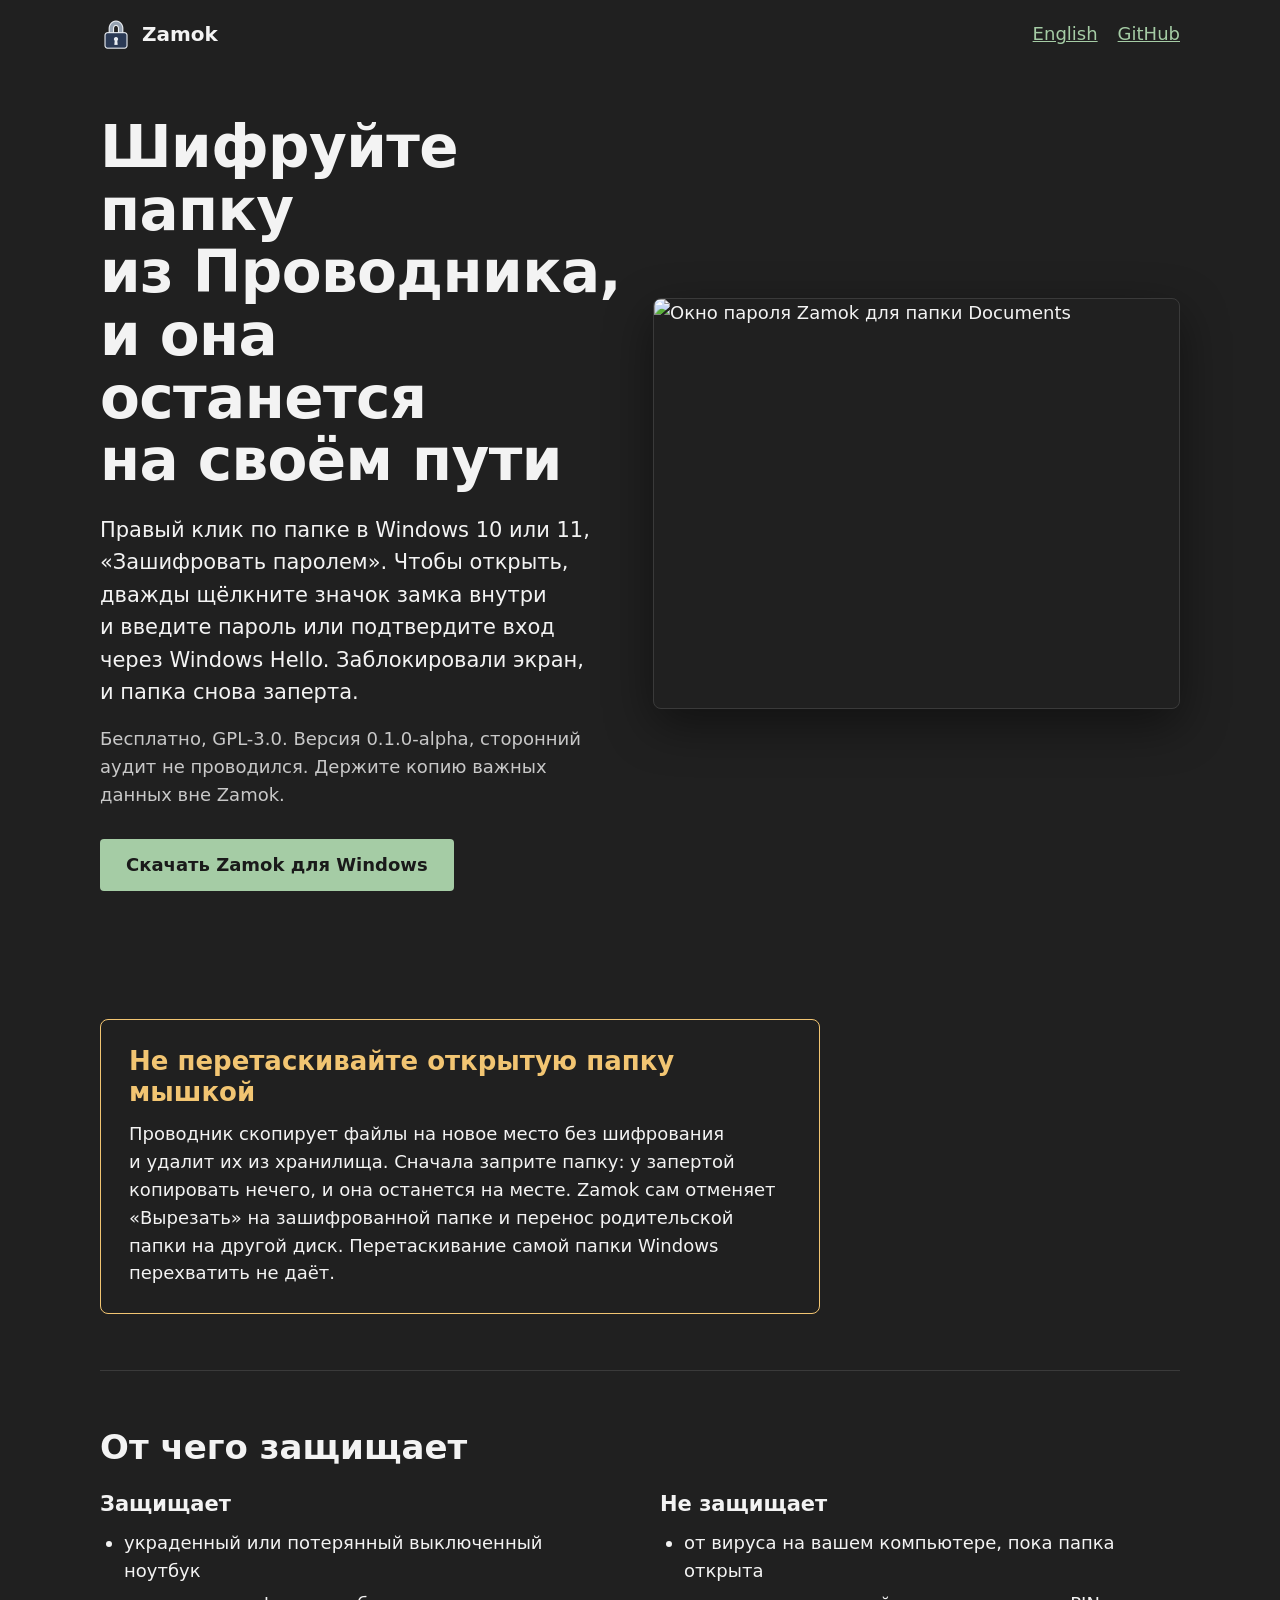
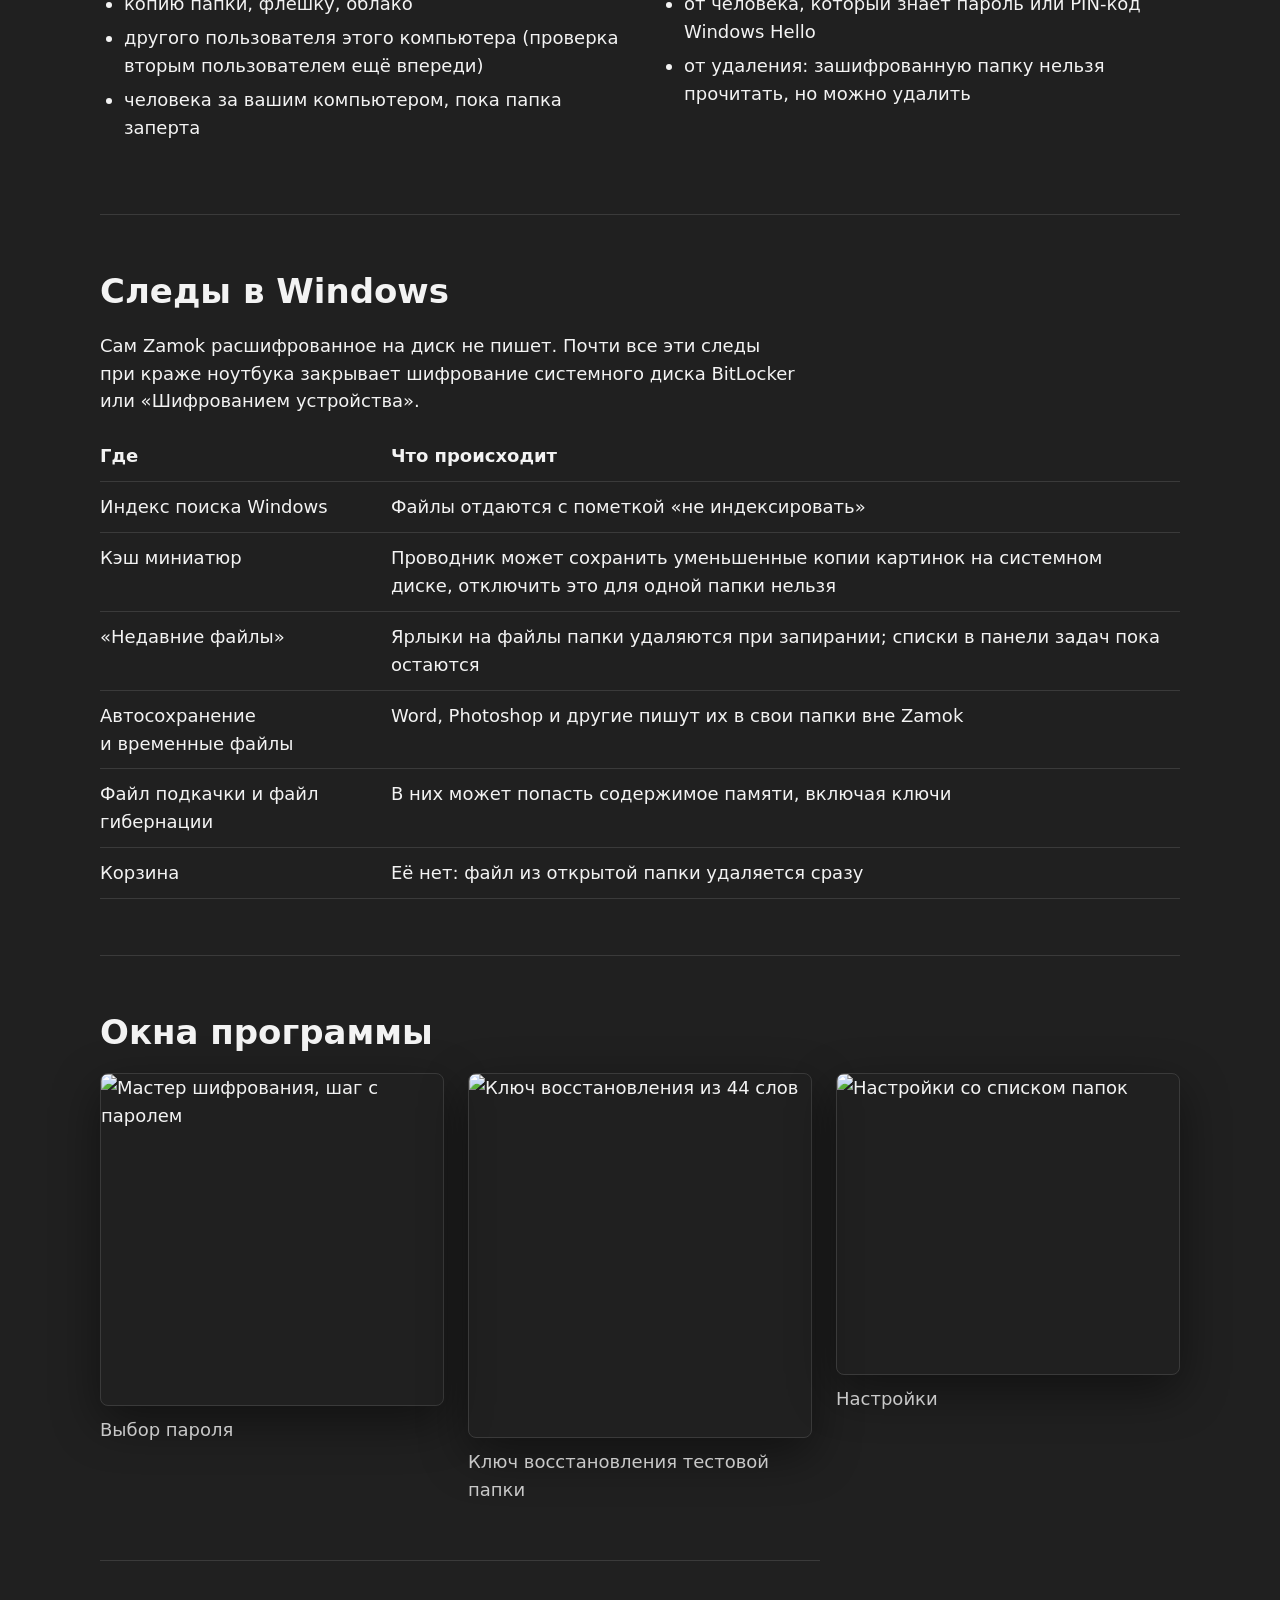
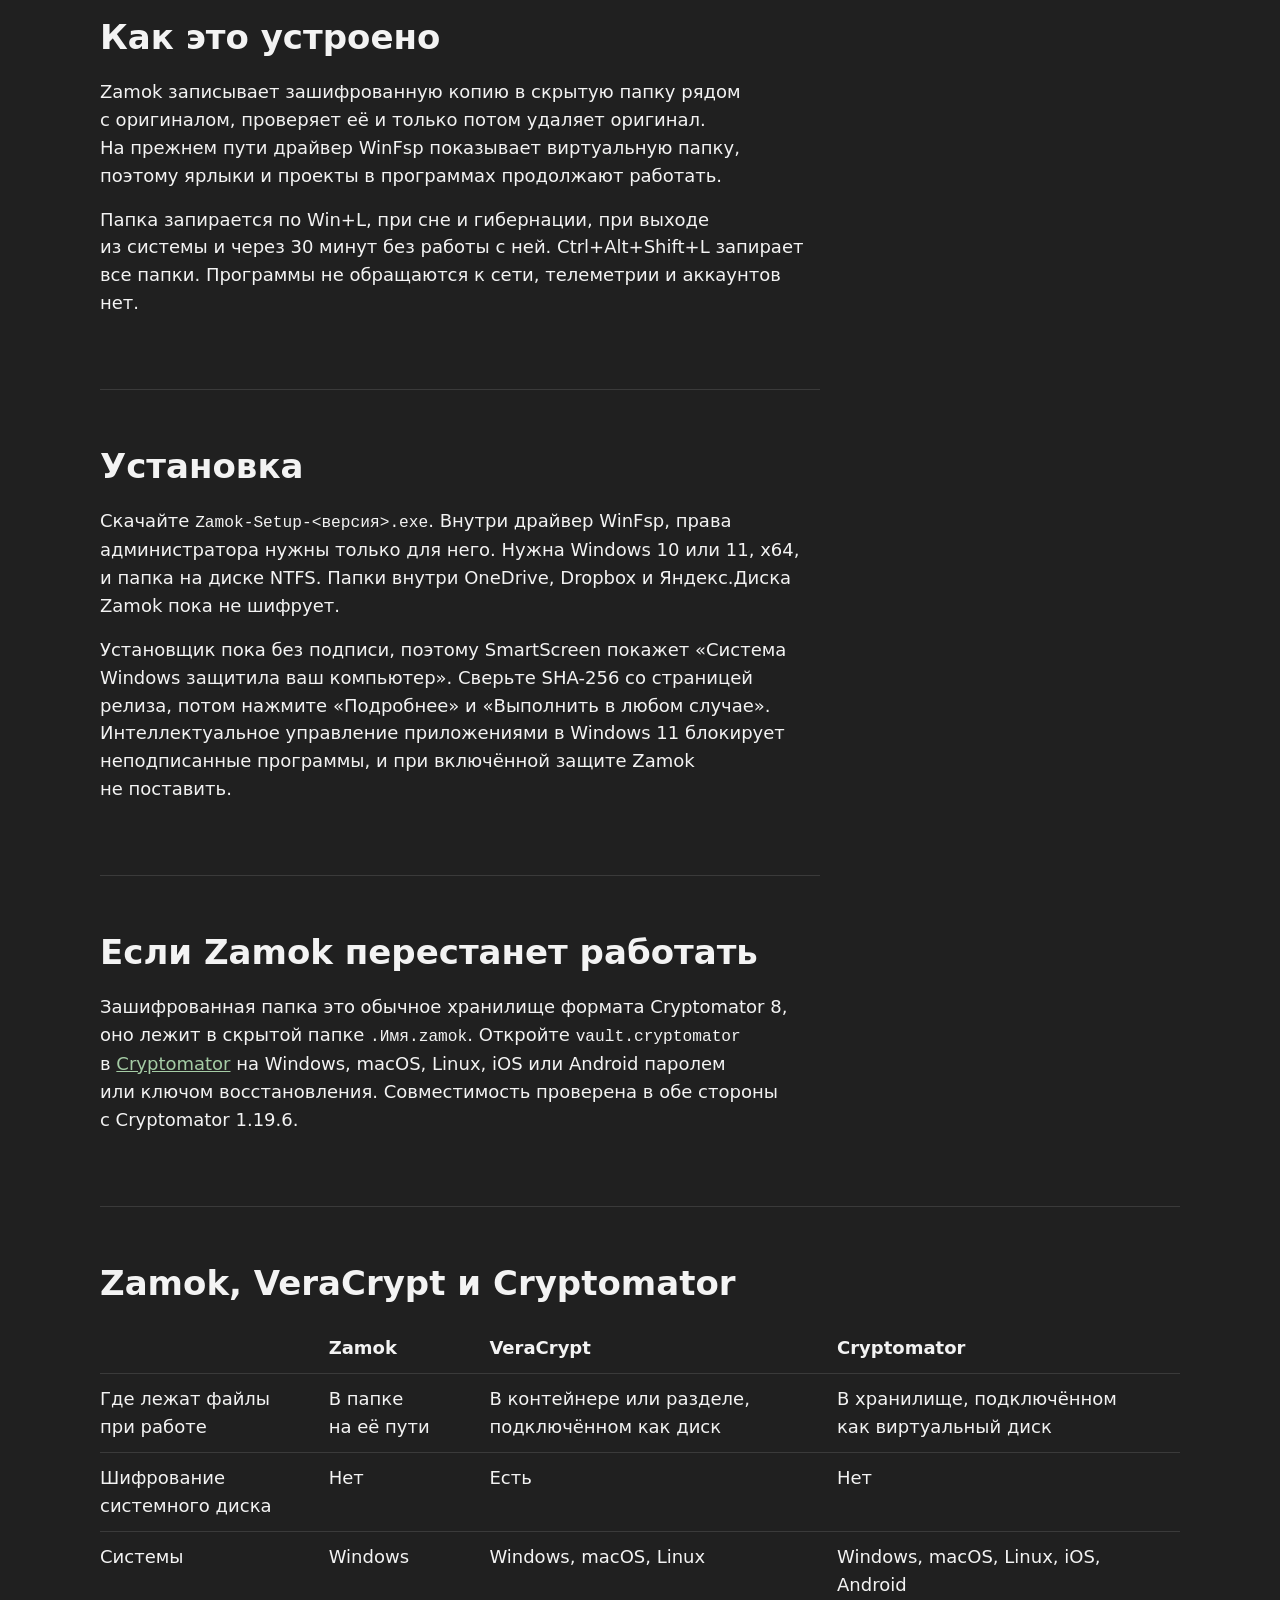
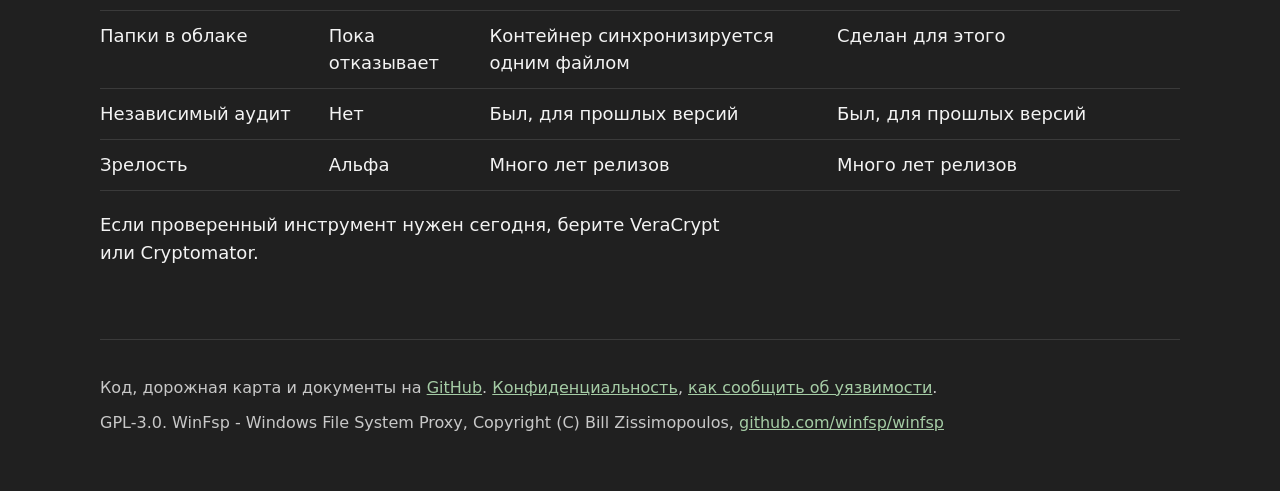
==== site/ru/index.html @ 3bea82ad "Add the Russian and English website for GitHub Pages Static pages in site/ and a Pages workflow that" ====
<!doctype html>
<html lang="ru">
<head>
<meta charset="utf-8">
<meta name="viewport" content="width=device-width, initial-scale=1">
<title>Zamok, шифрование папок в Windows из Проводника</title>
<meta name="description" content="Zamok шифрует папки в Windows 10 и 11 из Проводника. Папка остаётся на своём пути. Бесплатно, открытый код GPL-3.0, альфа-версия, сторонний аудит не проводился.">
<link rel="icon" href="../favicon.ico" sizes="48x48">
<link rel="apple-touch-icon" href="../apple-touch-icon.png">
<link rel="alternate" hreflang="ru" href="https://olerast67.github.io/zamok/ru/">
<link rel="alternate" hreflang="en" href="https://olerast67.github.io/zamok/">
<link rel="stylesheet" href="../style.css">
</head>
<body>
<div class="wrap">
<header class="top">
  <a class="brand" href="./"><img src="../icon-256.png" alt="" width="32" height="32">Zamok</a>
  <nav><a href="../" lang="en" hreflang="en">English</a><a href="https://github.com/olerast67/zamok">GitHub</a></nav>
</header>

<main>
<div class="hero">
  <div>
    <h1>Шифруйте папку из&nbsp;Проводника, и&nbsp;она останется на&nbsp;своём пути</h1>
    <p class="lead">Правый клик по&nbsp;папке в&nbsp;Windows 10 или&nbsp;11, «Зашифровать паролем». Чтобы открыть, дважды щёлкните значок замка внутри и&nbsp;введите пароль или&nbsp;подтвердите вход через Windows Hello. Заблокировали экран, и&nbsp;папка снова заперта.</p>
    <p class="status">Бесплатно, <span class="nw">GPL-3.0</span>. Версия 0.1.<span class="nw">0-alpha</span>, сторонний аудит не&nbsp;проводился. Держите копию важных данных вне Zamok.</p>
    <a class="button" data-cta href="https://github.com/olerast67/zamok/releases">Скачать Zamok для&nbsp;Windows</a>
  </div>
  <img class="window" src="../images/screens/ru/unlock.png" alt="Окно пароля Zamok для папки Documents" width="527" height="411">
</div>

<div class="warning prose">
  <h2>Не&nbsp;перетаскивайте открытую папку мышкой</h2>
  <p>Проводник скопирует файлы на&nbsp;новое место без&nbsp;шифрования и&nbsp;удалит их&nbsp;из&nbsp;хранилища. Сначала заприте папку: у&nbsp;запертой копировать нечего, и&nbsp;она останется на&nbsp;месте. Zamok сам отменяет «Вырезать» на&nbsp;зашифрованной папке и&nbsp;перенос родительской папки на&nbsp;другой диск. Перетаскивание самой папки Windows перехватить не&nbsp;даёт.</p>
</div>

<section>
  <h2>От&nbsp;чего защищает</h2>
  <div class="columns">
    <div>
      <h3>Защищает</h3>
      <ul>
        <li>украденный или&nbsp;потерянный выключенный ноутбук</li>
        <li>копию папки, флешку, облако</li>
        <li>другого пользователя этого компьютера (проверка вторым пользователем ещё впереди)</li>
        <li>человека за&nbsp;вашим компьютером, пока папка заперта</li>
      </ul>
    </div>
    <div>
      <h3>Не&nbsp;защищает</h3>
      <ul>
        <li>от&nbsp;вируса на&nbsp;вашем компьютере, пока папка открыта</li>
        <li>от&nbsp;человека, который знает пароль или&nbsp;PIN-код Windows Hello</li>
        <li>от&nbsp;удаления: зашифрованную папку нельзя прочитать, но&nbsp;можно удалить</li>
      </ul>
    </div>
  </div>
</section>

<section>
  <h2>Следы в&nbsp;Windows</h2>
  <p class="prose">Сам Zamok расшифрованное на&nbsp;диск не&nbsp;пишет. Почти все эти следы при&nbsp;краже ноутбука закрывает шифрование системного диска BitLocker или&nbsp;«Шифрованием устройства».</p>
  <div class="table"><table>
    <tr><th>Где</th><th>Что происходит</th></tr>
    <tr><td>Индекс поиска Windows</td><td>Файлы отдаются с&nbsp;пометкой «не&nbsp;индексировать»</td></tr>
    <tr><td>Кэш миниатюр</td><td>Проводник может сохранить уменьшенные копии картинок на&nbsp;системном диске, отключить это для&nbsp;одной папки нельзя</td></tr>
    <tr><td>«Недавние файлы»</td><td>Ярлыки на&nbsp;файлы папки удаляются при&nbsp;запирании; списки в&nbsp;панели задач пока остаются</td></tr>
    <tr><td>Автосохранение и&nbsp;временные файлы</td><td>Word, Photoshop и&nbsp;другие пишут их&nbsp;в&nbsp;свои папки вне Zamok</td></tr>
    <tr><td>Файл подкачки и&nbsp;файл гибернации</td><td>В&nbsp;них может попасть содержимое памяти, включая ключи</td></tr>
    <tr><td>Корзина</td><td>Её&nbsp;нет: файл из&nbsp;открытой папки удаляется сразу</td></tr>
  </table></div>
</section>

<section>
  <h2>Окна программы</h2>
  <div class="shots">
    <figure><img class="window" src="../images/screens/ru/encrypt-password.png" alt="Мастер шифрования, шаг с паролем" width="577" height="559" loading="lazy"><figcaption>Выбор пароля</figcaption></figure>
    <figure><img class="window" src="../images/screens/ru/encrypt-recovery-key.png" alt="Ключ восстановления из 44 слов" width="652" height="693" loading="lazy"><figcaption>Ключ восстановления тестовой папки</figcaption></figure>
    <figure><img class="window" src="../images/screens/ru/settings.png" alt="Настройки со списком папок" width="852" height="747" loading="lazy"><figcaption>Настройки</figcaption></figure>
  </div>
</section>

<section class="prose">
  <h2>Как&nbsp;это устроено</h2>
  <p>Zamok записывает зашифрованную копию в&nbsp;скрытую папку рядом с&nbsp;оригиналом, проверяет её&nbsp;и&nbsp;только потом удаляет оригинал. На&nbsp;прежнем пути драйвер WinFsp показывает виртуальную папку, поэтому ярлыки и&nbsp;проекты в&nbsp;программах продолжают работать.</p>
  <p>Папка запирается по&nbsp;Win+L, при&nbsp;сне и&nbsp;гибернации, при&nbsp;выходе из&nbsp;системы и&nbsp;через 30&nbsp;минут без&nbsp;работы с&nbsp;ней. Ctrl+Alt+Shift+L запирает все папки. Программы не&nbsp;обращаются к&nbsp;сети, телеметрии и&nbsp;аккаунтов нет.</p>
</section>

<section class="prose">
  <h2>Установка</h2>
  <p>Скачайте <code>Zamok-Setup-&lt;версия&gt;.exe</code>. Внутри драйвер WinFsp, права администратора нужны только для&nbsp;него. Нужна Windows 10 или&nbsp;11, x64, и&nbsp;папка на&nbsp;диске NTFS. Папки внутри OneDrive, Dropbox и&nbsp;Яндекс.Диска Zamok пока не&nbsp;шифрует.</p>
  <p>Установщик пока без&nbsp;подписи, поэтому SmartScreen покажет «Система Windows защитила ваш компьютер». Сверьте <span class="nw">SHA-256</span> со&nbsp;страницей релиза, потом нажмите «Подробнее» и&nbsp;«Выполнить в&nbsp;любом случае». Интеллектуальное управление приложениями в&nbsp;Windows 11&nbsp;блокирует неподписанные программы, и&nbsp;при&nbsp;включённой защите Zamok не&nbsp;поставить.</p>
</section>

<section class="prose">
  <h2>Если&nbsp;Zamok перестанет работать</h2>
  <p>Зашифрованная папка это обычное хранилище формата Cryptomator 8, оно лежит в&nbsp;скрытой папке <code>.Имя.zamok</code>. Откройте <code>vault.cryptomator</code> в&nbsp;<a href="https://cryptomator.org">Cryptomator</a> на&nbsp;Windows, macOS, Linux, iOS или&nbsp;Android паролем или&nbsp;ключом восстановления. Совместимость проверена в&nbsp;обе стороны с&nbsp;Cryptomator 1.19.6.</p>
</section>

<section>
  <h2>Zamok, VeraCrypt и&nbsp;Cryptomator</h2>
  <div class="table"><table>
    <tr><th></th><th>Zamok</th><th>VeraCrypt</th><th>Cryptomator</th></tr>
    <tr><td>Где лежат файлы при&nbsp;работе</td><td>В&nbsp;папке на&nbsp;её&nbsp;пути</td><td>В&nbsp;контейнере или&nbsp;разделе, подключённом как&nbsp;диск</td><td>В&nbsp;хранилище, подключённом как&nbsp;виртуальный диск</td></tr>
    <tr><td>Шифрование системного диска</td><td>Нет</td><td>Есть</td><td>Нет</td></tr>
    <tr><td>Системы</td><td>Windows</td><td>Windows, macOS, Linux</td><td>Windows, macOS, Linux, iOS, Android</td></tr>
    <tr><td>Папки в&nbsp;облаке</td><td>Пока отказывает</td><td>Контейнер синхронизируется одним файлом</td><td>Сделан для&nbsp;этого</td></tr>
    <tr><td>Независимый аудит</td><td>Нет</td><td>Был, для&nbsp;прошлых версий</td><td>Был, для&nbsp;прошлых версий</td></tr>
    <tr><td>Зрелость</td><td>Альфа</td><td>Много лет релизов</td><td>Много лет релизов</td></tr>
  </table></div>
  <p class="prose" style="margin-top:20px">Если&nbsp;проверенный инструмент нужен сегодня, берите VeraCrypt или&nbsp;Cryptomator.</p>
</section>
</main>

<footer>
  <p>Код, дорожная карта и&nbsp;документы на&nbsp;<a href="https://github.com/olerast67/zamok">GitHub</a>. <a href="https://github.com/olerast67/zamok/blob/main/PRIVACY.md">Конфиденциальность</a>, <a href="https://github.com/olerast67/zamok/blob/main/SECURITY.md">как&nbsp;сообщить об&nbsp;уязвимости</a>.</p>
  <p><span class="nw">GPL-3.0</span>. WinFsp - Windows File System Proxy, Copyright (C) Bill Zissimopoulos, <a href="https://github.com/winfsp/winfsp">github.com/winfsp/winfsp</a></p>
</footer>
</div>
</body>
</html>
---- site/style.css ----
:root {
  --bg: #202020;
  --surface: #292929;
  --line: #3a3a3a;
  --text: #f3f3f3;
  --muted: #c8c8c8;
  --accent: #a5cca5;
  --on-accent: #1a1a1a;
  --warn: #f2c572;
  color-scheme: dark;
}
* { box-sizing: border-box; }
html { -webkit-text-size-adjust: 100%; }
body {
  margin: 0;
  background: var(--bg);
  color: var(--text);
  font: 18px/1.55 "Segoe UI Variable Text", "Segoe UI", system-ui, -apple-system, "Helvetica Neue", Arial, sans-serif;
}
img { display: block; max-width: 100%; height: auto; }
a { color: var(--accent); }
a:focus-visible, summary:focus-visible { outline: 2px solid var(--text); outline-offset: 2px; }
.wrap { max-width: 1120px; margin: 0 auto; padding: 0 20px; }
.prose { max-width: 720px; }

header.top { display: flex; align-items: center; justify-content: space-between; gap: 16px; padding: 18px 0; }
.brand { display: flex; align-items: center; gap: 10px; color: var(--text); font-weight: 600; font-size: 20px; text-decoration: none; }
.top nav { display: flex; gap: 20px; }

.hero { display: grid; grid-template-columns: minmax(0, 1fr) minmax(0, 527px); gap: 56px; align-items: center; padding: 48px 0 72px; }
h1 { font-size: 58px; line-height: 1.08; font-weight: 600; margin: 0 0 22px; letter-spacing: -0.01em; }
.lead { font-size: 21px; margin: 0 0 16px; }
.status { color: var(--muted); margin: 0 0 30px; }
.button {
  display: inline-block; padding: 12px 26px; border-radius: 4px;
  background: var(--accent); color: var(--on-accent); font-weight: 600; text-decoration: none;
}
.button:hover { background: #b6d9b6; }
.window { border: 1px solid var(--line); border-radius: 8px; box-shadow: 0 16px 48px rgba(0, 0, 0, .45); }

section { padding: 56px 0; border-top: 1px solid var(--line); }
h2 { font-size: 34px; line-height: 1.2; font-weight: 600; margin: 0 0 20px; }
h3 { font-size: 21px; font-weight: 600; margin: 0 0 8px; }
p { margin: 0 0 16px; }
ul, ol { margin: 0 0 16px; padding-left: 24px; }
li { margin-bottom: 6px; }
code { font-family: Consolas, "Cascadia Mono", monospace; font-size: .9em; overflow-wrap: anywhere; }
pre { background: var(--surface); padding: 14px 16px; border-radius: 6px; overflow-x: auto; margin: 0 0 16px; }

.warning { border: 1px solid var(--warn); border-radius: 8px; padding: 26px 28px; margin: 56px 0; }
.warning h2 { color: var(--warn); font-size: 26px; margin-bottom: 12px; }
.warning p:last-child { margin-bottom: 0; }

.columns { display: grid; grid-template-columns: 1fr 1fr; gap: 40px; }

.shots { display: grid; grid-template-columns: repeat(3, minmax(0, 1fr)); gap: 24px; align-items: start; }
figure { margin: 0; }
figcaption { margin-top: 10px; color: var(--muted); }

.table { overflow-x: auto; }
table { border-collapse: collapse; width: 100%; min-width: 560px; }
th, td { text-align: left; vertical-align: top; padding: 11px 16px 11px 0; border-bottom: 1px solid var(--line); }
th { font-weight: 600; }

footer { border-top: 1px solid var(--line); padding: 36px 0 48px; color: var(--muted); font-size: 16px; }
footer p { margin-bottom: 10px; }

@media (max-width: 860px) {
  .hero { grid-template-columns: minmax(0, 1fr); gap: 36px; padding: 20px 0 48px; }
  h1 { font-size: 42px; }
  h2 { font-size: 28px; }
  .columns, .shots { grid-template-columns: minmax(0, 1fr); gap: 24px; }
  section { padding: 40px 0; }
  .warning { margin: 40px 0; padding: 20px; }
}
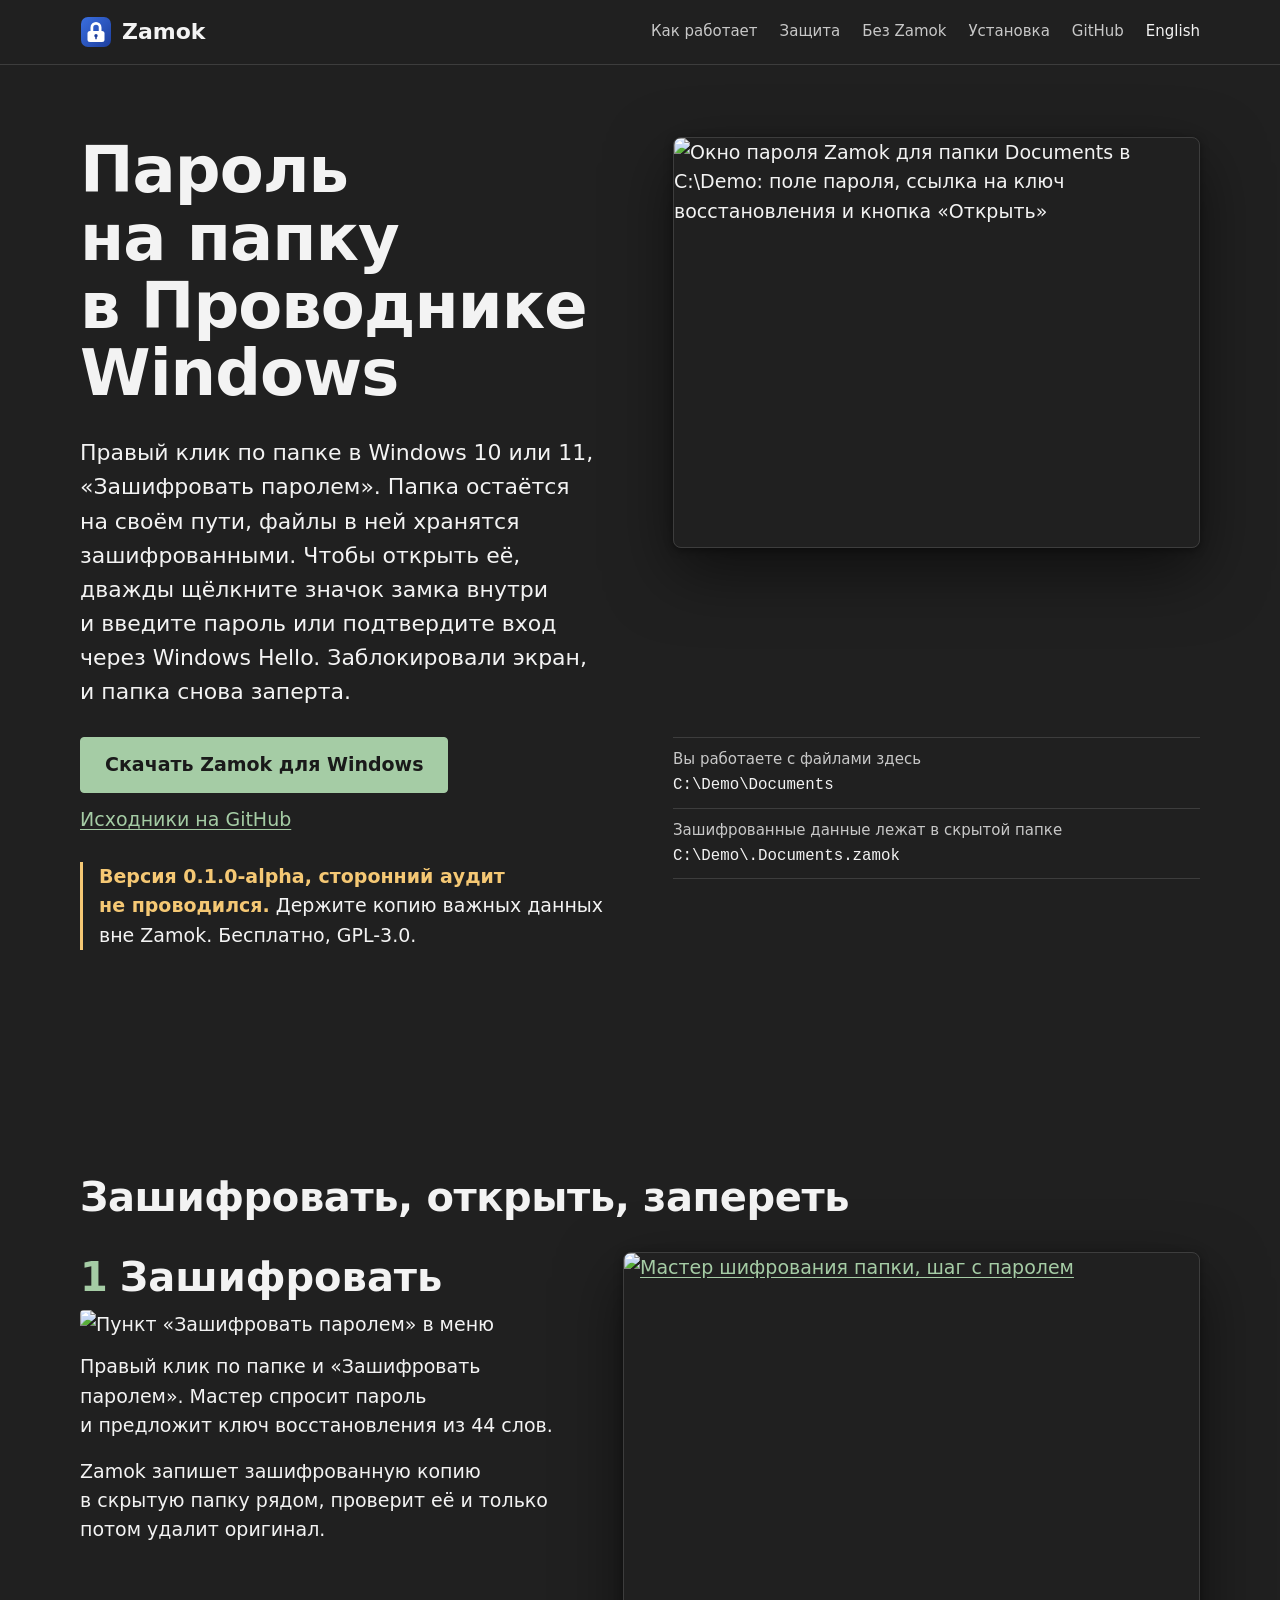
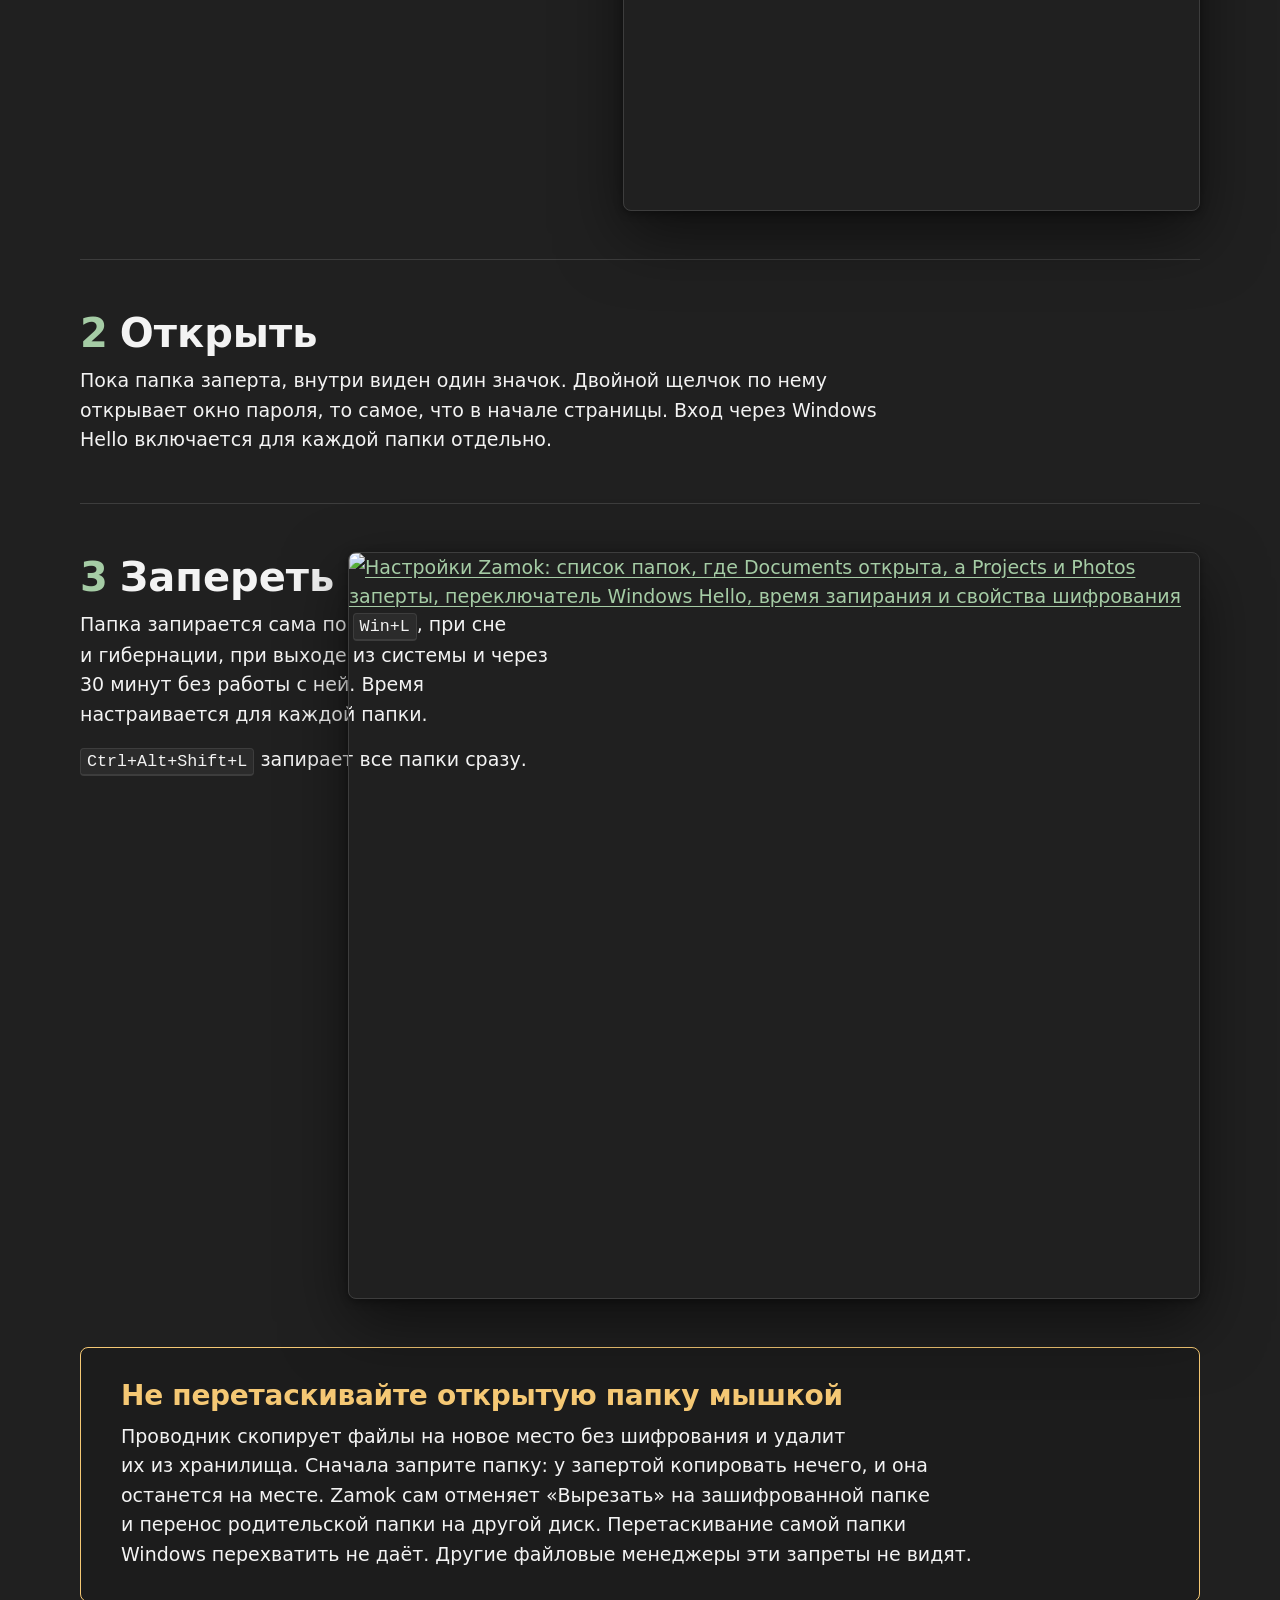
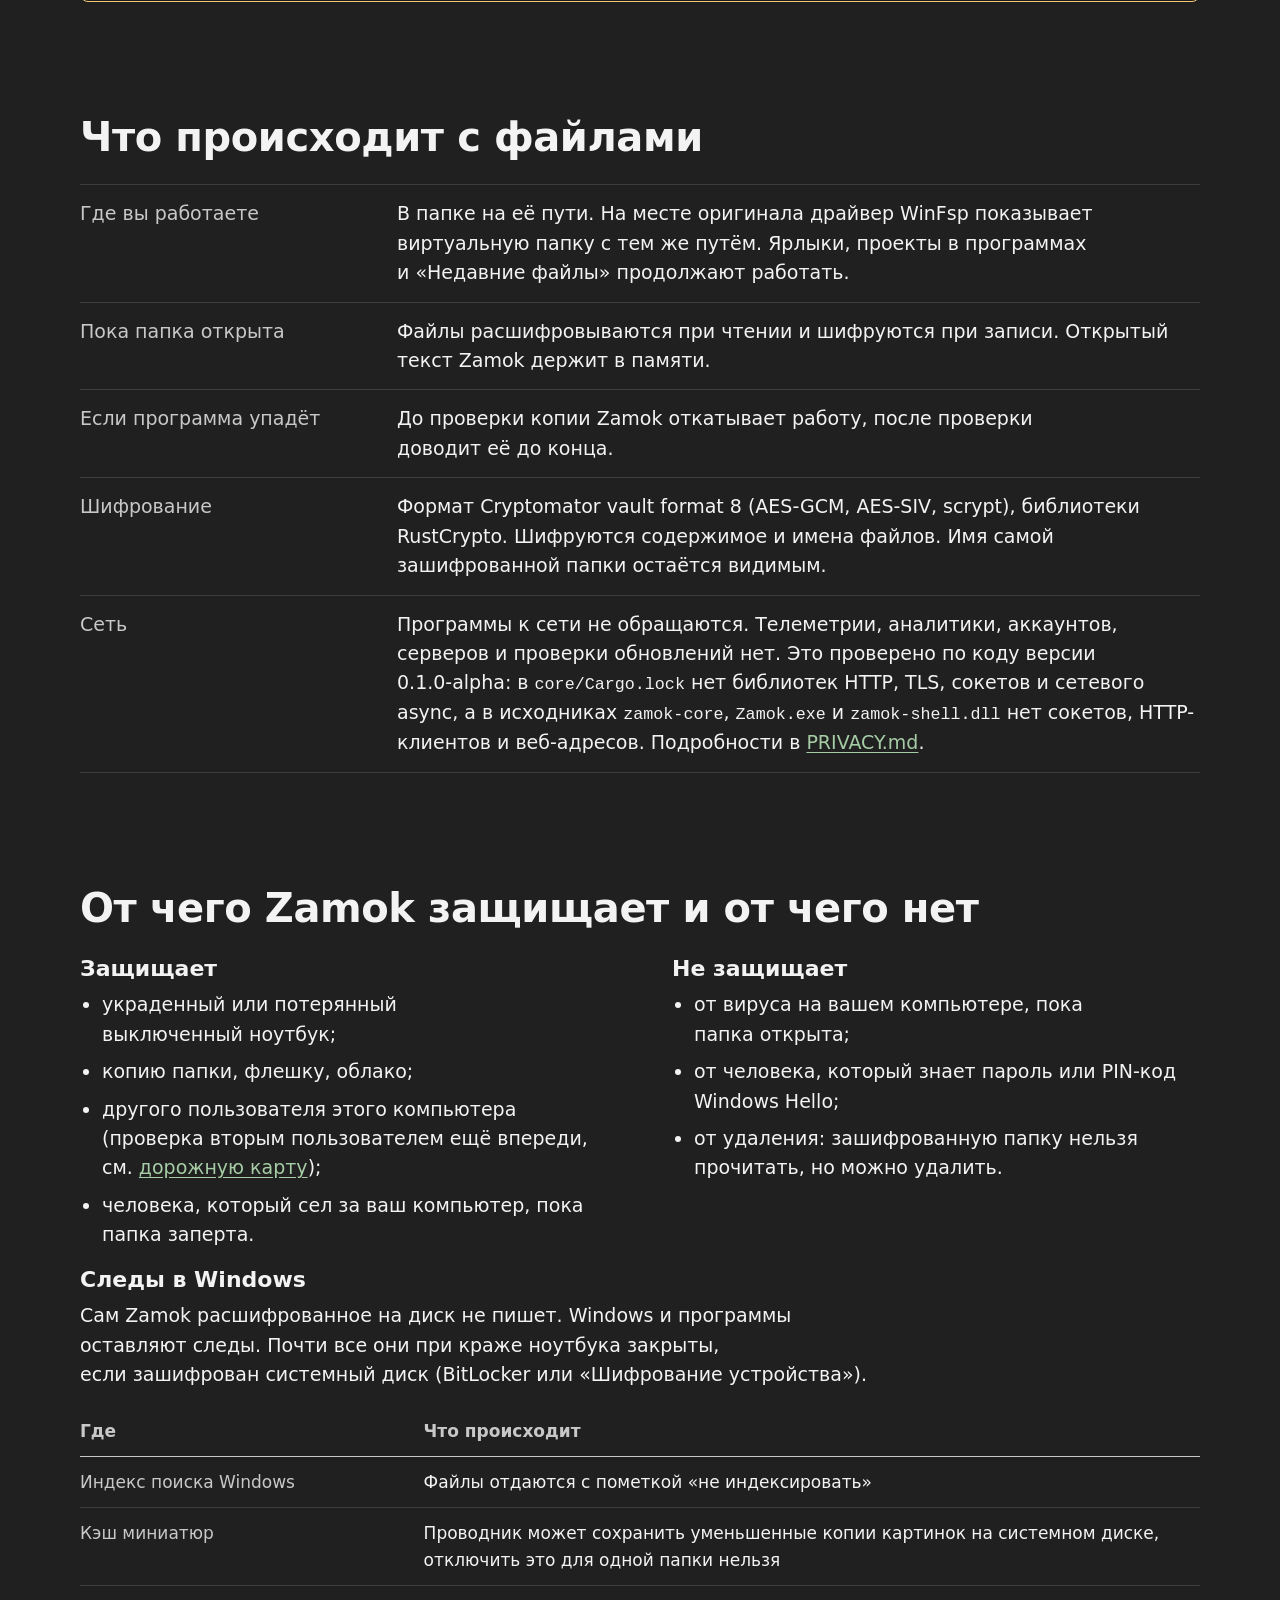
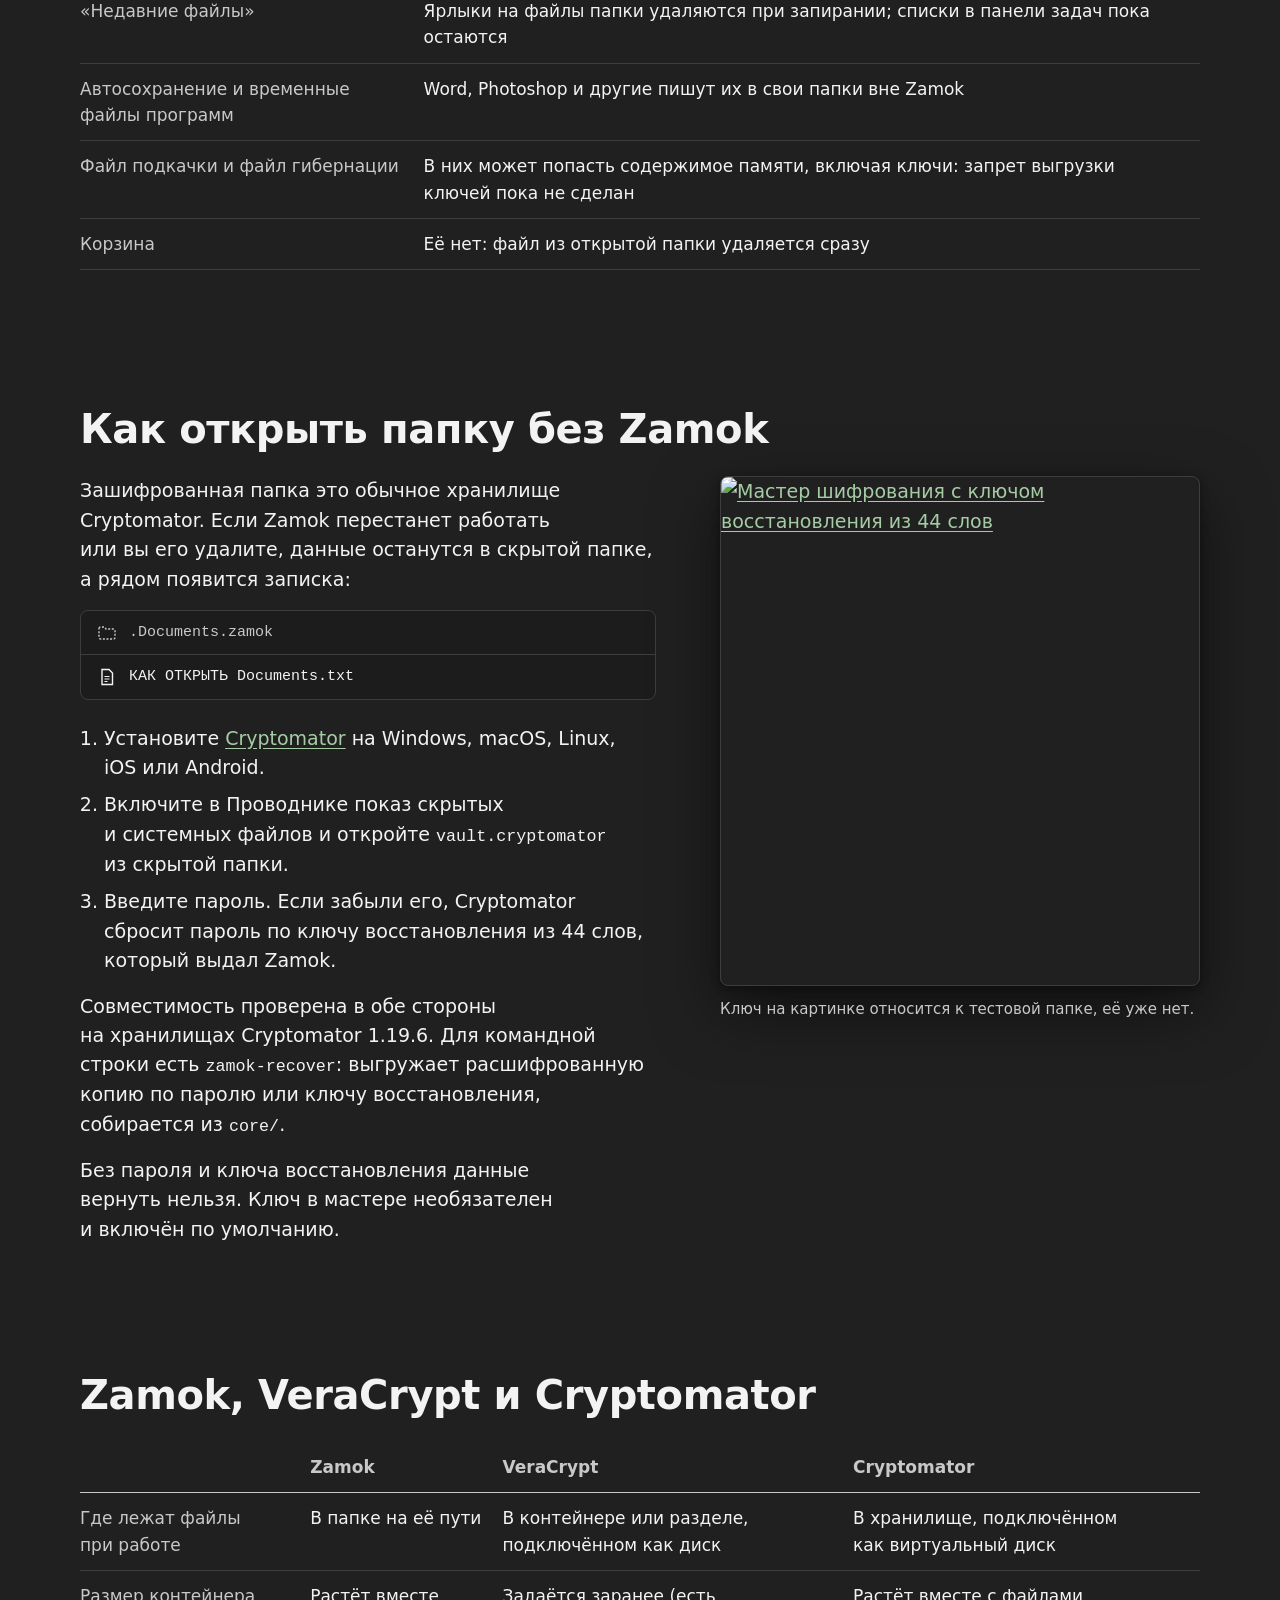
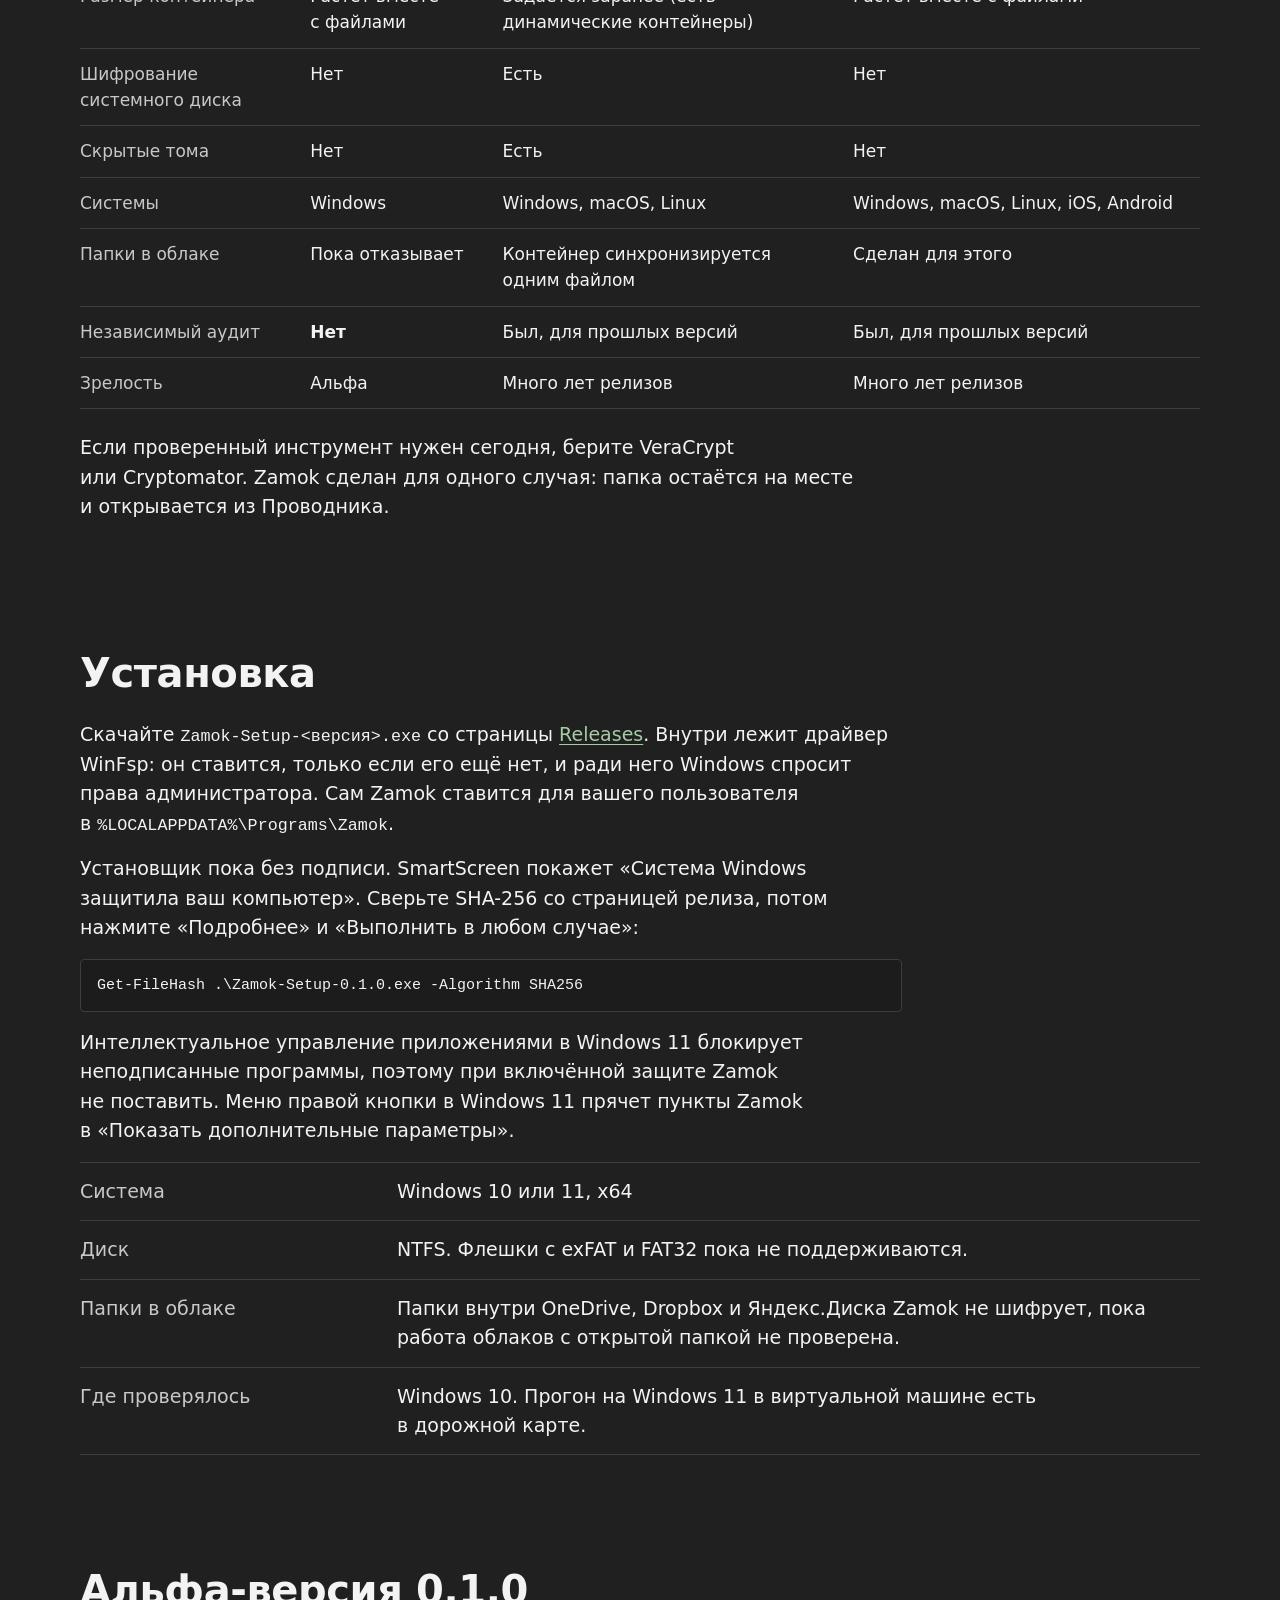
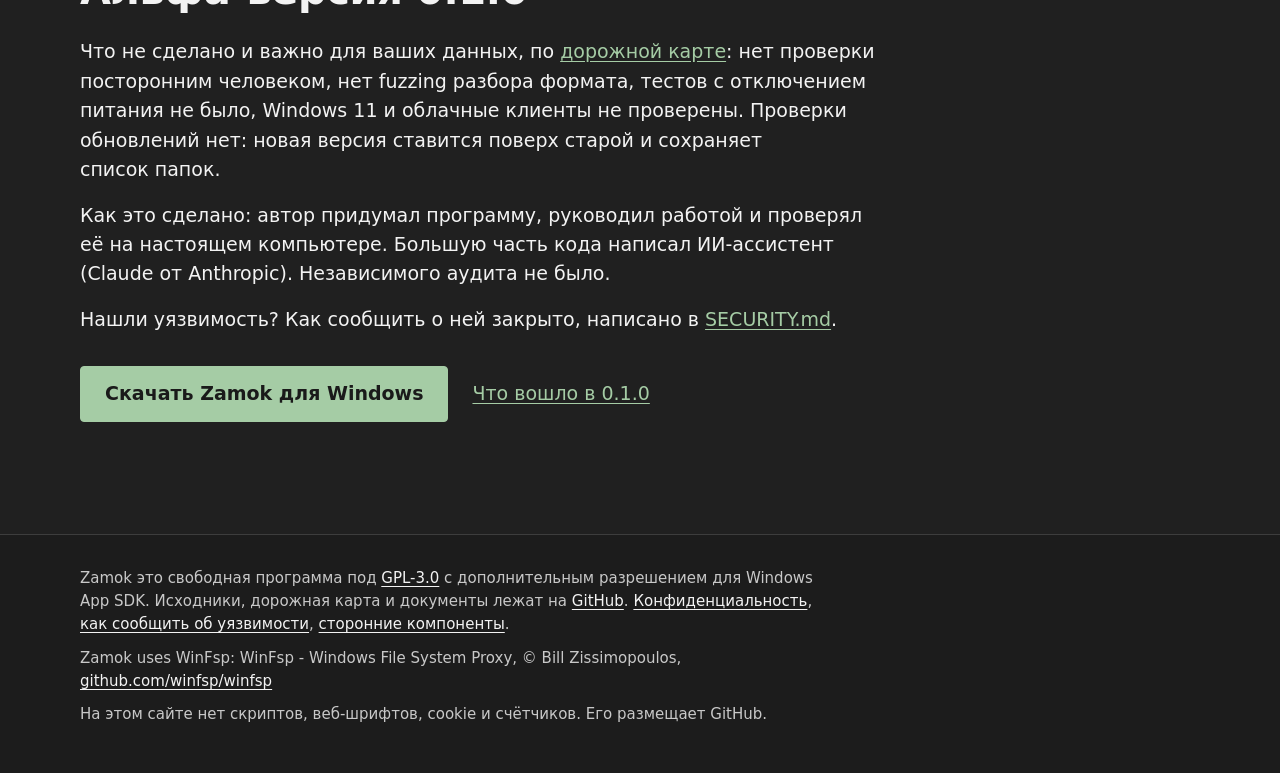
==== commit 25eda952: "Redesign the website around the app's own windows The first screen shows the real password window an" ====
--- a/site/ru/index.html
+++ b/site/ru/index.html
@@ -3,119 +3,258 @@
 <head>
 <meta charset="utf-8">
 <meta name="viewport" content="width=device-width, initial-scale=1">
-<title>Zamok, шифрование папок в Windows из Проводника</title>
-<meta name="description" content="Zamok шифрует папки в Windows 10 и 11 из Проводника. Папка остаётся на своём пути. Бесплатно, открытый код GPL-3.0, альфа-версия, сторонний аудит не проводился.">
+<title>Zamok, пароль на папку в Проводнике Windows</title>
+<meta name="description" content="Zamok шифрует папку в Windows 10 и 11 прямо из Проводника. Папка остаётся на своём пути и открывается паролем или Windows Hello. Бесплатно, GPL-3.0, альфа-версия без стороннего аудита.">
+<link rel="canonical" href="https://olerast67.github.io/zamok/ru/">
+<link rel="alternate" hreflang="en" href="https://olerast67.github.io/zamok/">
+<link rel="alternate" hreflang="ru" href="https://olerast67.github.io/zamok/ru/">
+<link rel="alternate" hreflang="x-default" href="https://olerast67.github.io/zamok/">
 <link rel="icon" href="../favicon.ico" sizes="48x48">
 <link rel="apple-touch-icon" href="../apple-touch-icon.png">
-<link rel="alternate" hreflang="ru" href="https://olerast67.github.io/zamok/ru/">
-<link rel="alternate" hreflang="en" href="https://olerast67.github.io/zamok/">
+<meta name="theme-color" content="#202020">
+<meta property="og:type" content="website">
+<meta property="og:title" content="Zamok, шифрование папок в Windows из Проводника">
+<meta property="og:description" content="Правый клик по папке, «Зашифровать паролем». Папка остаётся на своём пути. Бесплатно, с открытым кодом, альфа-версия.">
+<meta property="og:url" content="https://olerast67.github.io/zamok/ru/">
+<meta property="og:image" content="https://olerast67.github.io/zamok/images/banner.png">
+<meta property="og:locale" content="ru_RU">
+<meta property="og:locale:alternate" content="en_US">
+<meta name="twitter:card" content="summary_large_image">
 <link rel="stylesheet" href="../style.css">
+<script type="application/ld+json">
+{
+  "@context": "https://schema.org",
+  "@type": "SoftwareApplication",
+  "name": "Zamok",
+  "description": "Шифрование папок в Windows 10 и 11 из Проводника. Папка остаётся на своём пути. Формат Cryptomator vault format 8.",
+  "applicationCategory": "SecurityApplication",
+  "operatingSystem": "Windows 10, Windows 11",
+  "softwareVersion": "0.1.0-alpha",
+  "inLanguage": ["ru", "en"],
+  "isAccessibleForFree": true,
+  "offers": { "@type": "Offer", "price": "0", "priceCurrency": "USD" },
+  "license": "https://www.gnu.org/licenses/gpl-3.0.html",
+  "downloadUrl": "https://github.com/olerast67/zamok/releases",
+  "image": "https://olerast67.github.io/zamok/images/banner.png",
+  "screenshot": [
+    "https://olerast67.github.io/zamok/images/screens/ru/unlock.png",
+    "https://olerast67.github.io/zamok/images/screens/ru/encrypt-password.png",
+    "https://olerast67.github.io/zamok/images/screens/ru/settings.png"
+  ],
+  "author": { "@type": "Person", "name": "olerast67", "url": "https://github.com/olerast67" },
+  "sameAs": ["https://github.com/olerast67/zamok"]
+}
+</script>
 </head>
 <body>
+<a class="skip" href="#main">К&nbsp;содержанию</a>
+<header class="top">
+  <div class="wrap">
+    <a class="brand" href="./" aria-label="Zamok, главная">
+      <svg viewBox="0 0 64 64" aria-hidden="true"><defs><linearGradient id="tile" x1="0" y1="0" x2="1" y2="1"><stop offset="0" stop-color="#3A6FE0"/><stop offset="1" stop-color="#1D3E9E"/></linearGradient></defs><rect x="2" y="2" width="60" height="60" rx="14" fill="url(#tile)"/><path d="M23.75 32V23a8.25 8.25 0 0 1 16.5 0v9" fill="none" stroke="#fff" stroke-width="5.5"/><rect x="15" y="30" width="34" height="22" rx="5" fill="#fff"/><circle cx="32" cy="39.5" r="3.4" fill="#1D3E9E"/><rect x="30.5" y="39.5" width="3" height="7" rx="1.2" fill="#1D3E9E"/></svg>
+      Zamok
+    </a>
+    <nav aria-label="Основное меню">
+      <a class="opt" href="#use">Как&nbsp;работает</a>
+      <a class="opt" href="#limits">Защита</a>
+      <a class="opt" href="#without">Без&nbsp;Zamok</a>
+      <a class="opt" href="#install">Установка</a>
+      <a href="https://github.com/olerast67/zamok">GitHub</a>
+      <a class="lang" href="../" lang="en" hreflang="en">English</a>
+    </nav>
+  </div>
+</header>
+
+<main id="main">
 <div class="wrap">
-<header class="top">
-  <a class="brand" href="./"><img src="../icon-256.png" alt="" width="32" height="32">Zamok</a>
-  <nav><a href="../" lang="en" hreflang="en">English</a><a href="https://github.com/olerast67/zamok">GitHub</a></nav>
-</header>
-
-<main>
+
 <div class="hero">
-  <div>
-    <h1>Шифруйте папку из&nbsp;Проводника, и&nbsp;она останется на&nbsp;своём пути</h1>
-    <p class="lead">Правый клик по&nbsp;папке в&nbsp;Windows 10 или&nbsp;11, «Зашифровать паролем». Чтобы открыть, дважды щёлкните значок замка внутри и&nbsp;введите пароль или&nbsp;подтвердите вход через Windows Hello. Заблокировали экран, и&nbsp;папка снова заперта.</p>
-    <p class="status">Бесплатно, <span class="nw">GPL-3.0</span>. Версия 0.1.<span class="nw">0-alpha</span>, сторонний аудит не&nbsp;проводился. Держите копию важных данных вне Zamok.</p>
+  <h1>Пароль на&nbsp;папку в&nbsp;Проводнике Windows</h1>
+  <p class="lead">Правый клик по&nbsp;папке в&nbsp;Windows 10 или&nbsp;11, «Зашифровать паролем». Папка остаётся на&nbsp;своём пути, файлы в&nbsp;ней хранятся зашифрованными. Чтобы открыть её, дважды щёлкните значок замка внутри и&nbsp;введите пароль или&nbsp;подтвердите вход через Windows Hello. Заблокировали экран, и&nbsp;папка снова заперта.</p>
+  <div class="actions">
     <a class="button" data-cta href="https://github.com/olerast67/zamok/releases">Скачать Zamok для&nbsp;Windows</a>
-  </div>
-  <img class="window" src="../images/screens/ru/unlock.png" alt="Окно пароля Zamok для папки Documents" width="527" height="411">
+    <a href="https://github.com/olerast67/zamok">Исходники на&nbsp;GitHub</a>
+  </div>
+  <p class="status"><strong>Версия <span class="nw">0.1.0-alpha</span>, сторонний аудит не&nbsp;проводился.</strong> Держите копию важных данных вне Zamok. Бесплатно, <span class="nw">GPL-3.0</span>.</p>
+  <div class="hero-object">
+    <figure class="shot">
+      <img class="window" src="../images/screens/ru/unlock.png" alt="Окно пароля Zamok для папки Documents в C:\Demo: поле пароля, ссылка на ключ восстановления и кнопка «Открыть»" width="527" height="411" fetchpriority="high">
+    </figure>
+  </div>
+  <div class="paths">
+    <dl class="sheet">
+      <div><dt>Вы&nbsp;работаете с&nbsp;файлами здесь</dt><dd><span class="path">C:\Demo\Documents</span></dd></div>
+      <div><dt>Зашифрованные данные лежат в&nbsp;скрытой папке</dt><dd><span class="path">C:\Demo\.Documents.zamok</span></dd></div>
+    </dl>
+  </div>
 </div>
 
-<div class="warning prose">
-  <h2>Не&nbsp;перетаскивайте открытую папку мышкой</h2>
-  <p>Проводник скопирует файлы на&nbsp;новое место без&nbsp;шифрования и&nbsp;удалит их&nbsp;из&nbsp;хранилища. Сначала заприте папку: у&nbsp;запертой копировать нечего, и&nbsp;она останется на&nbsp;месте. Zamok сам отменяет «Вырезать» на&nbsp;зашифрованной папке и&nbsp;перенос родительской папки на&nbsp;другой диск. Перетаскивание самой папки Windows перехватить не&nbsp;даёт.</p>
+<section id="use" aria-labelledby="use-h">
+  <h2 id="use-h">Зашифровать, открыть, запереть</h2>
+  <ol class="steps">
+    <li>
+      <div class="text">
+        <h3><span class="n">1</span>Зашифровать</h3>
+        <img class="menu" src="../images/screens/ru/explorer-menu.png" alt="Пункт «Зашифровать паролем» в меню правой кнопки Проводника" width="437" height="26" loading="lazy">
+        <p>Правый клик по&nbsp;папке и&nbsp;«Зашифровать паролем». Мастер спросит пароль и&nbsp;предложит ключ восстановления из&nbsp;44&nbsp;слов.</p>
+        <p>Zamok запишет зашифрованную копию в&nbsp;скрытую папку рядом, проверит её&nbsp;и&nbsp;только потом удалит оригинал.</p>
+      </div>
+      <figure><a class="full" href="../images/screens/ru/encrypt-password.png"><img class="window" src="../images/screens/ru/encrypt-password.png" alt="Мастер шифрования папки, шаг с паролем" width="577" height="559" loading="lazy"></a></figure>
+    </li>
+    <li class="solo">
+      <div class="text">
+        <h3><span class="n">2</span>Открыть</h3>
+        <p>Пока папка заперта, внутри виден один значок. Двойной щелчок по&nbsp;нему открывает окно пароля, то&nbsp;самое, что в&nbsp;начале страницы. Вход через Windows Hello включается для&nbsp;каждой папки отдельно.</p>
+      </div>
+    </li>
+    <li>
+      <div class="text">
+        <h3><span class="n">3</span>Запереть</h3>
+        <p>Папка запирается сама по&nbsp;<kbd>Win+L</kbd>, при&nbsp;сне и&nbsp;гибернации, при&nbsp;выходе из&nbsp;системы и&nbsp;через 30&nbsp;минут без&nbsp;работы с&nbsp;ней. Время настраивается для&nbsp;каждой папки.</p>
+        <p><kbd>Ctrl+Alt+Shift+L</kbd> запирает все папки сразу.</p>
+      </div>
+      <figure><a class="full" href="../images/screens/ru/settings.png"><img class="window" src="../images/screens/ru/settings.png" alt="Настройки Zamok: список папок, где Documents открыта, а Projects и Photos заперты, переключатель Windows Hello, время запирания и свойства шифрования" width="852" height="747" loading="lazy"></a></figure>
+    </li>
+  </ol>
+</section>
+
+<div class="warning" role="note" aria-labelledby="drag">
+  <h2 id="drag">Не&nbsp;перетаскивайте открытую папку мышкой</h2>
+  <p>Проводник скопирует файлы на&nbsp;новое место без&nbsp;шифрования и&nbsp;удалит их&nbsp;из&nbsp;хранилища. Сначала заприте папку: у&nbsp;запертой копировать нечего, и&nbsp;она останется на&nbsp;месте. Zamok сам отменяет «Вырезать» на&nbsp;зашифрованной папке и&nbsp;перенос родительской папки на&nbsp;другой диск. Перетаскивание самой папки Windows перехватить не&nbsp;даёт. Другие файловые менеджеры эти запреты не&nbsp;видят.</p>
 </div>
 
-<section>
-  <h2>От&nbsp;чего защищает</h2>
+<section id="files" aria-labelledby="files-h">
+  <h2 id="files-h">Что происходит с&nbsp;файлами</h2>
+  <dl class="sheet">
+    <div><dt>Где вы&nbsp;работаете</dt><dd>В&nbsp;папке на&nbsp;её&nbsp;пути. На&nbsp;месте оригинала драйвер WinFsp показывает виртуальную папку с&nbsp;тем&nbsp;же путём. Ярлыки, проекты в&nbsp;программах и&nbsp;«Недавние файлы» продолжают работать.</dd></div>
+    <div><dt>Пока папка открыта</dt><dd>Файлы расшифровываются при&nbsp;чтении и&nbsp;шифруются при&nbsp;записи. Открытый текст Zamok держит в&nbsp;памяти.</dd></div>
+    <div><dt>Если&nbsp;программа упадёт</dt><dd>До&nbsp;проверки копии Zamok откатывает работу, после проверки доводит её&nbsp;до&nbsp;конца.</dd></div>
+    <div><dt>Шифрование</dt><dd>Формат Cryptomator vault format 8 (AES-GCM, AES-SIV, scrypt), библиотеки RustCrypto. Шифруются содержимое и&nbsp;имена файлов. Имя самой зашифрованной папки остаётся видимым.</dd></div>
+    <div><dt>Сеть</dt><dd>Программы к&nbsp;сети не&nbsp;обращаются. Телеметрии, аналитики, аккаунтов, серверов и&nbsp;проверки обновлений&nbsp;нет. Это проверено по&nbsp;коду версии <span class="nw">0.1.0-alpha</span>: в&nbsp;<code>core/Cargo.lock</code> нет библиотек HTTP, TLS, сокетов и&nbsp;сетевого async, а&nbsp;в&nbsp;исходниках <code>zamok-core</code>, <code>Zamok.exe</code> и&nbsp;<code>zamok-shell.dll</code> нет сокетов, HTTP-клиентов и&nbsp;веб-адресов. Подробности в&nbsp;<a href="https://github.com/olerast67/zamok/blob/main/PRIVACY.md">PRIVACY.md</a>.</dd></div>
+  </dl>
+</section>
+
+<section id="limits" aria-labelledby="limits-h">
+  <h2 id="limits-h">От&nbsp;чего Zamok защищает и&nbsp;от&nbsp;чего нет</h2>
   <div class="columns">
     <div>
       <h3>Защищает</h3>
       <ul>
-        <li>украденный или&nbsp;потерянный выключенный ноутбук</li>
-        <li>копию папки, флешку, облако</li>
-        <li>другого пользователя этого компьютера (проверка вторым пользователем ещё впереди)</li>
-        <li>человека за&nbsp;вашим компьютером, пока папка заперта</li>
+        <li>украденный или&nbsp;потерянный выключенный ноутбук;</li>
+        <li>копию папки, флешку, облако;</li>
+        <li>другого пользователя этого компьютера (проверка вторым пользователем ещё впереди, см. <a href="https://github.com/olerast67/zamok/blob/main/ROADMAP.md">дорожную карту</a>);</li>
+        <li>человека, который сел за&nbsp;ваш компьютер, пока папка заперта.</li>
       </ul>
     </div>
     <div>
       <h3>Не&nbsp;защищает</h3>
       <ul>
-        <li>от&nbsp;вируса на&nbsp;вашем компьютере, пока папка открыта</li>
-        <li>от&nbsp;человека, который знает пароль или&nbsp;PIN-код Windows Hello</li>
-        <li>от&nbsp;удаления: зашифрованную папку нельзя прочитать, но&nbsp;можно удалить</li>
+        <li>от&nbsp;вируса на&nbsp;вашем компьютере, пока папка открыта;</li>
+        <li>от&nbsp;человека, который знает пароль или&nbsp;PIN-код Windows Hello;</li>
+        <li>от&nbsp;удаления: зашифрованную папку нельзя прочитать, но&nbsp;можно удалить.</li>
       </ul>
     </div>
   </div>
-</section>
-
-<section>
-  <h2>Следы в&nbsp;Windows</h2>
-  <p class="prose">Сам Zamok расшифрованное на&nbsp;диск не&nbsp;пишет. Почти все эти следы при&nbsp;краже ноутбука закрывает шифрование системного диска BitLocker или&nbsp;«Шифрованием устройства».</p>
-  <div class="table"><table>
-    <tr><th>Где</th><th>Что происходит</th></tr>
-    <tr><td>Индекс поиска Windows</td><td>Файлы отдаются с&nbsp;пометкой «не&nbsp;индексировать»</td></tr>
-    <tr><td>Кэш миниатюр</td><td>Проводник может сохранить уменьшенные копии картинок на&nbsp;системном диске, отключить это для&nbsp;одной папки нельзя</td></tr>
-    <tr><td>«Недавние файлы»</td><td>Ярлыки на&nbsp;файлы папки удаляются при&nbsp;запирании; списки в&nbsp;панели задач пока остаются</td></tr>
-    <tr><td>Автосохранение и&nbsp;временные файлы</td><td>Word, Photoshop и&nbsp;другие пишут их&nbsp;в&nbsp;свои папки вне Zamok</td></tr>
-    <tr><td>Файл подкачки и&nbsp;файл гибернации</td><td>В&nbsp;них может попасть содержимое памяти, включая ключи</td></tr>
-    <tr><td>Корзина</td><td>Её&nbsp;нет: файл из&nbsp;открытой папки удаляется сразу</td></tr>
-  </table></div>
-</section>
-
-<section>
-  <h2>Окна программы</h2>
-  <div class="shots">
-    <figure><img class="window" src="../images/screens/ru/encrypt-password.png" alt="Мастер шифрования, шаг с паролем" width="577" height="559" loading="lazy"><figcaption>Выбор пароля</figcaption></figure>
-    <figure><img class="window" src="../images/screens/ru/encrypt-recovery-key.png" alt="Ключ восстановления из 44 слов" width="652" height="693" loading="lazy"><figcaption>Ключ восстановления тестовой папки</figcaption></figure>
-    <figure><img class="window" src="../images/screens/ru/settings.png" alt="Настройки со списком папок" width="852" height="747" loading="lazy"><figcaption>Настройки</figcaption></figure>
-  </div>
-</section>
-
-<section class="prose">
-  <h2>Как&nbsp;это устроено</h2>
-  <p>Zamok записывает зашифрованную копию в&nbsp;скрытую папку рядом с&nbsp;оригиналом, проверяет её&nbsp;и&nbsp;только потом удаляет оригинал. На&nbsp;прежнем пути драйвер WinFsp показывает виртуальную папку, поэтому ярлыки и&nbsp;проекты в&nbsp;программах продолжают работать.</p>
-  <p>Папка запирается по&nbsp;Win+L, при&nbsp;сне и&nbsp;гибернации, при&nbsp;выходе из&nbsp;системы и&nbsp;через 30&nbsp;минут без&nbsp;работы с&nbsp;ней. Ctrl+Alt+Shift+L запирает все папки. Программы не&nbsp;обращаются к&nbsp;сети, телеметрии и&nbsp;аккаунтов нет.</p>
-</section>
-
-<section class="prose">
-  <h2>Установка</h2>
-  <p>Скачайте <code>Zamok-Setup-&lt;версия&gt;.exe</code>. Внутри драйвер WinFsp, права администратора нужны только для&nbsp;него. Нужна Windows 10 или&nbsp;11, x64, и&nbsp;папка на&nbsp;диске NTFS. Папки внутри OneDrive, Dropbox и&nbsp;Яндекс.Диска Zamok пока не&nbsp;шифрует.</p>
-  <p>Установщик пока без&nbsp;подписи, поэтому SmartScreen покажет «Система Windows защитила ваш компьютер». Сверьте <span class="nw">SHA-256</span> со&nbsp;страницей релиза, потом нажмите «Подробнее» и&nbsp;«Выполнить в&nbsp;любом случае». Интеллектуальное управление приложениями в&nbsp;Windows 11&nbsp;блокирует неподписанные программы, и&nbsp;при&nbsp;включённой защите Zamok не&nbsp;поставить.</p>
-</section>
-
-<section class="prose">
-  <h2>Если&nbsp;Zamok перестанет работать</h2>
-  <p>Зашифрованная папка это обычное хранилище формата Cryptomator 8, оно лежит в&nbsp;скрытой папке <code>.Имя.zamok</code>. Откройте <code>vault.cryptomator</code> в&nbsp;<a href="https://cryptomator.org">Cryptomator</a> на&nbsp;Windows, macOS, Linux, iOS или&nbsp;Android паролем или&nbsp;ключом восстановления. Совместимость проверена в&nbsp;обе стороны с&nbsp;Cryptomator 1.19.6.</p>
-</section>
-
-<section>
-  <h2>Zamok, VeraCrypt и&nbsp;Cryptomator</h2>
-  <div class="table"><table>
-    <tr><th></th><th>Zamok</th><th>VeraCrypt</th><th>Cryptomator</th></tr>
-    <tr><td>Где лежат файлы при&nbsp;работе</td><td>В&nbsp;папке на&nbsp;её&nbsp;пути</td><td>В&nbsp;контейнере или&nbsp;разделе, подключённом как&nbsp;диск</td><td>В&nbsp;хранилище, подключённом как&nbsp;виртуальный диск</td></tr>
-    <tr><td>Шифрование системного диска</td><td>Нет</td><td>Есть</td><td>Нет</td></tr>
-    <tr><td>Системы</td><td>Windows</td><td>Windows, macOS, Linux</td><td>Windows, macOS, Linux, iOS, Android</td></tr>
-    <tr><td>Папки в&nbsp;облаке</td><td>Пока отказывает</td><td>Контейнер синхронизируется одним файлом</td><td>Сделан для&nbsp;этого</td></tr>
-    <tr><td>Независимый аудит</td><td>Нет</td><td>Был, для&nbsp;прошлых версий</td><td>Был, для&nbsp;прошлых версий</td></tr>
-    <tr><td>Зрелость</td><td>Альфа</td><td>Много лет релизов</td><td>Много лет релизов</td></tr>
-  </table></div>
-  <p class="prose" style="margin-top:20px">Если&nbsp;проверенный инструмент нужен сегодня, берите VeraCrypt или&nbsp;Cryptomator.</p>
-</section>
+
+  <h3 id="traces">Следы в&nbsp;Windows</h3>
+  <p class="prose">Сам Zamok расшифрованное на&nbsp;диск не&nbsp;пишет. Windows и&nbsp;программы оставляют следы. Почти все они при&nbsp;краже ноутбука закрыты, если&nbsp;зашифрован системный диск (BitLocker или&nbsp;«Шифрование устройства»).</p>
+  <div class="table" role="region" aria-labelledby="traces" tabindex="0">
+    <table>
+      <thead><tr><th scope="col">Где</th><th scope="col">Что происходит</th></tr></thead>
+      <tbody>
+        <tr><th scope="row">Индекс поиска Windows</th><td>Файлы отдаются с&nbsp;пометкой «не&nbsp;индексировать»</td></tr>
+        <tr><th scope="row">Кэш миниатюр</th><td>Проводник может сохранить уменьшенные копии картинок на&nbsp;системном диске, отключить это для&nbsp;одной папки нельзя</td></tr>
+        <tr><th scope="row">«Недавние файлы»</th><td>Ярлыки на&nbsp;файлы папки удаляются при&nbsp;запирании; списки в&nbsp;панели задач пока остаются</td></tr>
+        <tr><th scope="row">Автосохранение и&nbsp;временные файлы программ</th><td>Word, Photoshop и&nbsp;другие пишут их&nbsp;в&nbsp;свои папки вне Zamok</td></tr>
+        <tr><th scope="row">Файл подкачки и&nbsp;файл гибернации</th><td>В&nbsp;них может попасть содержимое памяти, включая ключи: запрет выгрузки ключей пока не&nbsp;сделан</td></tr>
+        <tr><th scope="row">Корзина</th><td>Её&nbsp;нет: файл из&nbsp;открытой папки удаляется сразу</td></tr>
+      </tbody>
+    </table>
+  </div>
+</section>
+
+<section id="without" aria-labelledby="without-h">
+  <h2 id="without-h">Как&nbsp;открыть папку без&nbsp;Zamok</h2>
+  <div class="recover">
+    <div>
+      <p>Зашифрованная папка это обычное хранилище Cryptomator. Если&nbsp;Zamok перестанет работать или&nbsp;вы&nbsp;его удалите, данные останутся в&nbsp;скрытой папке, а&nbsp;рядом появится записка:</p>
+      <ul class="listing" aria-label="Что лежит рядом с папкой после удаления Zamok">
+        <li class="hidden-item"><svg viewBox="0 0 20 20" aria-hidden="true"><path d="M2 5.5A1.5 1.5 0 0 1 3.5 4h4l1.5 2h7.5A1.5 1.5 0 0 1 18 7.5v7a1.5 1.5 0 0 1-1.5 1.5h-13A1.5 1.5 0 0 1 2 14.5z" fill="none" stroke="currentColor" stroke-width="1.4" stroke-dasharray="2 1.6"/></svg>.Documents.zamok</li>
+        <li><svg viewBox="0 0 20 20" aria-hidden="true"><path d="M5 2.5h7l3.5 3.5v11.5h-10.5z" fill="none" stroke="currentColor" stroke-width="1.4"/><path d="M7.5 9.5h5M7.5 12h5M7.5 14.5h3" stroke="currentColor" stroke-width="1.2"/></svg>КАК&nbsp;ОТКРЫТЬ Documents.txt</li>
+      </ul>
+      <ol>
+        <li>Установите <a href="https://cryptomator.org">Cryptomator</a> на&nbsp;Windows, macOS, Linux, iOS или&nbsp;Android.</li>
+        <li>Включите в&nbsp;Проводнике показ скрытых и&nbsp;системных файлов и&nbsp;откройте <code>vault.cryptomator</code> из&nbsp;скрытой папки.</li>
+        <li>Введите пароль. Если&nbsp;забыли его, Cryptomator сбросит пароль по&nbsp;ключу восстановления из&nbsp;44&nbsp;слов, который выдал Zamok.</li>
+      </ol>
+      <p>Совместимость проверена в&nbsp;обе стороны на&nbsp;хранилищах Cryptomator 1.19.6. Для&nbsp;командной строки есть <code>zamok-recover</code>: выгружает расшифрованную копию по&nbsp;паролю или&nbsp;ключу восстановления, собирается из&nbsp;<code>core/</code>.</p>
+      <p>Без&nbsp;пароля и&nbsp;ключа восстановления данные вернуть нельзя. Ключ в&nbsp;мастере необязателен и&nbsp;включён по&nbsp;умолчанию.</p>
+    </div>
+    <figure>
+      <a class="full" href="../images/screens/ru/encrypt-recovery-key.png"><img class="window" src="../images/screens/ru/encrypt-recovery-key.png" alt="Мастер шифрования с ключом восстановления из 44 слов" width="652" height="693" loading="lazy"></a>
+      <figcaption>Ключ на&nbsp;картинке относится к&nbsp;тестовой папке, её&nbsp;уже нет.</figcaption>
+    </figure>
+  </div>
+</section>
+
+<section id="compare" aria-labelledby="compare-h">
+  <h2 id="compare-h">Zamok, VeraCrypt и&nbsp;Cryptomator</h2>
+  <div class="table" role="region" aria-labelledby="compare-h" tabindex="0">
+    <table>
+      <thead><tr><th scope="col"><span class="visually-hidden">Свойство</span></th><th scope="col">Zamok</th><th scope="col">VeraCrypt</th><th scope="col">Cryptomator</th></tr></thead>
+      <tbody>
+        <tr><th scope="row">Где лежат файлы при&nbsp;работе</th><td class="us">В&nbsp;папке на&nbsp;её&nbsp;пути</td><td>В&nbsp;контейнере или&nbsp;разделе, подключённом как&nbsp;диск</td><td>В&nbsp;хранилище, подключённом как&nbsp;виртуальный диск</td></tr>
+        <tr><th scope="row">Размер контейнера</th><td class="us">Растёт вместе с&nbsp;файлами</td><td>Задаётся заранее (есть динамические контейнеры)</td><td>Растёт вместе с&nbsp;файлами</td></tr>
+        <tr><th scope="row">Шифрование системного диска</th><td class="us">Нет</td><td>Есть</td><td>Нет</td></tr>
+        <tr><th scope="row">Скрытые тома</th><td class="us">Нет</td><td>Есть</td><td>Нет</td></tr>
+        <tr><th scope="row">Системы</th><td class="us">Windows</td><td>Windows, macOS, Linux</td><td>Windows, macOS, Linux, iOS, Android</td></tr>
+        <tr><th scope="row">Папки в&nbsp;облаке</th><td class="us">Пока отказывает</td><td>Контейнер синхронизируется одним файлом</td><td>Сделан для&nbsp;этого</td></tr>
+        <tr><th scope="row">Независимый аудит</th><td class="us"><strong>Нет</strong></td><td>Был, для&nbsp;прошлых версий</td><td>Был, для&nbsp;прошлых версий</td></tr>
+        <tr><th scope="row">Зрелость</th><td class="us">Альфа</td><td>Много лет релизов</td><td>Много лет релизов</td></tr>
+      </tbody>
+    </table>
+  </div>
+  <p class="prose">Если&nbsp;проверенный инструмент нужен сегодня, берите VeraCrypt или&nbsp;Cryptomator. Zamok сделан для&nbsp;одного случая: папка остаётся на&nbsp;месте и&nbsp;открывается из&nbsp;Проводника.</p>
+</section>
+
+<section id="install" aria-labelledby="install-h">
+  <h2 id="install-h">Установка</h2>
+  <div class="prose">
+    <p>Скачайте <code>Zamok-Setup-&lt;версия&gt;.exe</code> со&nbsp;страницы <a href="https://github.com/olerast67/zamok/releases">Releases</a>. Внутри лежит драйвер WinFsp: он&nbsp;ставится, только если&nbsp;его ещё нет, и&nbsp;ради него Windows спросит права администратора. Сам Zamok ставится для&nbsp;вашего пользователя в&nbsp;<code>%LOCALAPPDATA%\Programs\Zamok</code>.</p>
+    <p>Установщик пока без&nbsp;подписи. SmartScreen покажет «Система Windows защитила ваш компьютер». Сверьте <span class="nw">SHA-256</span> со&nbsp;страницей релиза, потом нажмите «Подробнее» и&nbsp;«Выполнить в&nbsp;любом случае»:</p>
+    <pre><code>Get-FileHash .\Zamok-Setup-0.1.0.exe -Algorithm SHA256</code></pre>
+    <p>Интеллектуальное управление приложениями в&nbsp;Windows 11&nbsp;блокирует неподписанные программы, поэтому при&nbsp;включённой защите Zamok не&nbsp;поставить. Меню правой кнопки в&nbsp;Windows 11&nbsp;прячет пункты Zamok в&nbsp;«Показать дополнительные параметры».</p>
+  </div>
+  <dl class="sheet">
+    <div><dt>Система</dt><dd>Windows 10 или&nbsp;11, x64</dd></div>
+    <div><dt>Диск</dt><dd>NTFS. Флешки с&nbsp;exFAT и&nbsp;FAT32 пока не&nbsp;поддерживаются.</dd></div>
+    <div><dt>Папки в&nbsp;облаке</dt><dd>Папки внутри OneDrive, Dropbox и&nbsp;Яндекс.Диска Zamok не&nbsp;шифрует, пока работа облаков с&nbsp;открытой папкой не&nbsp;проверена.</dd></div>
+    <div><dt>Где проверялось</dt><dd>Windows&nbsp;10. Прогон на&nbsp;Windows 11&nbsp;в&nbsp;виртуальной машине есть в&nbsp;дорожной карте.</dd></div>
+  </dl>
+</section>
+
+<section id="status" class="final" aria-labelledby="status-h">
+  <h2 id="status-h">Альфа-версия 0.1.0</h2>
+  <div class="prose">
+    <p>Что не&nbsp;сделано и&nbsp;важно для&nbsp;ваших данных, по&nbsp;<a href="https://github.com/olerast67/zamok/blob/main/ROADMAP.md">дорожной карте</a>: нет проверки посторонним человеком, нет fuzzing разбора формата, тестов с&nbsp;отключением питания не&nbsp;было, Windows 11 и&nbsp;облачные клиенты не&nbsp;проверены. Проверки обновлений нет: новая версия ставится поверх старой и&nbsp;сохраняет список папок.</p>
+    <p>Как&nbsp;это сделано: автор придумал программу, руководил работой и&nbsp;проверял её&nbsp;на&nbsp;настоящем компьютере. Большую часть кода написал ИИ-ассистент (Claude от&nbsp;Anthropic). Независимого аудита не&nbsp;было.</p>
+    <p>Нашли уязвимость? Как&nbsp;сообщить о&nbsp;ней закрыто, написано в&nbsp;<a href="https://github.com/olerast67/zamok/blob/main/SECURITY.md">SECURITY.md</a>.</p>
+  </div>
+  <div class="actions">
+    <a class="button" href="https://github.com/olerast67/zamok/releases">Скачать Zamok для&nbsp;Windows</a>
+    <a href="https://github.com/olerast67/zamok/blob/main/CHANGELOG.md">Что вошло в&nbsp;0.1.0</a>
+  </div>
+</section>
+
+</div>
 </main>
 
 <footer>
-  <p>Код, дорожная карта и&nbsp;документы на&nbsp;<a href="https://github.com/olerast67/zamok">GitHub</a>. <a href="https://github.com/olerast67/zamok/blob/main/PRIVACY.md">Конфиденциальность</a>, <a href="https://github.com/olerast67/zamok/blob/main/SECURITY.md">как&nbsp;сообщить об&nbsp;уязвимости</a>.</p>
-  <p><span class="nw">GPL-3.0</span>. WinFsp - Windows File System Proxy, Copyright (C) Bill Zissimopoulos, <a href="https://github.com/winfsp/winfsp">github.com/winfsp/winfsp</a></p>
+  <div class="wrap">
+    <p>Zamok это свободная программа под&nbsp;<a href="https://github.com/olerast67/zamok/blob/main/LICENSE"><span class="nw">GPL-3.0</span></a> с&nbsp;дополнительным разрешением для&nbsp;Windows App&nbsp;SDK. Исходники, дорожная карта и&nbsp;документы лежат на&nbsp;<a href="https://github.com/olerast67/zamok">GitHub</a>. <a href="https://github.com/olerast67/zamok/blob/main/PRIVACY.md">Конфиденциальность</a>, <a href="https://github.com/olerast67/zamok/blob/main/SECURITY.md">как&nbsp;сообщить об&nbsp;уязвимости</a>, <a href="https://github.com/olerast67/zamok/blob/main/THIRD_PARTY_NOTICES.md">сторонние компоненты</a>.</p>
+    <p class="notice" data-slop-ok="dash: дословная строка авторских прав WinFsp из THIRD_PARTY_NOTICES.md, лицензия требует её без изменений" lang="en">Zamok uses WinFsp: WinFsp - Windows File System Proxy, © Bill Zissimopoulos, <a href="https://github.com/winfsp/winfsp">github.com/winfsp/winfsp</a></p>
+    <p>На&nbsp;этом сайте нет скриптов, веб-шрифтов, cookie и&nbsp;счётчиков. Его размещает GitHub.</p>
+  </div>
 </footer>
-</div>
 </body>
 </html>
--- a/site/style.css
+++ b/site/style.css
@@ -1,75 +1,224 @@
+/* Zamok website. The page continues the app's own dark windows: colours are taken
+   from the screenshots in docs/images/screens, the font is the Windows system font.
+   No web fonts and no scripts: PRIVACY.md promises a site without them. */
 :root {
-  --bg: #202020;
-  --surface: #292929;
-  --line: #3a3a3a;
-  --text: #f3f3f3;
+  --bg: #202020;        /* dialog background, unlock.png */
+  --surface: #2b2b2b;   /* folder list panel, settings.png */
+  --deep: #1c1c1c;      /* bottom bar of the settings window */
+  --line: #3d3d3d;
+  --ink: #f3f3f3;
   --muted: #c8c8c8;
-  --accent: #a5cca5;
+  --accent: #a5cca5;    /* the Open button */
   --on-accent: #1a1a1a;
-  --warn: #f2c572;
+  --warn: #f5c874;
+  --brand: #3a6fe0;     /* logo tile */
+  --brand-deep: #1d3e9e;
+
+  --text: "Segoe UI Variable Text", "Segoe UI", system-ui, -apple-system, "Helvetica Neue", Arial, sans-serif;
+  --display: "Segoe UI Variable Display", "Segoe UI", system-ui, -apple-system, "Helvetica Neue", Arial, sans-serif;
+  --mono: "Cascadia Mono", Consolas, ui-monospace, "SF Mono", Menlo, monospace;
+
+  --fs-small: 15px;
+  --fs-body: 17px;
+  --fs-lead: 19px;
+  --fs-h3: 22px;
+  --fs-h2: 28px;
+  --fs-h1: 44px;
+
+  --r-window: 8px;
+  --r-control: 4px;
+
+  --gutter: 16px;
+  --section: 72px;
   color-scheme: dark;
 }
+
+@media (min-width: 900px) {
+  :root {
+    --fs-body: 19px;
+    --fs-lead: 22px;
+    --fs-h2: 40px;
+    --fs-h1: 64px;
+    --gutter: 32px;
+    --section: 112px;
+  }
+}
+
 * { box-sizing: border-box; }
 html { -webkit-text-size-adjust: 100%; }
 body {
   margin: 0;
   background: var(--bg);
-  color: var(--text);
-  font: 18px/1.55 "Segoe UI Variable Text", "Segoe UI", system-ui, -apple-system, "Helvetica Neue", Arial, sans-serif;
+  color: var(--ink);
+  font: var(--fs-body)/1.55 var(--text);
 }
 img { display: block; max-width: 100%; height: auto; }
-a { color: var(--accent); }
-a:focus-visible, summary:focus-visible { outline: 2px solid var(--text); outline-offset: 2px; }
-.wrap { max-width: 1120px; margin: 0 auto; padding: 0 20px; }
-.prose { max-width: 720px; }
-
-header.top { display: flex; align-items: center; justify-content: space-between; gap: 16px; padding: 18px 0; }
-.brand { display: flex; align-items: center; gap: 10px; color: var(--text); font-weight: 600; font-size: 20px; text-decoration: none; }
-.top nav { display: flex; gap: 20px; }
-
-.hero { display: grid; grid-template-columns: minmax(0, 1fr) minmax(0, 527px); gap: 56px; align-items: center; padding: 48px 0 72px; }
-h1 { font-size: 58px; line-height: 1.08; font-weight: 600; margin: 0 0 22px; letter-spacing: -0.01em; }
-.lead { font-size: 21px; margin: 0 0 16px; }
-.status { color: var(--muted); margin: 0 0 30px; }
+a { color: var(--accent); text-underline-offset: 3px; }
+a:hover { color: var(--ink); }
+:focus-visible { outline: 2px solid var(--ink); outline-offset: 3px; border-radius: 2px; }
+::selection { background: var(--accent); color: var(--on-accent); }
+h1, h2, h3 { font-family: var(--display); font-weight: 600; text-wrap: balance; }
+p, li, dd { text-wrap: pretty; }
+code, kbd, .path { font-family: var(--mono); font-size: .88em; }
+code { overflow-wrap: anywhere; }
+kbd {
+  display: inline-block; padding: 0 6px; border: 1px solid var(--line); border-bottom-width: 2px;
+  border-radius: var(--r-control); background: var(--surface); white-space: nowrap; line-height: 1.5;
+}
+.nw { white-space: nowrap; }
+
+.wrap { max-width: 1184px; margin: 0 auto; padding: 0 var(--gutter); }
+.prose { max-width: 68ch; }
+
+.visually-hidden { position: absolute; width: 1px; height: 1px; overflow: hidden; clip-path: inset(50%); white-space: nowrap; }
+.skip { position: absolute; left: -9999px; top: 8px; z-index: 2; background: var(--ink); color: var(--bg); padding: 8px 14px; border-radius: var(--r-control); }
+.skip:focus { left: 8px; }
+
+/* Header */
+.top { border-bottom: 1px solid var(--line); }
+.top .wrap { display: flex; align-items: center; gap: 24px; min-height: 64px; }
+.brand { display: flex; align-items: center; gap: 10px; color: var(--ink); font-family: var(--display); font-weight: 600; font-size: var(--fs-lead); text-decoration: none; }
+.brand svg { width: 32px; height: 32px; flex: none; }
+.top nav { display: flex; gap: 22px; margin-left: auto; font-size: var(--fs-small); }
+.top nav a { color: var(--muted); text-decoration: none; }
+.top nav a:hover { color: var(--ink); text-decoration: underline; }
+.top nav .lang { color: var(--ink); }
+
+/* First screen: the real password window and the two paths of the same folder.
+   On phones the window comes right after the heading, before the button. */
+.hero {
+  display: grid; grid-template-columns: minmax(0, 1fr);
+  grid-template-areas: "h1" "obj" "cta" "status" "lead" "paths";
+  gap: 20px; padding: 28px 0 var(--section);
+}
+.hero h1 { grid-area: h1; font-size: var(--fs-h1); line-height: 1.06; letter-spacing: -0.015em; margin: 0; }
+.hero .lead { grid-area: lead; font-size: var(--fs-lead); margin: 0; max-width: 34em; }
+.hero .status { grid-area: status; margin: 0; max-width: 40em; padding-left: 16px; border-left: 3px solid var(--warn); }
+.hero .status strong { color: var(--warn); font-weight: 600; }
+.hero-object { grid-area: obj; max-width: 527px; }
+.hero .shot { margin: 0; }
+.actions { grid-area: cta; display: flex; flex-wrap: wrap; align-items: center; gap: 12px 24px; }
+
 .button {
-  display: inline-block; padding: 12px 26px; border-radius: 4px;
+  display: inline-block; padding: 12px 24px; border-radius: var(--r-control);
   background: var(--accent); color: var(--on-accent); font-weight: 600; text-decoration: none;
-}
-.button:hover { background: #b6d9b6; }
-.window { border: 1px solid var(--line); border-radius: 8px; box-shadow: 0 16px 48px rgba(0, 0, 0, .45); }
-
-section { padding: 56px 0; border-top: 1px solid var(--line); }
-h2 { font-size: 34px; line-height: 1.2; font-weight: 600; margin: 0 0 20px; }
-h3 { font-size: 21px; font-weight: 600; margin: 0 0 8px; }
+  border: 1px solid var(--accent);
+}
+.button:hover { background: var(--ink); border-color: var(--ink); color: var(--on-accent); }
+.button:active { background: var(--muted); }
+
+a.full { display: block; border-radius: var(--r-window); }
+a.full:hover .window { border-color: var(--muted); }
+.window {
+  border: 1px solid var(--line); border-radius: var(--r-window);
+  box-shadow: 0 24px 64px rgba(0, 0, 0, .5), 0 2px 8px rgba(0, 0, 0, .4);
+}
+.hero .window { width: 100%; max-width: 527px; }
+
+@media (min-width: 900px) {
+  .hero {
+    grid-template-columns: minmax(0, 1fr) minmax(0, 527px);
+    grid-template-areas: "h1 obj" "lead obj" "cta paths" "status paths";
+    grid-template-rows: auto auto auto 1fr;
+    column-gap: 64px; row-gap: 28px; padding-top: 72px;
+  }
+  .hero-object { justify-self: end; width: 100%; align-self: start; }
+  .hero .paths { align-self: start; }
+}
+.hero .paths { grid-area: paths; }
+
+/* The property sheet: "field: value" rows, as in the app's Encryption properties box */
+.sheet { margin: 0; border-top: 1px solid var(--line); }
+.sheet > div { display: grid; grid-template-columns: minmax(0, 1fr); gap: 2px 32px; padding: 14px 0; border-bottom: 1px solid var(--line); }
+.sheet dt { color: var(--muted); }
+.sheet dd { margin: 0; }
+.sheet dd p { margin: 0 0 8px; }
+.sheet dd p:last-child { margin: 0; }
+@media (min-width: 720px) {
+  .sheet > div { grid-template-columns: minmax(0, 15em) minmax(0, 1fr); }
+}
+.paths .sheet { font-size: var(--fs-small); }
+.paths .sheet > div { grid-template-columns: minmax(0, 1fr); padding: 10px 0; }
+.paths .path { color: var(--ink); font-size: 1.05em; overflow-wrap: anywhere; }
+
+/* Sections */
+section { padding: var(--section) 0 0; }
+h2 { font-size: var(--fs-h2); line-height: 1.15; letter-spacing: -0.01em; margin: 0 0 24px; }
+h3 { font-size: var(--fs-h3); line-height: 1.25; margin: 0 0 8px; }
 p { margin: 0 0 16px; }
 ul, ol { margin: 0 0 16px; padding-left: 24px; }
-li { margin-bottom: 6px; }
-code { font-family: Consolas, "Cascadia Mono", monospace; font-size: .9em; overflow-wrap: anywhere; }
-pre { background: var(--surface); padding: 14px 16px; border-radius: 6px; overflow-x: auto; margin: 0 0 16px; }
-
-.warning { border: 1px solid var(--warn); border-radius: 8px; padding: 26px 28px; margin: 56px 0; }
-.warning h2 { color: var(--warn); font-size: 26px; margin-bottom: 12px; }
-.warning p:last-child { margin-bottom: 0; }
-
-.columns { display: grid; grid-template-columns: 1fr 1fr; gap: 40px; }
-
-.shots { display: grid; grid-template-columns: repeat(3, minmax(0, 1fr)); gap: 24px; align-items: start; }
-figure { margin: 0; }
-figcaption { margin-top: 10px; color: var(--muted); }
-
-.table { overflow-x: auto; }
-table { border-collapse: collapse; width: 100%; min-width: 560px; }
-th, td { text-align: left; vertical-align: top; padding: 11px 16px 11px 0; border-bottom: 1px solid var(--line); }
-th { font-weight: 600; }
-
-footer { border-top: 1px solid var(--line); padding: 36px 0 48px; color: var(--muted); font-size: 16px; }
-footer p { margin-bottom: 10px; }
-
-@media (max-width: 860px) {
-  .hero { grid-template-columns: minmax(0, 1fr); gap: 36px; padding: 20px 0 48px; }
-  h1 { font-size: 42px; }
-  h2 { font-size: 28px; }
-  .columns, .shots { grid-template-columns: minmax(0, 1fr); gap: 24px; }
-  section { padding: 40px 0; }
-  .warning { margin: 40px 0; padding: 20px; }
-}
+li { margin-bottom: 8px; }
+.intro { color: var(--muted); }
+
+.warning { border: 1px solid var(--warn); border-radius: var(--r-window); padding: 24px 20px; background: var(--deep); }
+.warning h2 { color: var(--warn); font-size: var(--fs-h3); margin-bottom: 10px; }
+.warning p { margin: 0; max-width: 72ch; }
+@media (min-width: 900px) { .warning { padding: 32px 40px; } .warning h2 { font-size: 28px; } }
+
+/* Encrypt, open, lock */
+.steps { list-style: none; padding: 0; margin: 0; }
+.steps > li { display: grid; grid-template-columns: minmax(0, 1fr); gap: 24px; padding: 32px 0; border-top: 1px solid var(--line); margin: 0; }
+.steps > li:first-child { border-top: 0; padding-top: 8px; }
+.steps h3 { font-size: var(--fs-h2); }
+.steps .n { color: var(--accent); margin-right: 12px; font-variant-numeric: tabular-nums; }
+.steps figure { margin: 0; }
+.steps .menu { margin: 0 0 16px; border-radius: var(--r-control); }
+.steps .text p:last-child { margin-bottom: 0; }
+@media (min-width: 900px) {
+  .steps > li { grid-template-columns: minmax(0, 5fr) minmax(0, 6fr); column-gap: 64px; padding: 48px 0; align-items: start; }
+  .steps > li.solo { grid-template-columns: minmax(0, 1fr); }
+  .steps .solo .text { max-width: 68ch; }
+  .steps figure { justify-self: end; }
+}
+
+/* Protects / does not */
+.columns { display: grid; grid-template-columns: minmax(0, 1fr); gap: 8px 64px; }
+@media (min-width: 900px) { .columns { grid-template-columns: minmax(0, 1fr) minmax(0, 1fr); } }
+.columns ul { padding-left: 22px; }
+h3 + .traces-note { margin-top: 0; }
+
+/* Without Zamok: what stays next to the folder */
+.listing { margin: 0 0 24px; padding: 0; list-style: none; border: 1px solid var(--line); border-radius: var(--r-window); background: var(--deep); max-width: 34em; }
+.listing li { display: flex; align-items: center; gap: 12px; padding: 10px 16px; margin: 0; border-top: 1px solid var(--line); font-family: var(--mono); font-size: var(--fs-small); overflow-wrap: anywhere; }
+.listing li:first-child { border-top: 0; }
+.listing svg { width: 20px; height: 20px; flex: none; }
+.listing .hidden-item { color: var(--muted); }
+.recover { display: grid; grid-template-columns: minmax(0, 1fr); gap: 32px 64px; align-items: start; }
+@media (min-width: 900px) { .recover { grid-template-columns: minmax(0, 6fr) minmax(0, 5fr); } }
+.recover figure { margin: 0; }
+figcaption { margin-top: 12px; color: var(--muted); font-size: var(--fs-small); }
+
+/* Tables */
+.table { overflow-x: auto; margin: 0 0 24px; }
+table { border-collapse: collapse; width: 100%; min-width: 640px; font-size: var(--fs-small); }
+caption { text-align: left; }
+th, td { text-align: left; vertical-align: top; padding: 12px 20px 12px 0; border-bottom: 1px solid var(--line); }
+thead th { color: var(--muted); font-weight: 600; border-bottom-color: var(--muted); }
+tbody th { font-weight: 400; color: var(--muted); }
+td.us { color: var(--ink); }
+@media (min-width: 900px) { table { font-size: 17px; } }
+
+pre { background: var(--deep); border: 1px solid var(--line); padding: 14px 16px; border-radius: var(--r-control); overflow-x: auto; margin: 0 0 16px; font-size: var(--fs-small); }
+pre code { font-size: 1em; }
+
+/* End of the page */
+.final { padding-bottom: var(--section); }
+.final .actions { margin-top: 32px; }
+
+footer { border-top: 1px solid var(--line); background: var(--deep); padding: 32px 0 40px; color: var(--muted); font-size: var(--fs-small); }
+footer p { margin: 0 0 10px; max-width: 80ch; }
+footer a { color: var(--ink); }
+
+/* 404 */
+.lost { padding: 96px 0; }
+.lost h1 { font-size: var(--fs-h1); line-height: 1.06; margin: 0 0 20px; }
+
+@media (max-width: 899px) {
+  .top nav .opt { display: none; }
+}
+@media (prefers-reduced-motion: reduce) {
+  * { scroll-behavior: auto !important; transition: none !important; }
+}
+@media (forced-colors: active) {
+  .button { border: 2px solid ButtonText; }
+}
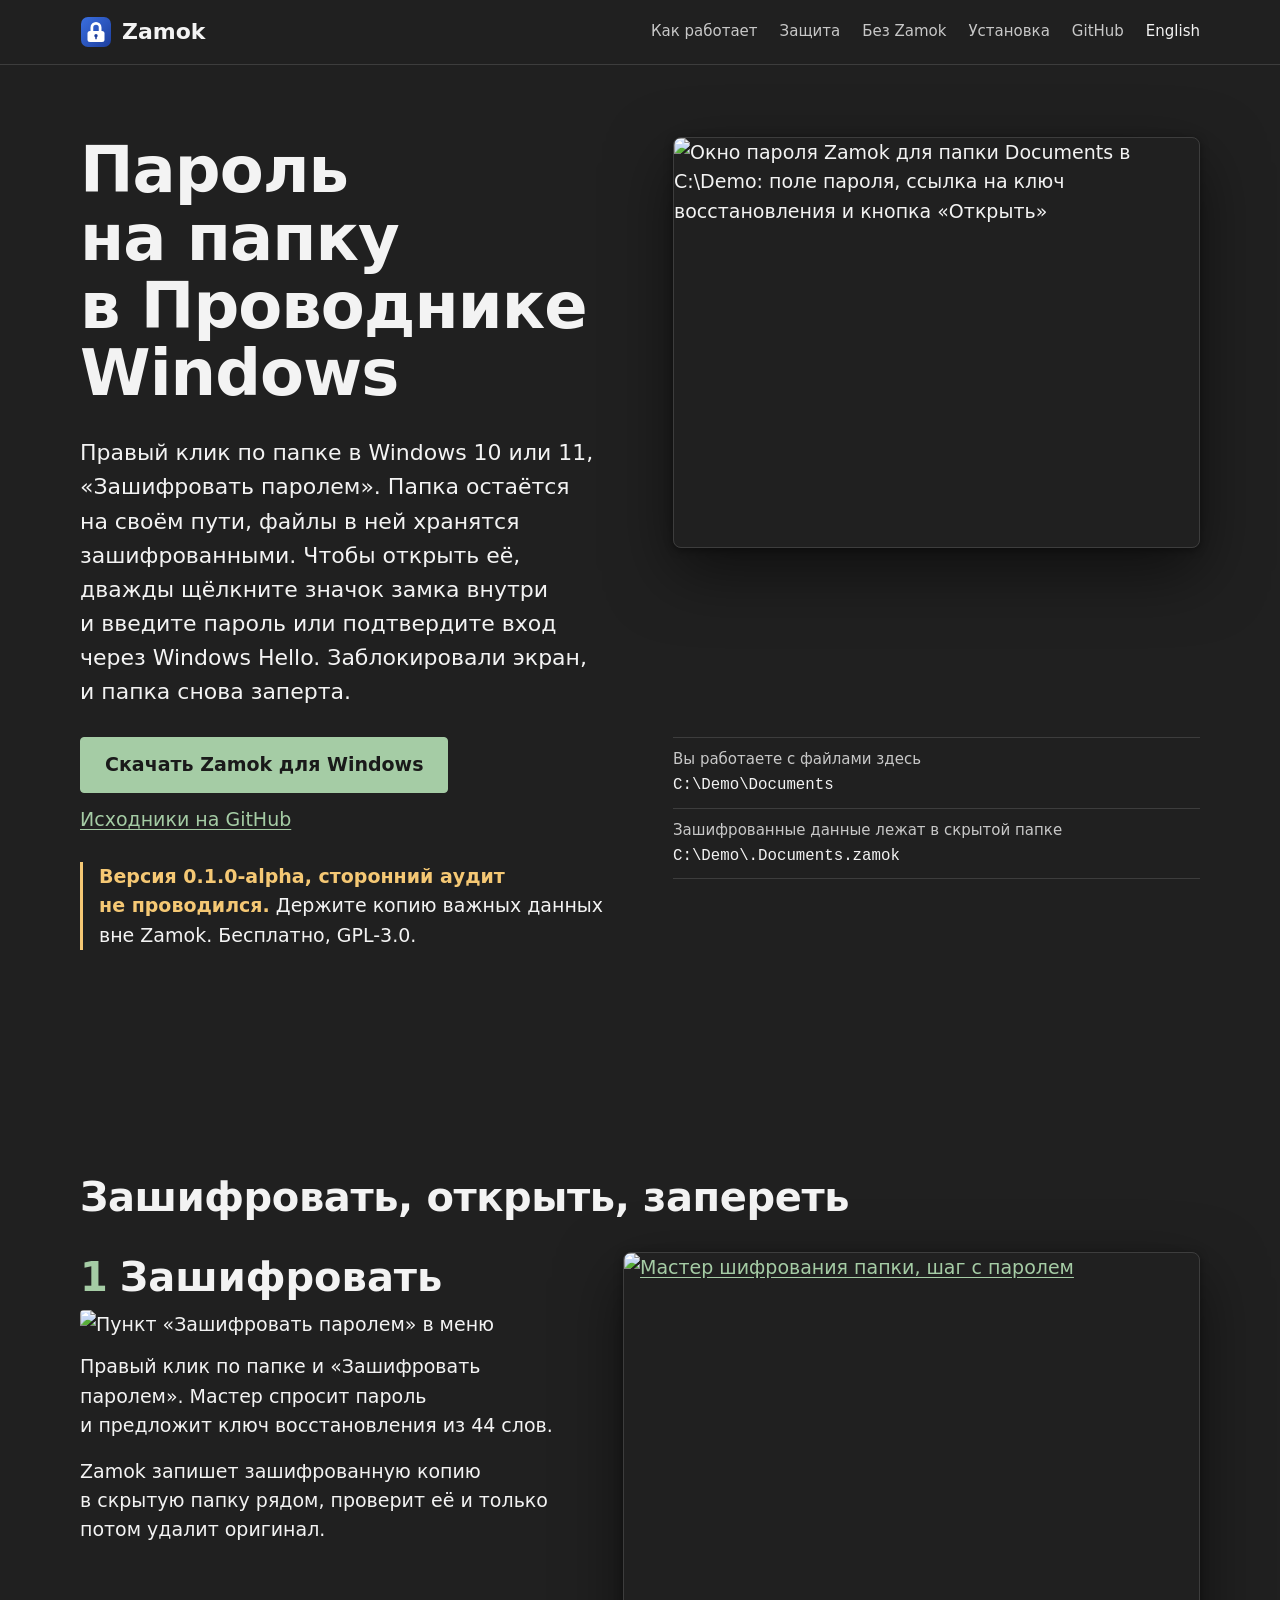
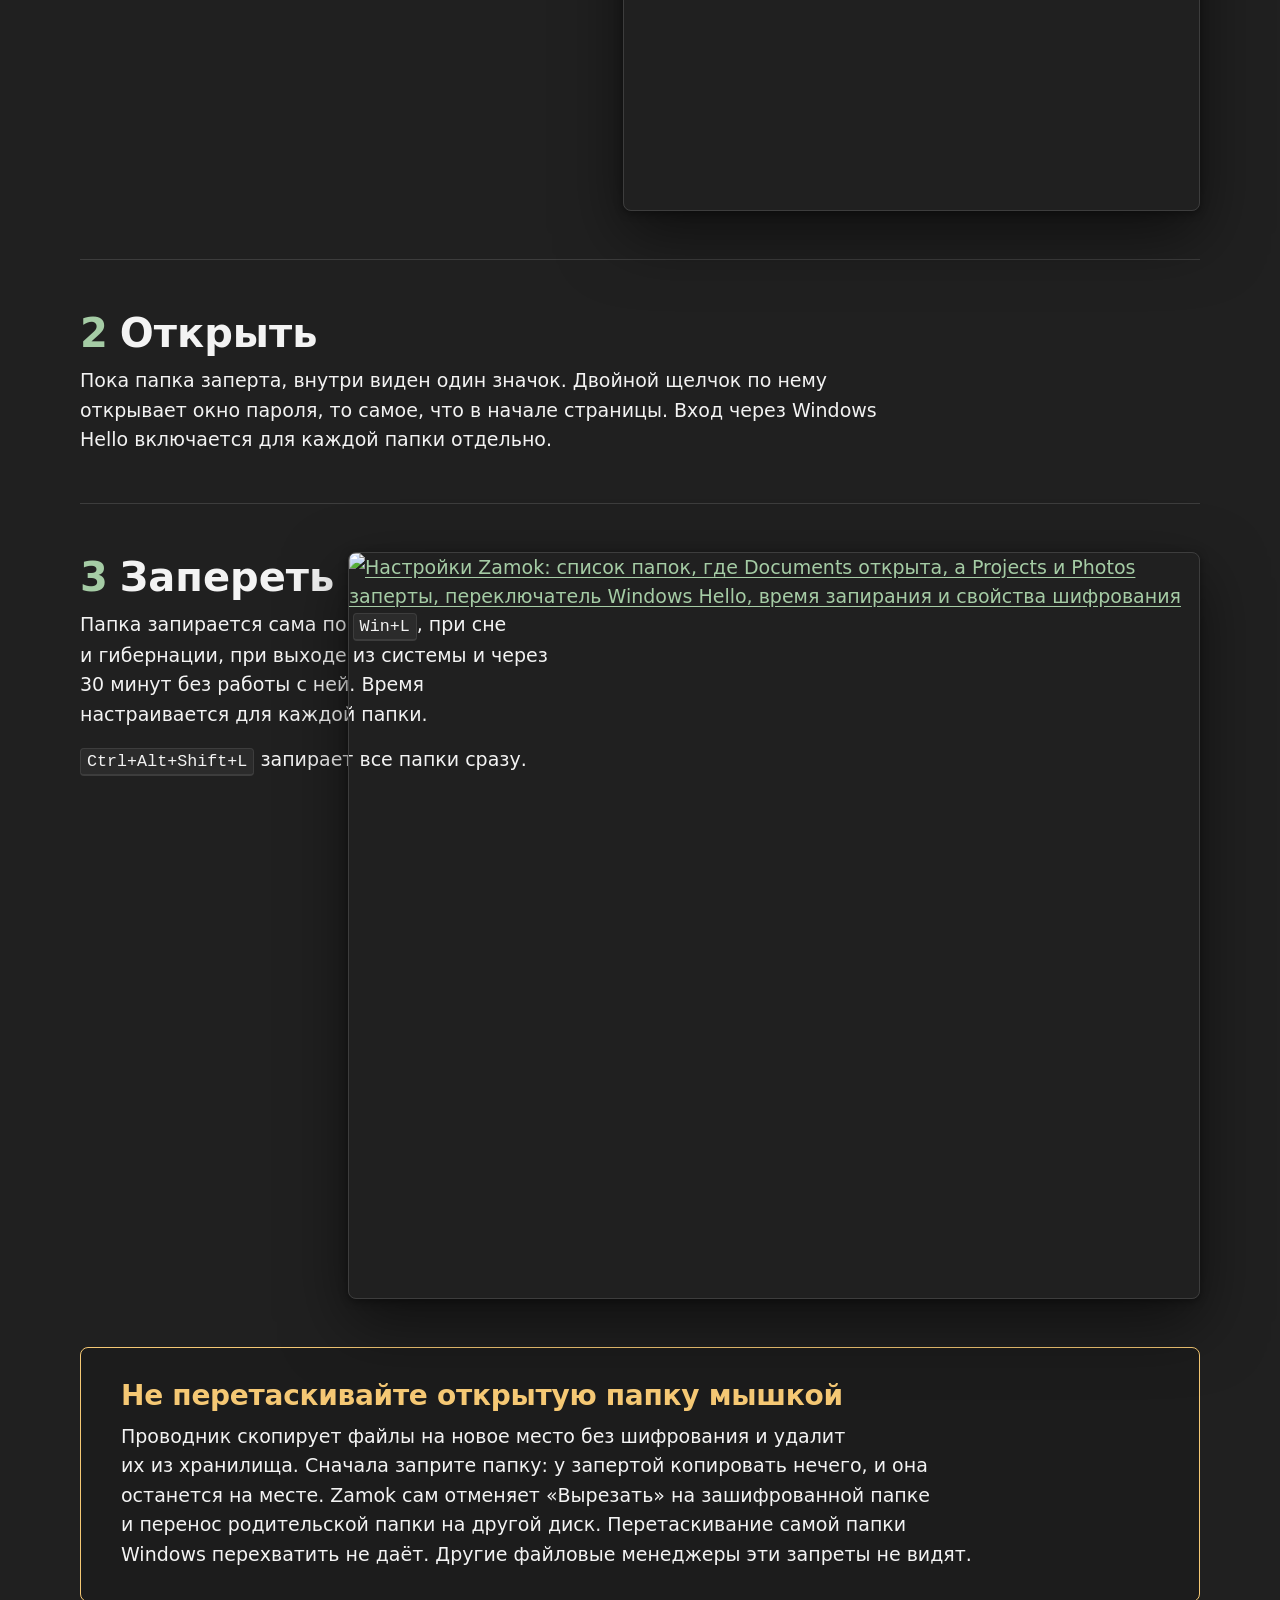
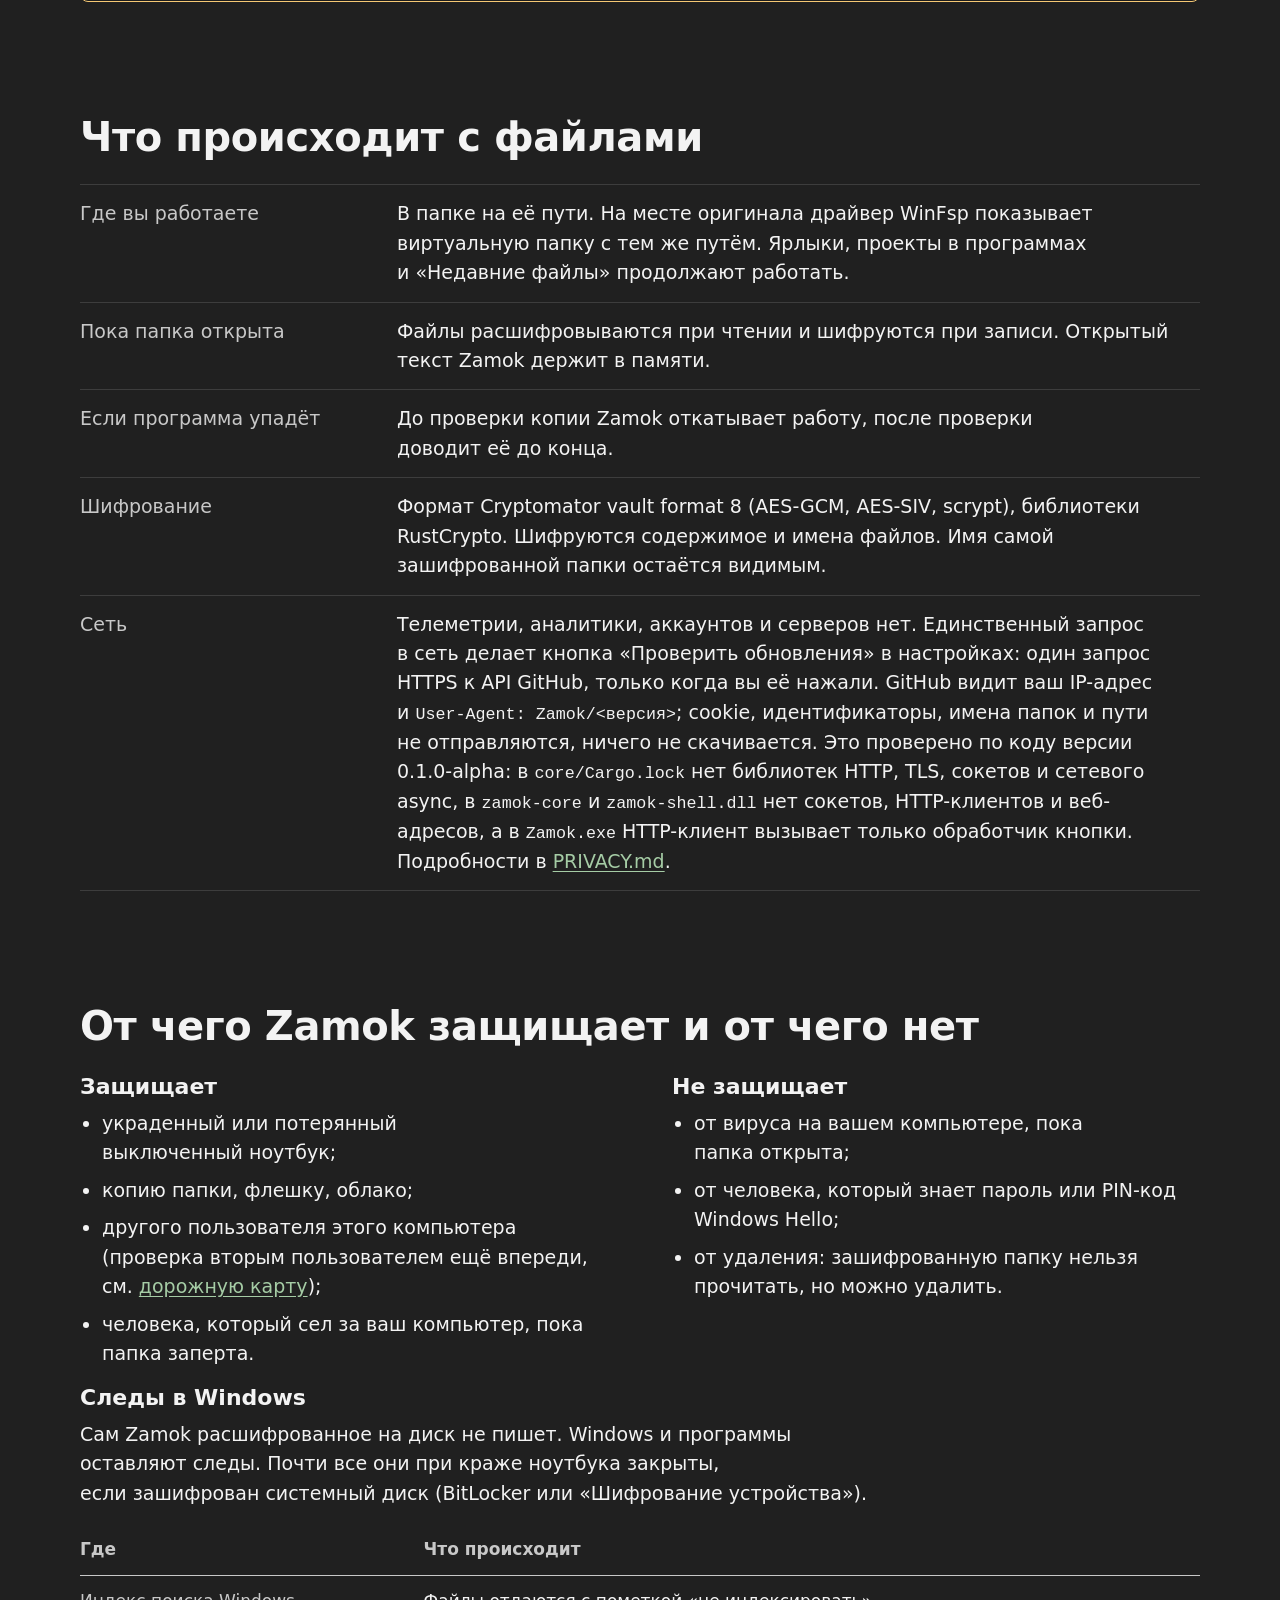
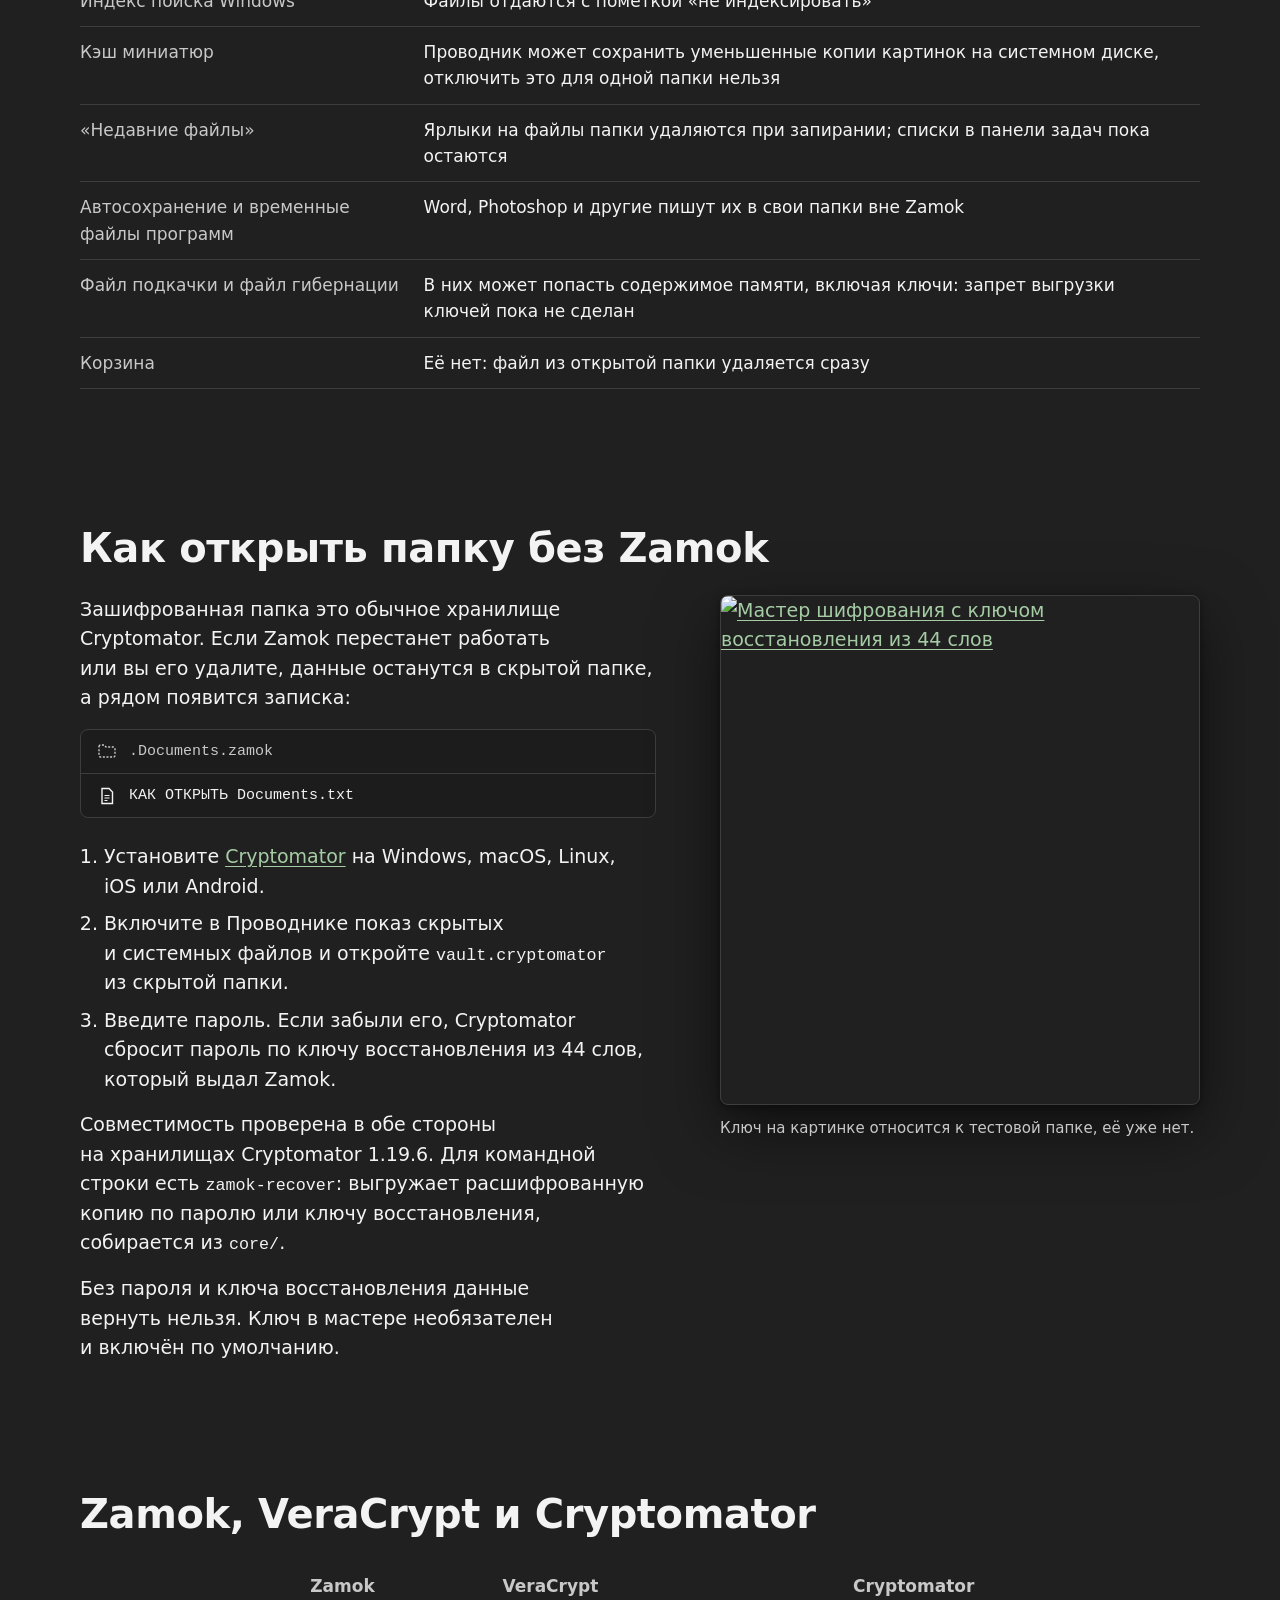
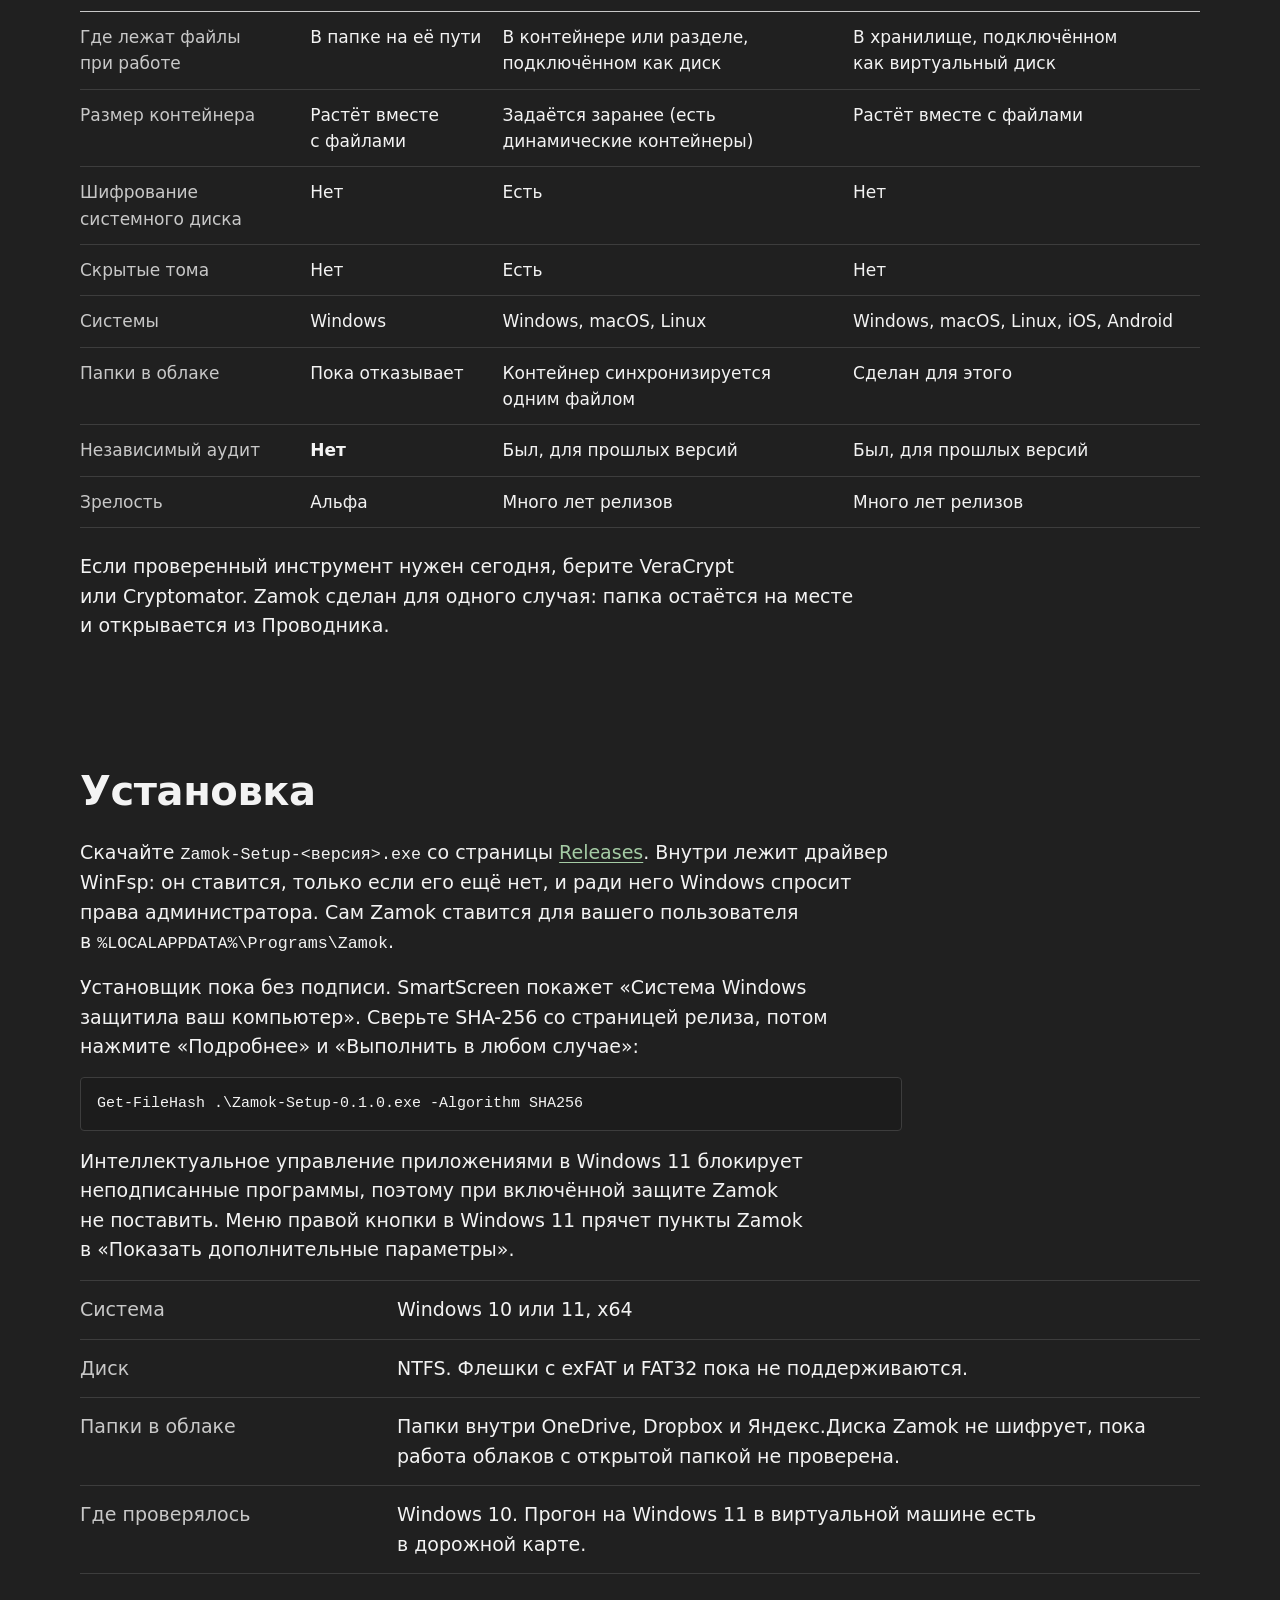
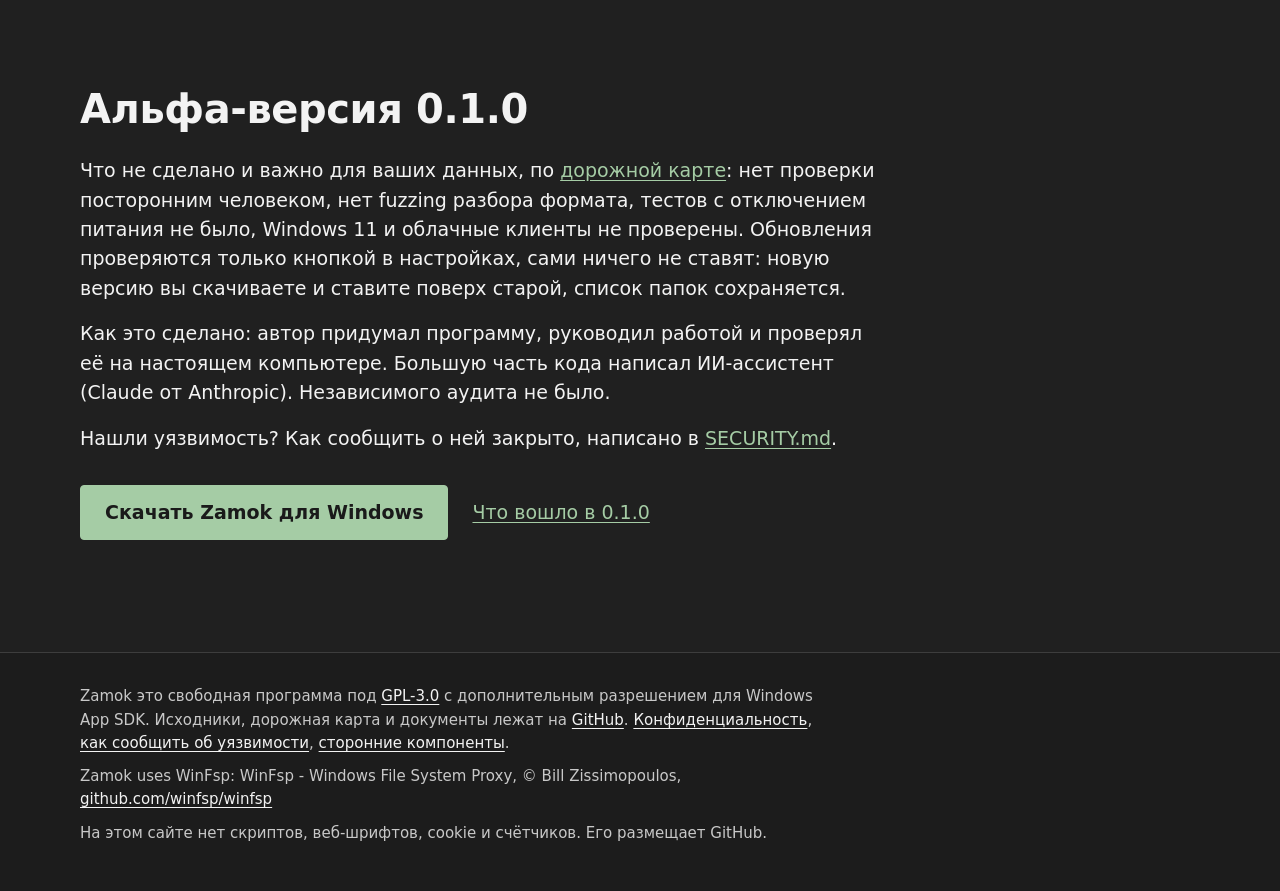
==== commit ca4b4f7c: "Add a "Check for updates" button to the settings window The only network request in Zamok: on the bu" ====
--- a/site/ru/index.html
+++ b/site/ru/index.html
@@ -130,7 +130,7 @@
     <div><dt>Пока папка открыта</dt><dd>Файлы расшифровываются при&nbsp;чтении и&nbsp;шифруются при&nbsp;записи. Открытый текст Zamok держит в&nbsp;памяти.</dd></div>
     <div><dt>Если&nbsp;программа упадёт</dt><dd>До&nbsp;проверки копии Zamok откатывает работу, после проверки доводит её&nbsp;до&nbsp;конца.</dd></div>
     <div><dt>Шифрование</dt><dd>Формат Cryptomator vault format 8 (AES-GCM, AES-SIV, scrypt), библиотеки RustCrypto. Шифруются содержимое и&nbsp;имена файлов. Имя самой зашифрованной папки остаётся видимым.</dd></div>
-    <div><dt>Сеть</dt><dd>Программы к&nbsp;сети не&nbsp;обращаются. Телеметрии, аналитики, аккаунтов, серверов и&nbsp;проверки обновлений&nbsp;нет. Это проверено по&nbsp;коду версии <span class="nw">0.1.0-alpha</span>: в&nbsp;<code>core/Cargo.lock</code> нет библиотек HTTP, TLS, сокетов и&nbsp;сетевого async, а&nbsp;в&nbsp;исходниках <code>zamok-core</code>, <code>Zamok.exe</code> и&nbsp;<code>zamok-shell.dll</code> нет сокетов, HTTP-клиентов и&nbsp;веб-адресов. Подробности в&nbsp;<a href="https://github.com/olerast67/zamok/blob/main/PRIVACY.md">PRIVACY.md</a>.</dd></div>
+    <div><dt>Сеть</dt><dd>Телеметрии, аналитики, аккаунтов и&nbsp;серверов нет. Единственный запрос в&nbsp;сеть делает кнопка «Проверить обновления» в&nbsp;настройках: один запрос HTTPS к&nbsp;API GitHub, только когда вы её нажали. GitHub видит ваш IP-адрес и&nbsp;<code>User-Agent: Zamok/&lt;версия&gt;</code>; cookie, идентификаторы, имена папок и&nbsp;пути не&nbsp;отправляются, ничего не&nbsp;скачивается. Это проверено по&nbsp;коду версии <span class="nw">0.1.0-alpha</span>: в&nbsp;<code>core/Cargo.lock</code> нет библиотек HTTP, TLS, сокетов и&nbsp;сетевого async, в&nbsp;<code>zamok-core</code> и&nbsp;<code>zamok-shell.dll</code> нет сокетов, HTTP-клиентов и&nbsp;веб-адресов, а&nbsp;в&nbsp;<code>Zamok.exe</code> HTTP-клиент вызывает только обработчик кнопки. Подробности в&nbsp;<a href="https://github.com/olerast67/zamok/blob/main/PRIVACY.md">PRIVACY.md</a>.</dd></div>
   </dl>
 </section>
 
@@ -236,7 +236,7 @@
 <section id="status" class="final" aria-labelledby="status-h">
   <h2 id="status-h">Альфа-версия 0.1.0</h2>
   <div class="prose">
-    <p>Что не&nbsp;сделано и&nbsp;важно для&nbsp;ваших данных, по&nbsp;<a href="https://github.com/olerast67/zamok/blob/main/ROADMAP.md">дорожной карте</a>: нет проверки посторонним человеком, нет fuzzing разбора формата, тестов с&nbsp;отключением питания не&nbsp;было, Windows 11 и&nbsp;облачные клиенты не&nbsp;проверены. Проверки обновлений нет: новая версия ставится поверх старой и&nbsp;сохраняет список папок.</p>
+    <p>Что не&nbsp;сделано и&nbsp;важно для&nbsp;ваших данных, по&nbsp;<a href="https://github.com/olerast67/zamok/blob/main/ROADMAP.md">дорожной карте</a>: нет проверки посторонним человеком, нет fuzzing разбора формата, тестов с&nbsp;отключением питания не&nbsp;было, Windows 11 и&nbsp;облачные клиенты не&nbsp;проверены. Обновления проверяются только кнопкой в&nbsp;настройках, сами ничего не&nbsp;ставят: новую версию вы скачиваете и&nbsp;ставите поверх старой, список папок сохраняется.</p>
     <p>Как&nbsp;это сделано: автор придумал программу, руководил работой и&nbsp;проверял её&nbsp;на&nbsp;настоящем компьютере. Большую часть кода написал ИИ-ассистент (Claude от&nbsp;Anthropic). Независимого аудита не&nbsp;было.</p>
     <p>Нашли уязвимость? Как&nbsp;сообщить о&nbsp;ней закрыто, написано в&nbsp;<a href="https://github.com/olerast67/zamok/blob/main/SECURITY.md">SECURITY.md</a>.</p>
   </div>
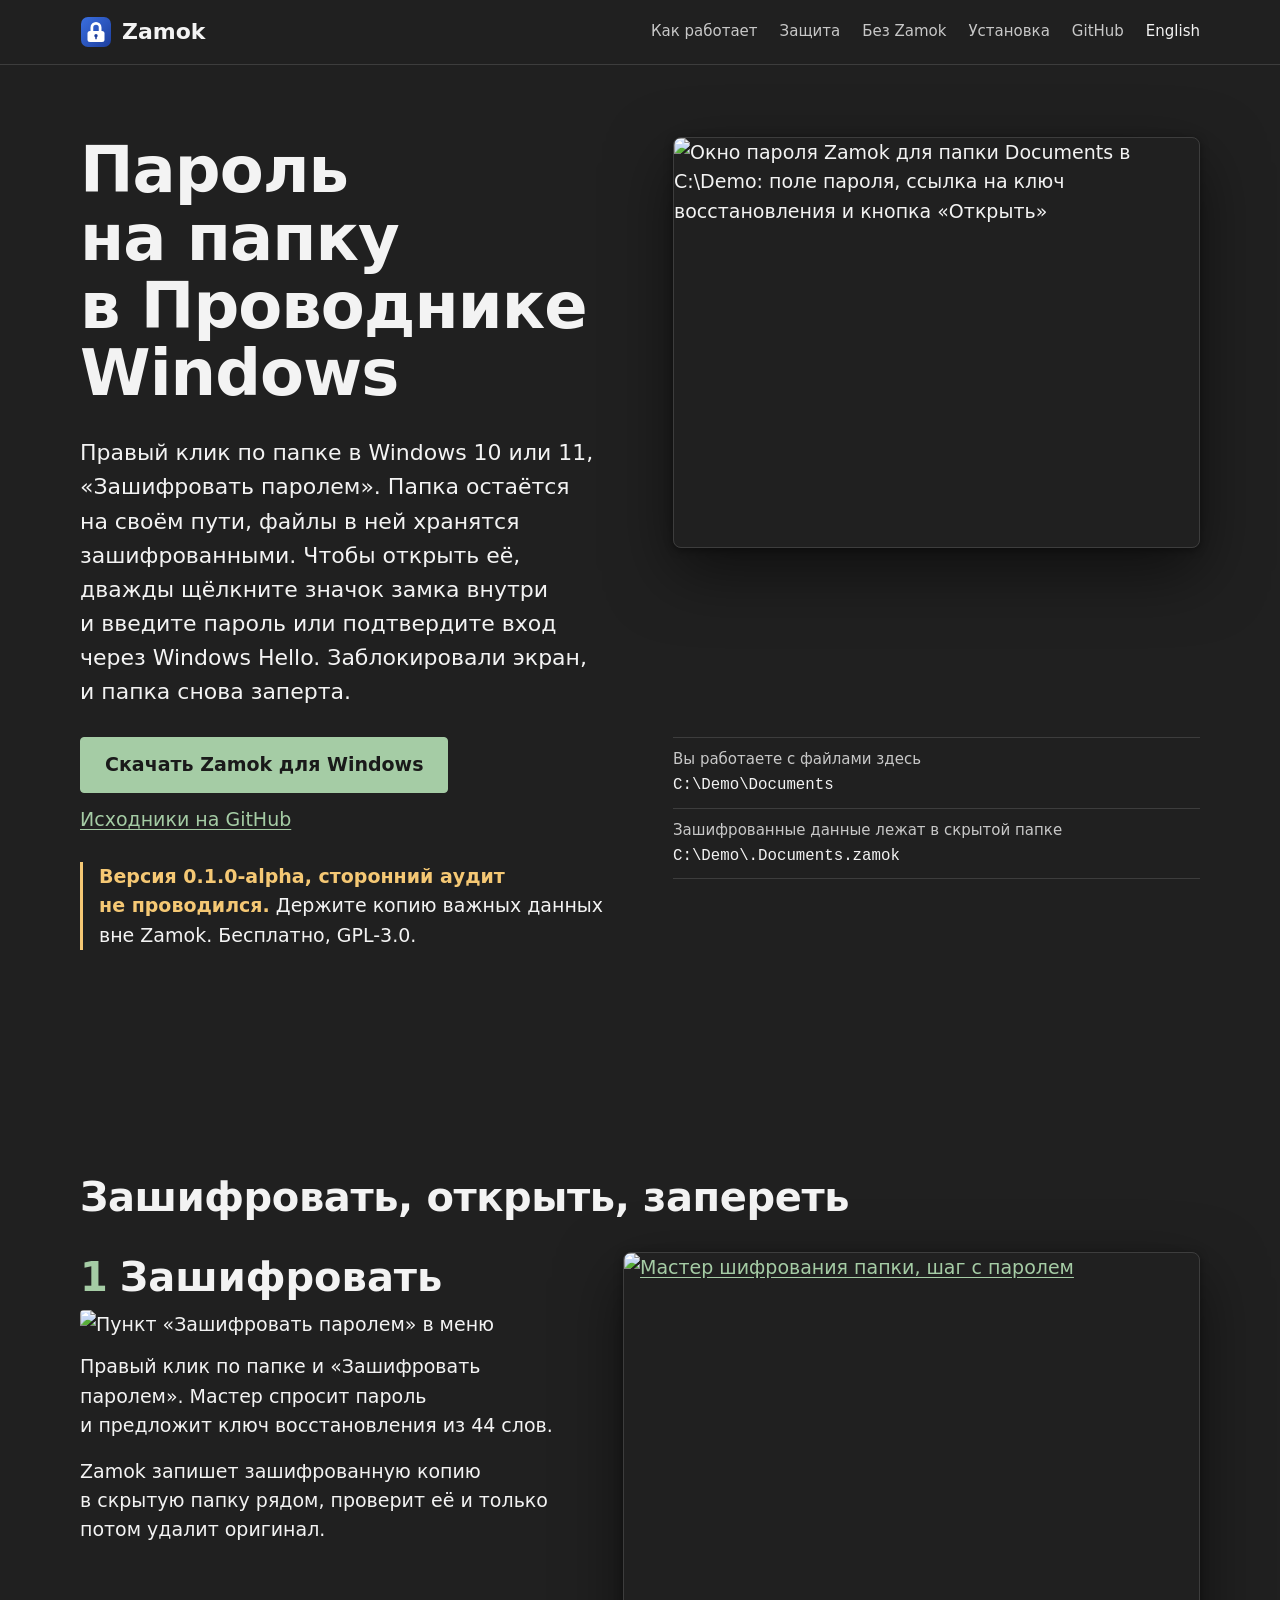
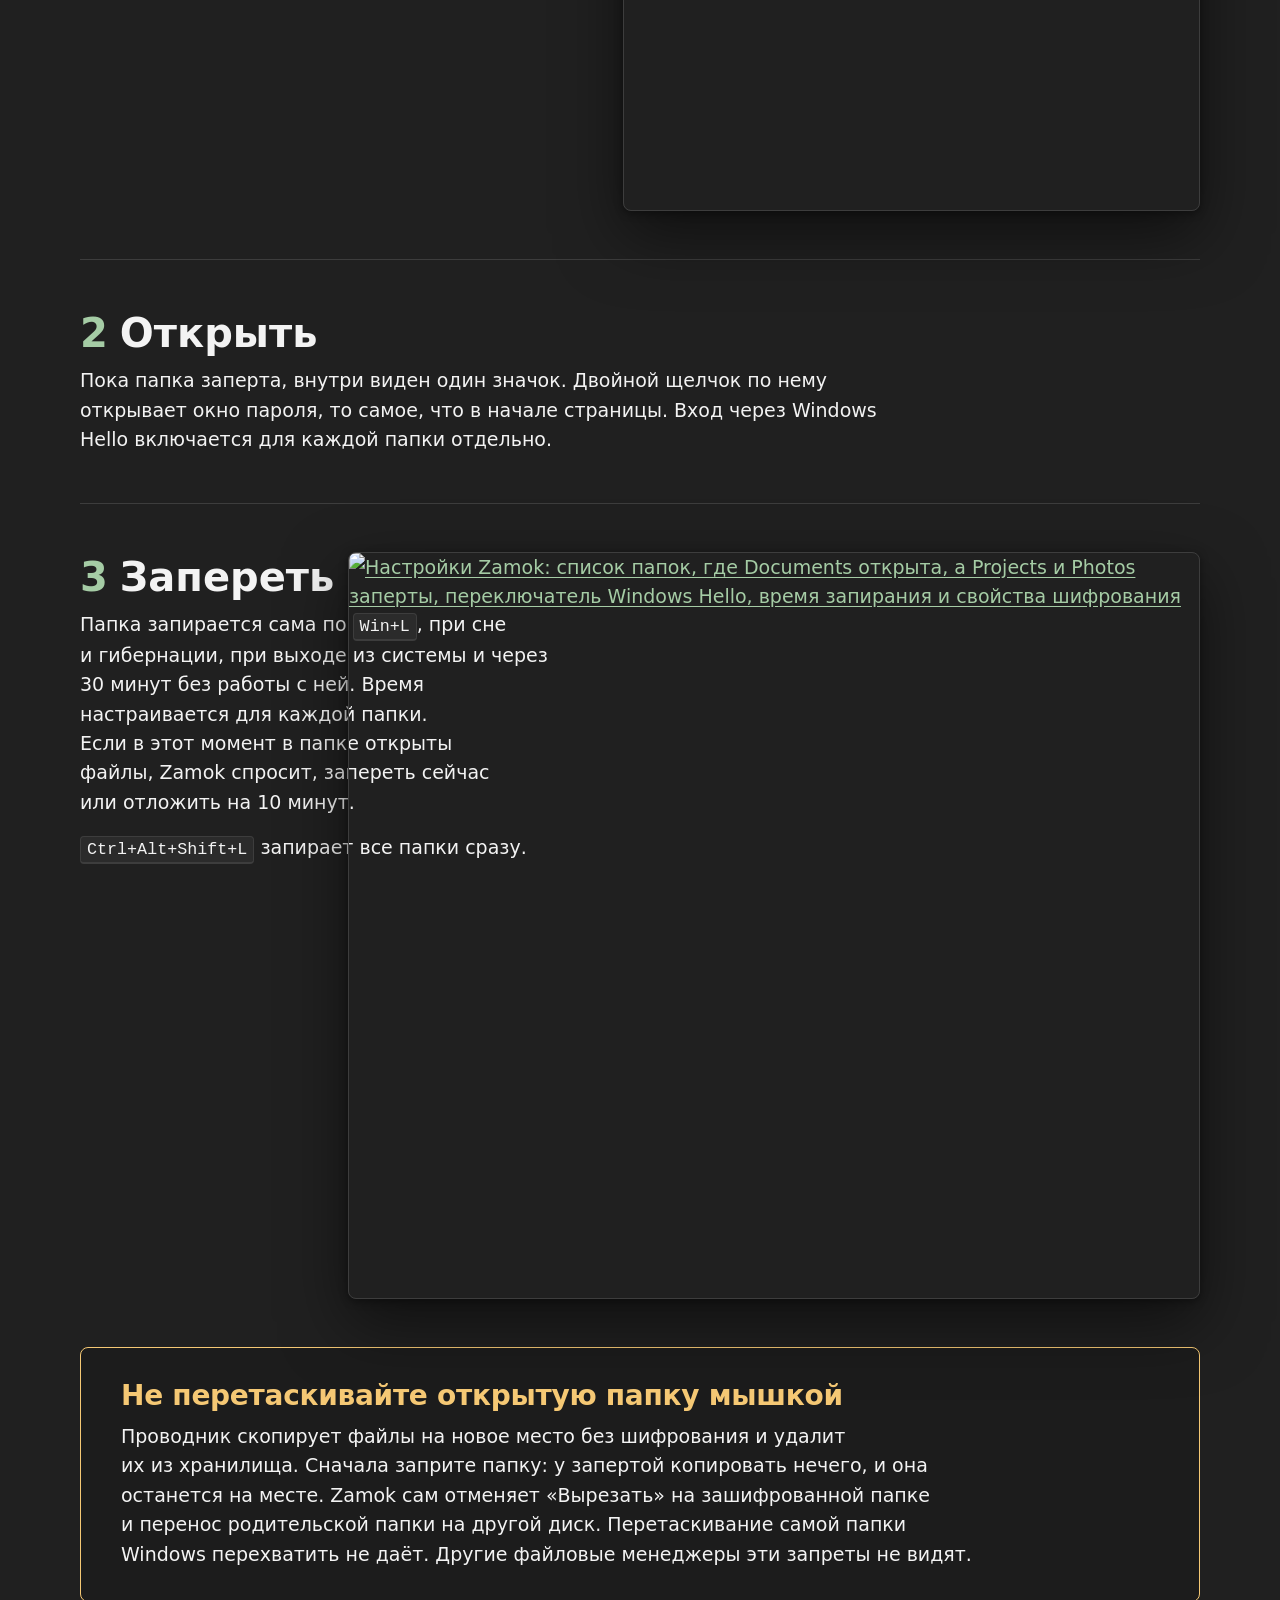
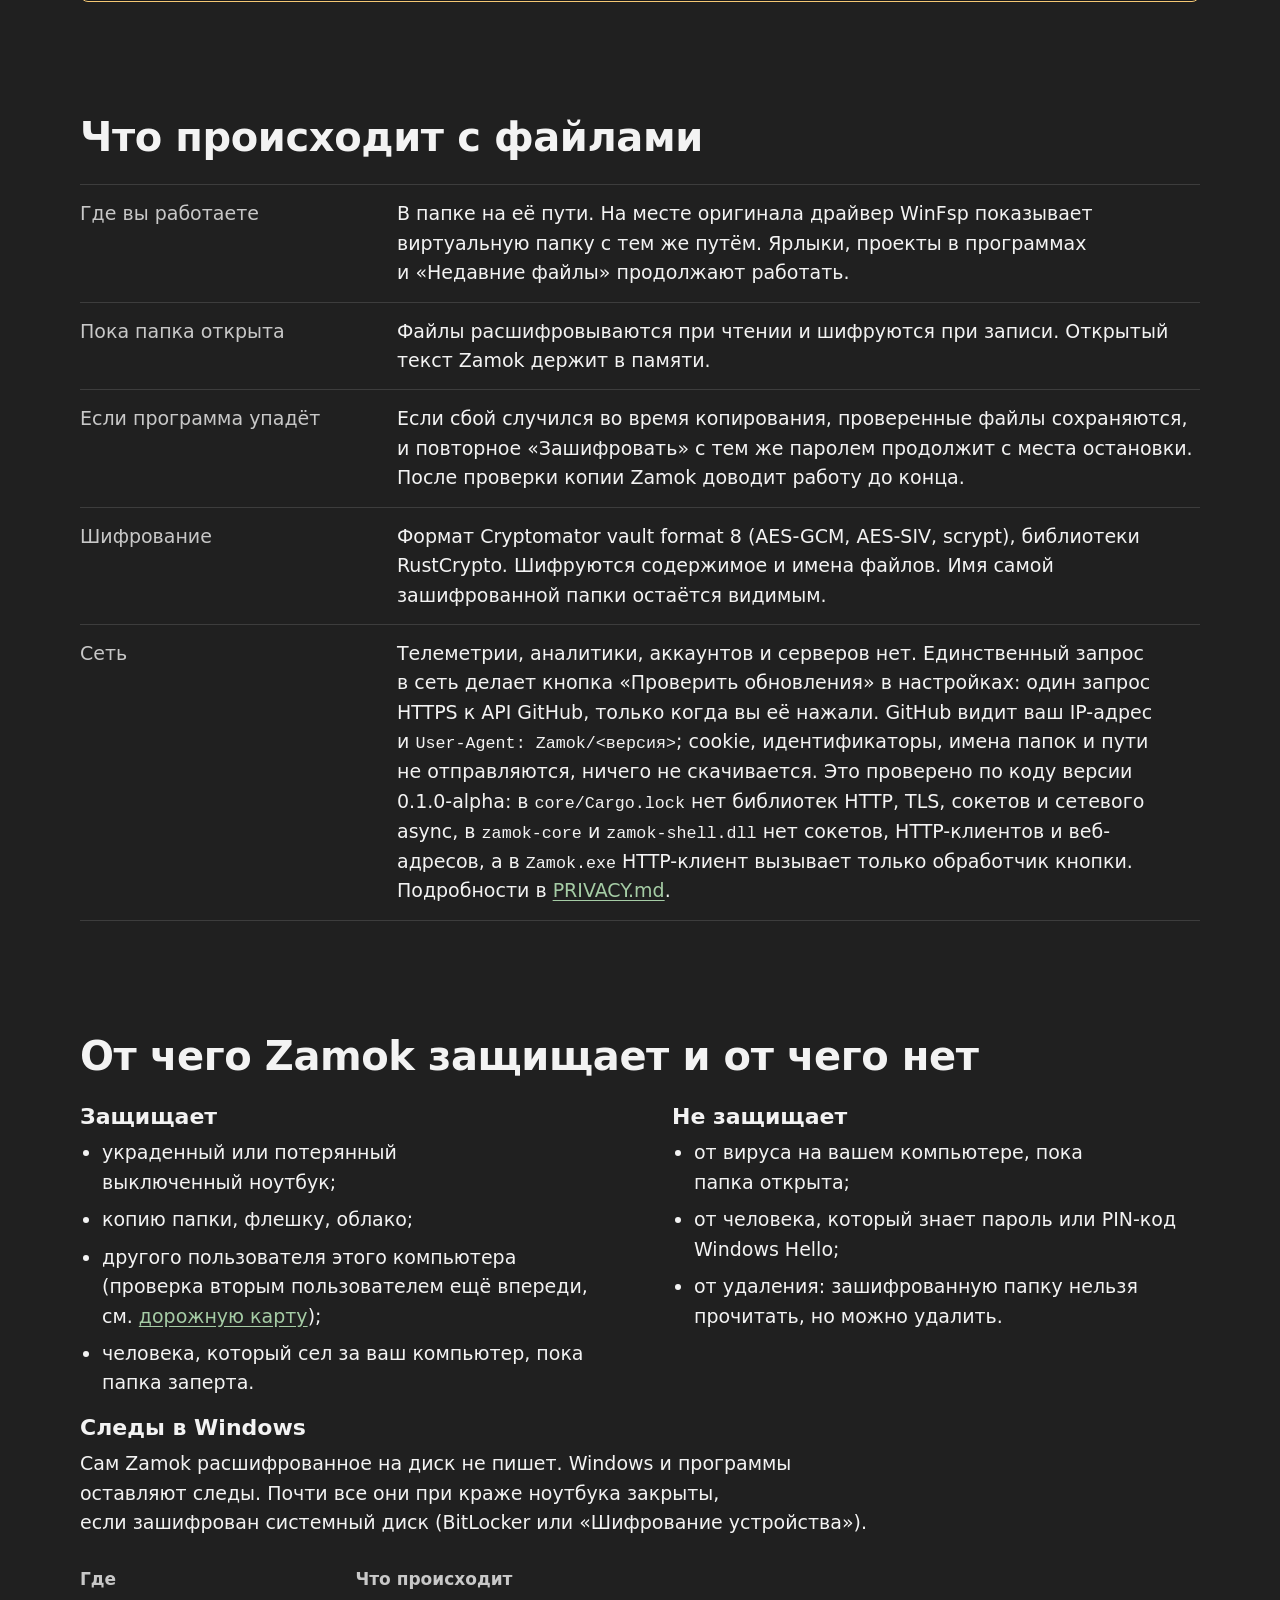
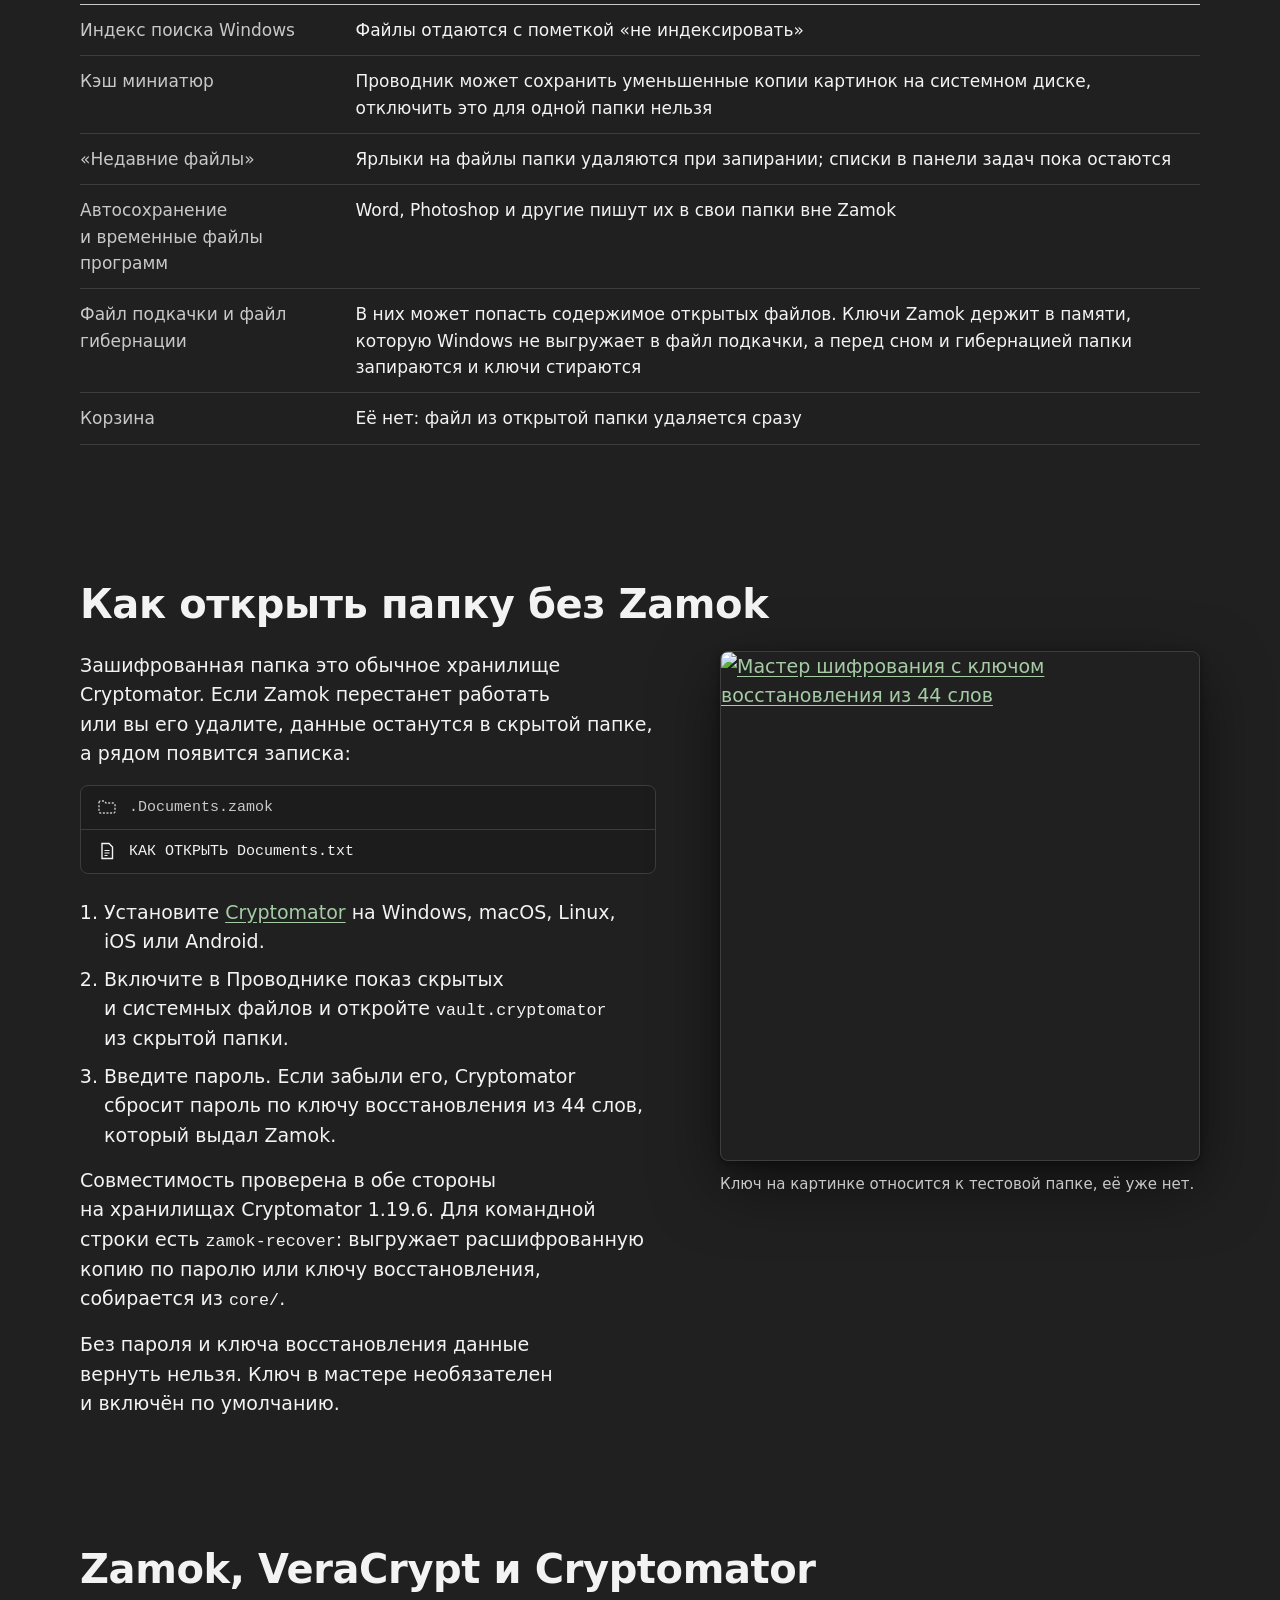
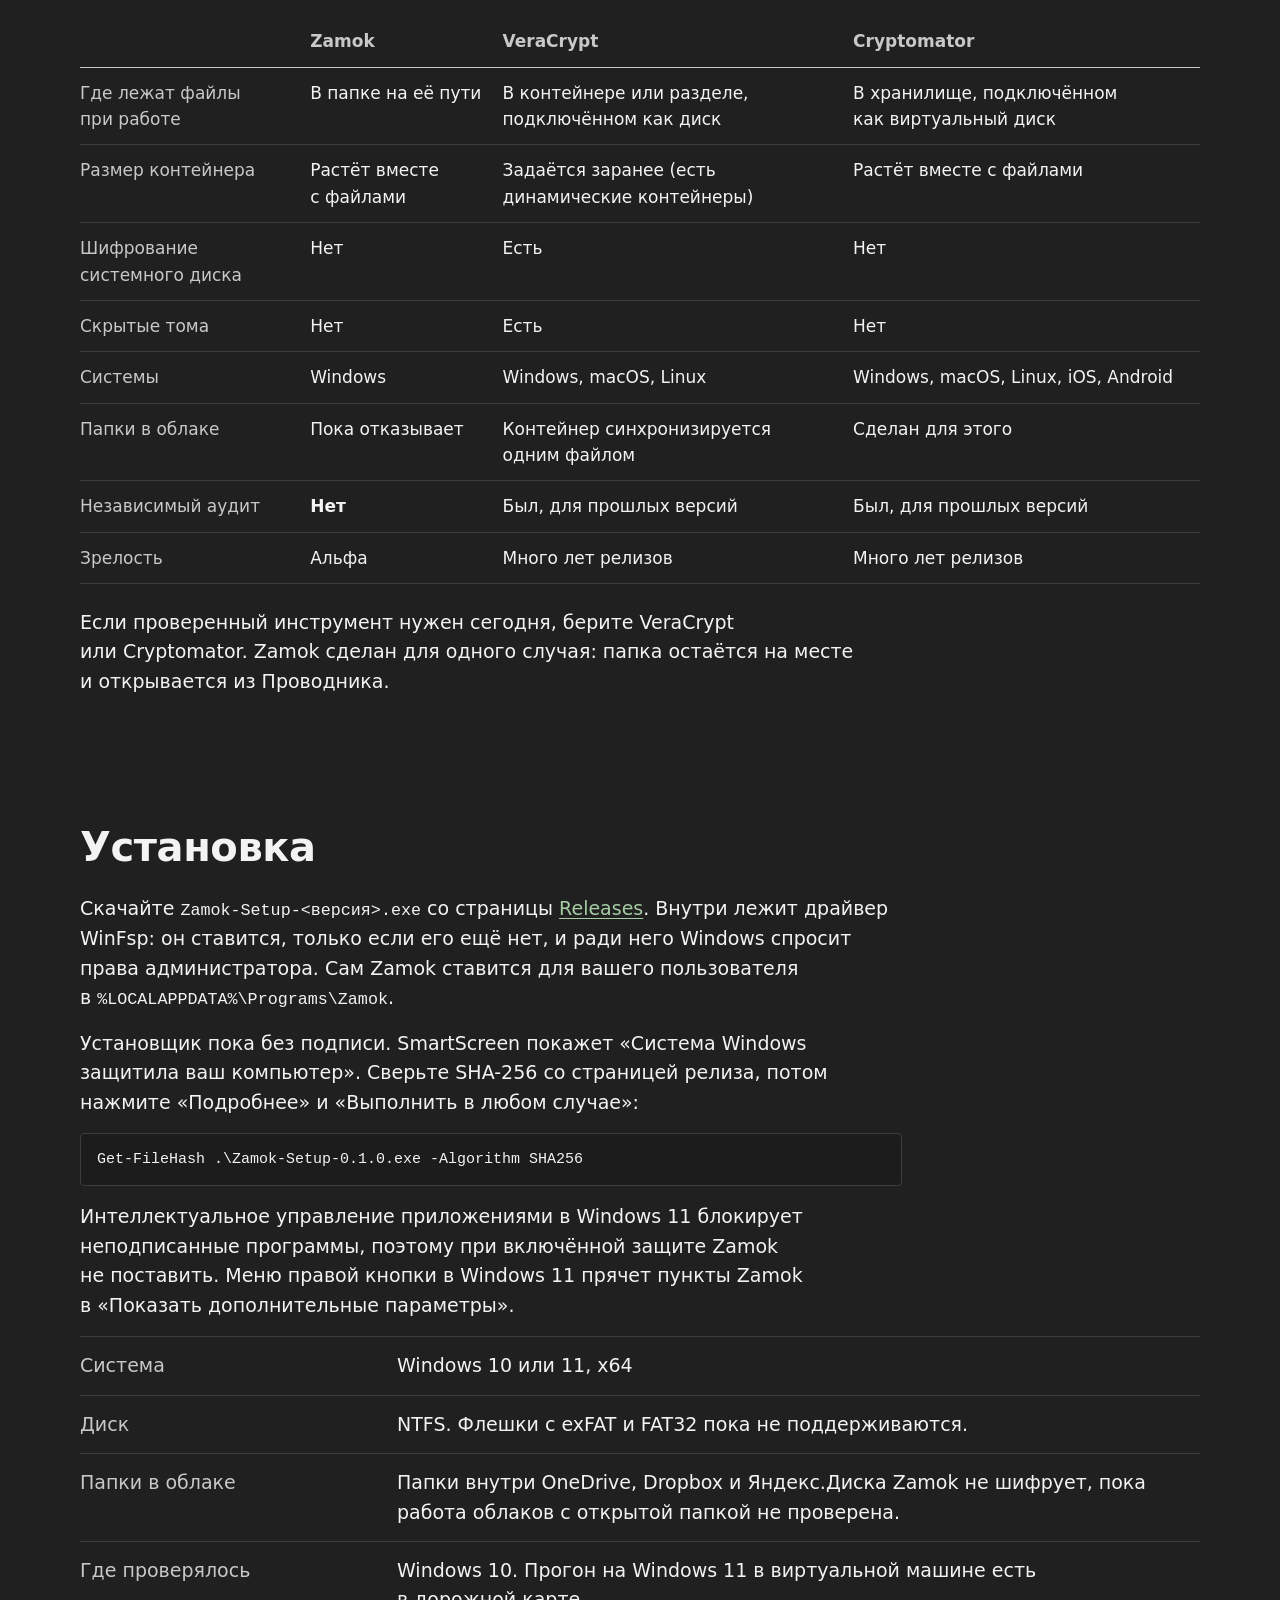
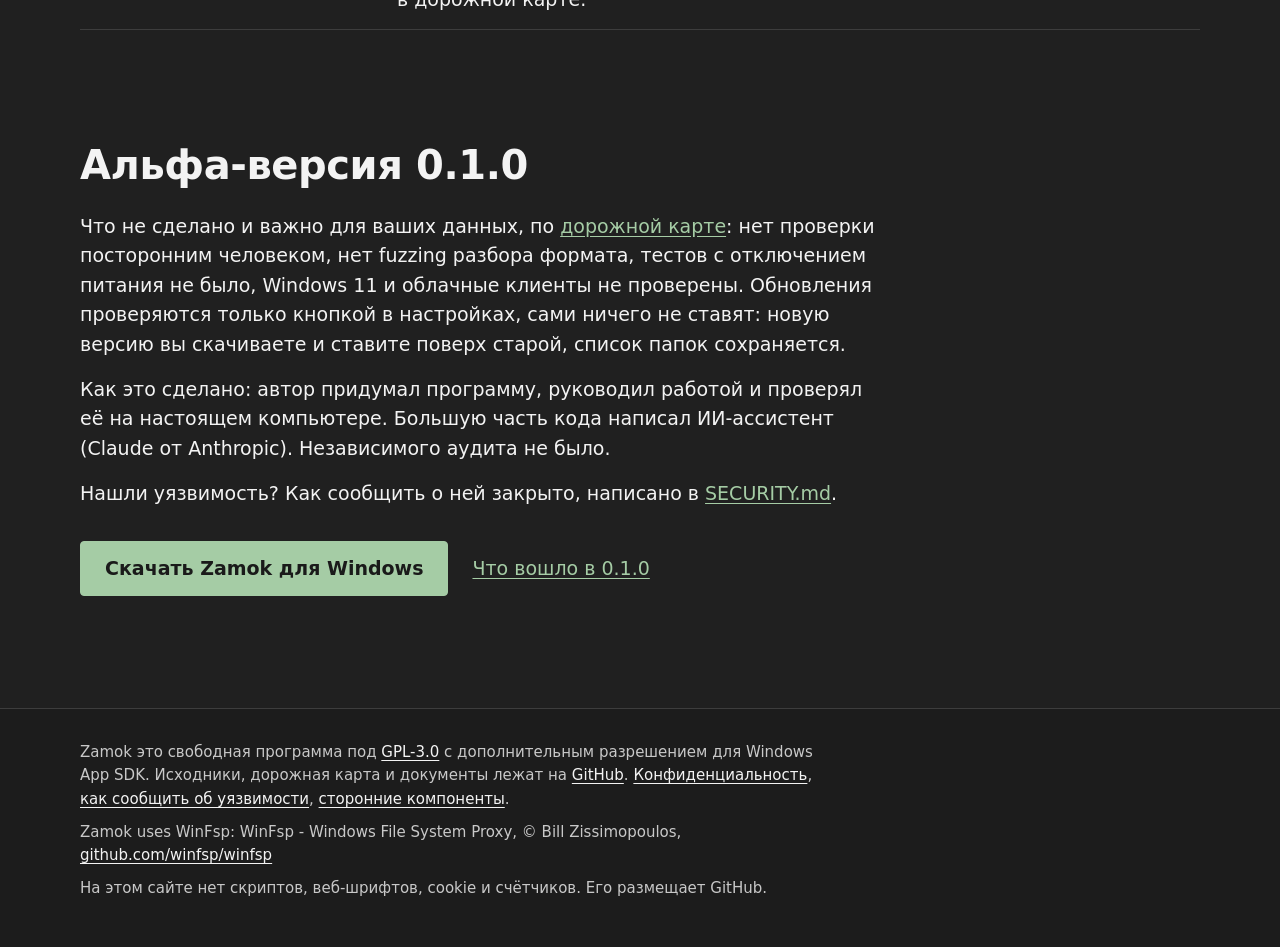
==== commit 90c5d7a4: "Bring README, site and changelog in line with the latest features Crash during copying now resumes i" ====
--- a/site/ru/index.html
+++ b/site/ru/index.html
@@ -110,7 +110,7 @@
     <li>
       <div class="text">
         <h3><span class="n">3</span>Запереть</h3>
-        <p>Папка запирается сама по&nbsp;<kbd>Win+L</kbd>, при&nbsp;сне и&nbsp;гибернации, при&nbsp;выходе из&nbsp;системы и&nbsp;через 30&nbsp;минут без&nbsp;работы с&nbsp;ней. Время настраивается для&nbsp;каждой папки.</p>
+        <p>Папка запирается сама по&nbsp;<kbd>Win+L</kbd>, при&nbsp;сне и&nbsp;гибернации, при&nbsp;выходе из&nbsp;системы и&nbsp;через 30&nbsp;минут без&nbsp;работы с&nbsp;ней. Время настраивается для&nbsp;каждой папки. Если&nbsp;в&nbsp;этот момент в&nbsp;папке открыты файлы, Zamok спросит, запереть сейчас или&nbsp;отложить на&nbsp;10&nbsp;минут.</p>
         <p><kbd>Ctrl+Alt+Shift+L</kbd> запирает все папки сразу.</p>
       </div>
       <figure><a class="full" href="../images/screens/ru/settings.png"><img class="window" src="../images/screens/ru/settings.png" alt="Настройки Zamok: список папок, где Documents открыта, а Projects и Photos заперты, переключатель Windows Hello, время запирания и свойства шифрования" width="852" height="747" loading="lazy"></a></figure>
@@ -128,9 +128,9 @@
   <dl class="sheet">
     <div><dt>Где вы&nbsp;работаете</dt><dd>В&nbsp;папке на&nbsp;её&nbsp;пути. На&nbsp;месте оригинала драйвер WinFsp показывает виртуальную папку с&nbsp;тем&nbsp;же путём. Ярлыки, проекты в&nbsp;программах и&nbsp;«Недавние файлы» продолжают работать.</dd></div>
     <div><dt>Пока папка открыта</dt><dd>Файлы расшифровываются при&nbsp;чтении и&nbsp;шифруются при&nbsp;записи. Открытый текст Zamok держит в&nbsp;памяти.</dd></div>
-    <div><dt>Если&nbsp;программа упадёт</dt><dd>До&nbsp;проверки копии Zamok откатывает работу, после проверки доводит её&nbsp;до&nbsp;конца.</dd></div>
+    <div><dt>Если&nbsp;программа упадёт</dt><dd>Если&nbsp;сбой случился во&nbsp;время копирования, проверенные файлы сохраняются, и&nbsp;повторное «Зашифровать» с&nbsp;тем&nbsp;же паролем продолжит с&nbsp;места остановки. После проверки копии Zamok доводит работу до&nbsp;конца.</dd></div>
     <div><dt>Шифрование</dt><dd>Формат Cryptomator vault format 8 (AES-GCM, AES-SIV, scrypt), библиотеки RustCrypto. Шифруются содержимое и&nbsp;имена файлов. Имя самой зашифрованной папки остаётся видимым.</dd></div>
-    <div><dt>Сеть</dt><dd>Телеметрии, аналитики, аккаунтов и&nbsp;серверов нет. Единственный запрос в&nbsp;сеть делает кнопка «Проверить обновления» в&nbsp;настройках: один запрос HTTPS к&nbsp;API GitHub, только когда вы её нажали. GitHub видит ваш IP-адрес и&nbsp;<code>User-Agent: Zamok/&lt;версия&gt;</code>; cookie, идентификаторы, имена папок и&nbsp;пути не&nbsp;отправляются, ничего не&nbsp;скачивается. Это проверено по&nbsp;коду версии <span class="nw">0.1.0-alpha</span>: в&nbsp;<code>core/Cargo.lock</code> нет библиотек HTTP, TLS, сокетов и&nbsp;сетевого async, в&nbsp;<code>zamok-core</code> и&nbsp;<code>zamok-shell.dll</code> нет сокетов, HTTP-клиентов и&nbsp;веб-адресов, а&nbsp;в&nbsp;<code>Zamok.exe</code> HTTP-клиент вызывает только обработчик кнопки. Подробности в&nbsp;<a href="https://github.com/olerast67/zamok/blob/main/PRIVACY.md">PRIVACY.md</a>.</dd></div>
+    <div><dt>Сеть</dt><dd>Телеметрии, аналитики, аккаунтов и&nbsp;серверов&nbsp;нет. Единственный запрос в&nbsp;сеть делает кнопка «Проверить обновления» в&nbsp;настройках: один запрос HTTPS к&nbsp;API GitHub, только когда вы&nbsp;её&nbsp;нажали. GitHub видит ваш IP-адрес и&nbsp;<code>User-Agent: Zamok/&lt;версия&gt;</code>; cookie, идентификаторы, имена папок и&nbsp;пути не&nbsp;отправляются, ничего не&nbsp;скачивается. Это проверено по&nbsp;коду версии <span class="nw">0.1.0-alpha</span>: в&nbsp;<code>core/Cargo.lock</code> нет библиотек HTTP, TLS, сокетов и&nbsp;сетевого async, в&nbsp;<code>zamok-core</code> и&nbsp;<code>zamok-shell.dll</code> нет сокетов, HTTP-клиентов и&nbsp;веб-адресов, а&nbsp;в&nbsp;<code>Zamok.exe</code> HTTP-клиент вызывает только обработчик кнопки. Подробности в&nbsp;<a href="https://github.com/olerast67/zamok/blob/main/PRIVACY.md">PRIVACY.md</a>.</dd></div>
   </dl>
 </section>
 
@@ -166,7 +166,7 @@
         <tr><th scope="row">Кэш миниатюр</th><td>Проводник может сохранить уменьшенные копии картинок на&nbsp;системном диске, отключить это для&nbsp;одной папки нельзя</td></tr>
         <tr><th scope="row">«Недавние файлы»</th><td>Ярлыки на&nbsp;файлы папки удаляются при&nbsp;запирании; списки в&nbsp;панели задач пока остаются</td></tr>
         <tr><th scope="row">Автосохранение и&nbsp;временные файлы программ</th><td>Word, Photoshop и&nbsp;другие пишут их&nbsp;в&nbsp;свои папки вне Zamok</td></tr>
-        <tr><th scope="row">Файл подкачки и&nbsp;файл гибернации</th><td>В&nbsp;них может попасть содержимое памяти, включая ключи: запрет выгрузки ключей пока не&nbsp;сделан</td></tr>
+        <tr><th scope="row">Файл подкачки и&nbsp;файл гибернации</th><td>В&nbsp;них может попасть содержимое открытых файлов. Ключи Zamok держит в&nbsp;памяти, которую Windows не&nbsp;выгружает в&nbsp;файл подкачки, а&nbsp;перед сном и&nbsp;гибернацией папки запираются и&nbsp;ключи стираются</td></tr>
         <tr><th scope="row">Корзина</th><td>Её&nbsp;нет: файл из&nbsp;открытой папки удаляется сразу</td></tr>
       </tbody>
     </table>
@@ -236,7 +236,7 @@
 <section id="status" class="final" aria-labelledby="status-h">
   <h2 id="status-h">Альфа-версия 0.1.0</h2>
   <div class="prose">
-    <p>Что не&nbsp;сделано и&nbsp;важно для&nbsp;ваших данных, по&nbsp;<a href="https://github.com/olerast67/zamok/blob/main/ROADMAP.md">дорожной карте</a>: нет проверки посторонним человеком, нет fuzzing разбора формата, тестов с&nbsp;отключением питания не&nbsp;было, Windows 11 и&nbsp;облачные клиенты не&nbsp;проверены. Обновления проверяются только кнопкой в&nbsp;настройках, сами ничего не&nbsp;ставят: новую версию вы скачиваете и&nbsp;ставите поверх старой, список папок сохраняется.</p>
+    <p>Что не&nbsp;сделано и&nbsp;важно для&nbsp;ваших данных, по&nbsp;<a href="https://github.com/olerast67/zamok/blob/main/ROADMAP.md">дорожной карте</a>: нет проверки посторонним человеком, нет fuzzing разбора формата, тестов с&nbsp;отключением питания не&nbsp;было, Windows 11 и&nbsp;облачные клиенты не&nbsp;проверены. Обновления проверяются только кнопкой в&nbsp;настройках, сами ничего не&nbsp;ставят: новую версию вы&nbsp;скачиваете и&nbsp;ставите поверх старой, список папок сохраняется.</p>
     <p>Как&nbsp;это сделано: автор придумал программу, руководил работой и&nbsp;проверял её&nbsp;на&nbsp;настоящем компьютере. Большую часть кода написал ИИ-ассистент (Claude от&nbsp;Anthropic). Независимого аудита не&nbsp;было.</p>
     <p>Нашли уязвимость? Как&nbsp;сообщить о&nbsp;ней закрыто, написано в&nbsp;<a href="https://github.com/olerast67/zamok/blob/main/SECURITY.md">SECURITY.md</a>.</p>
   </div>
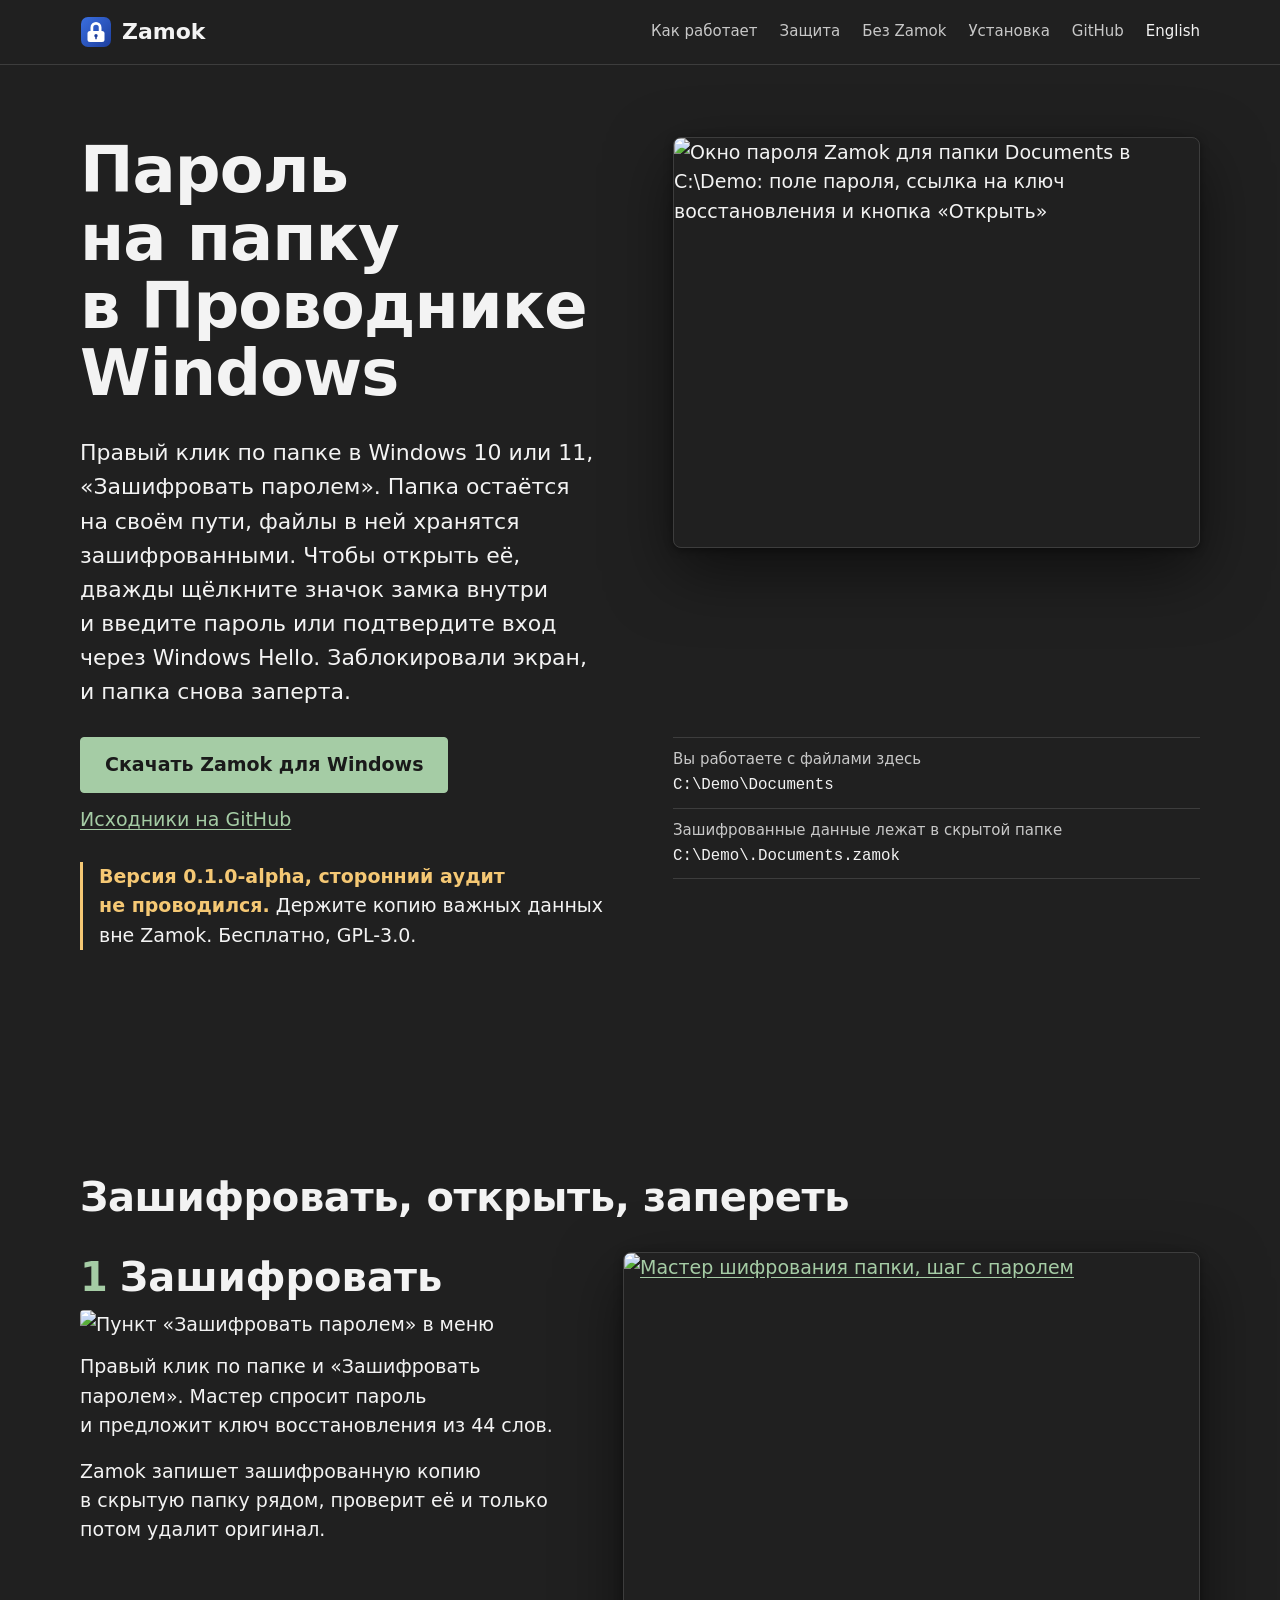
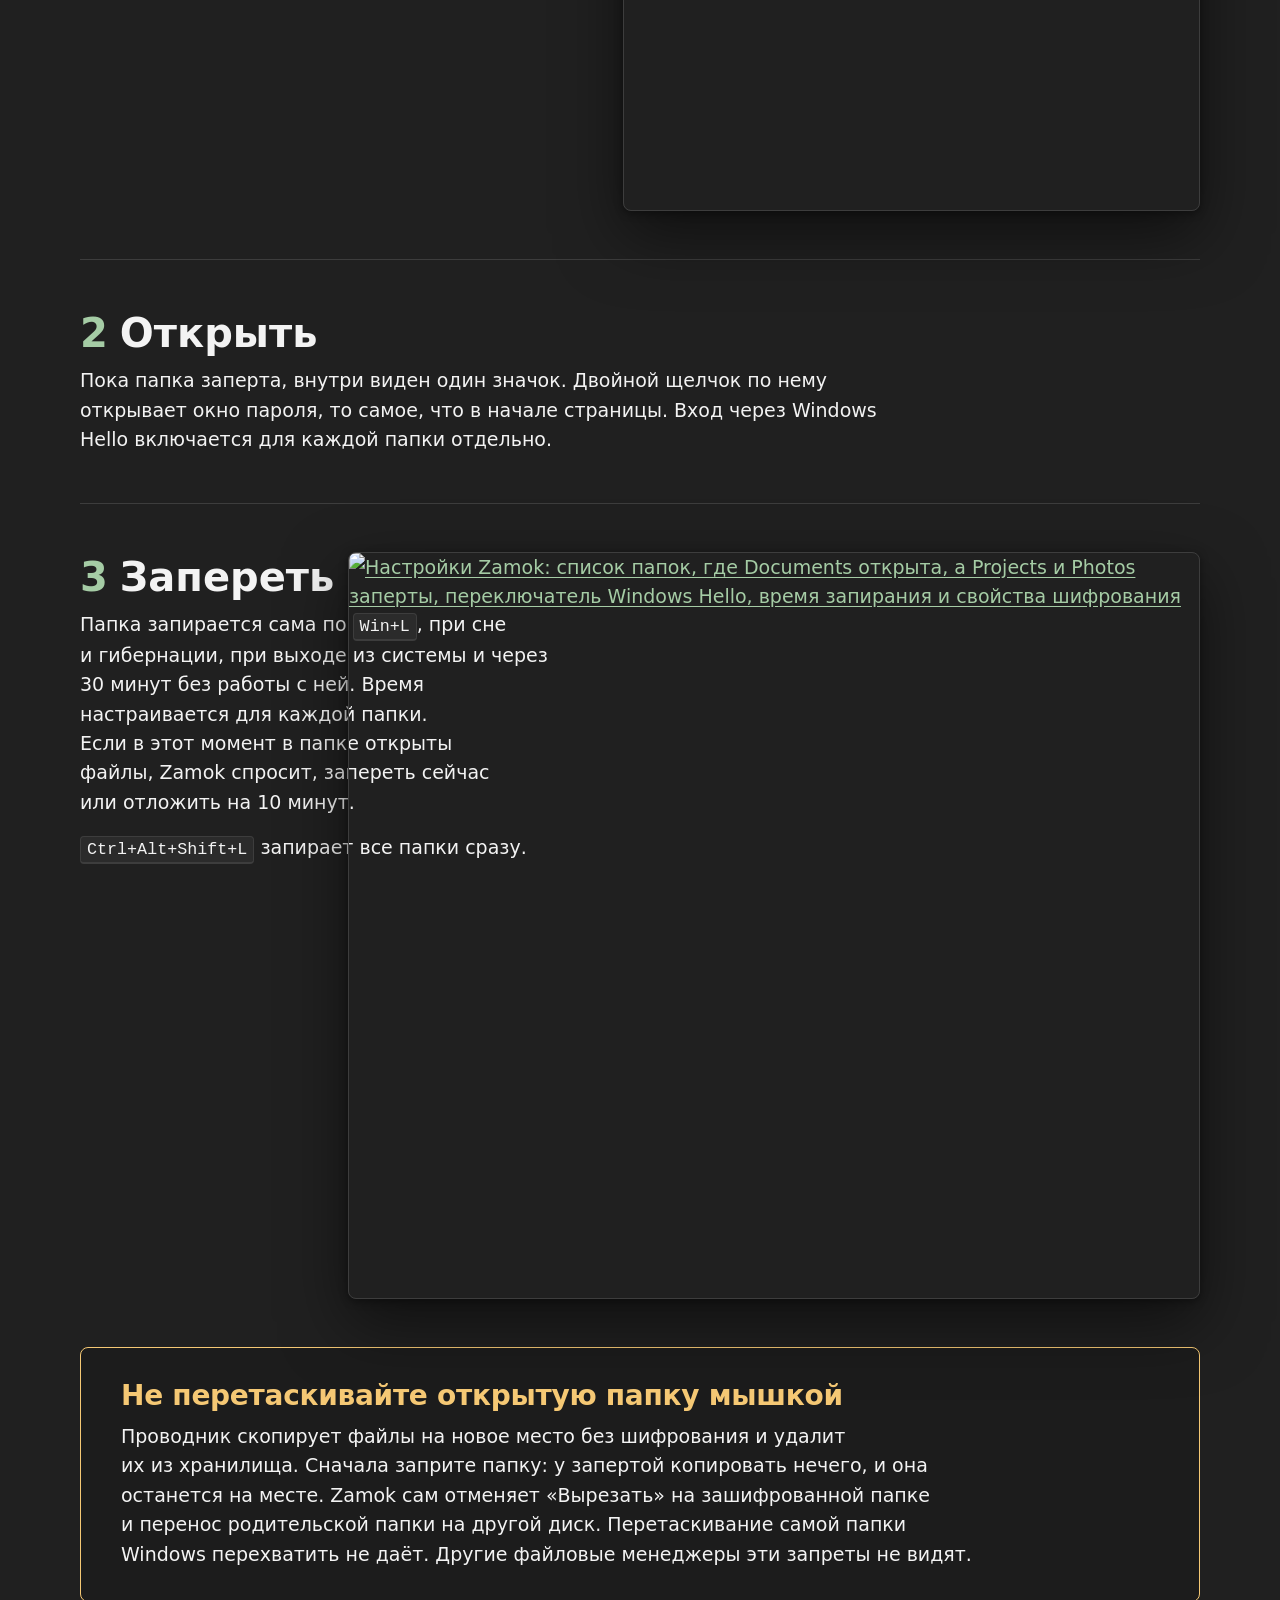
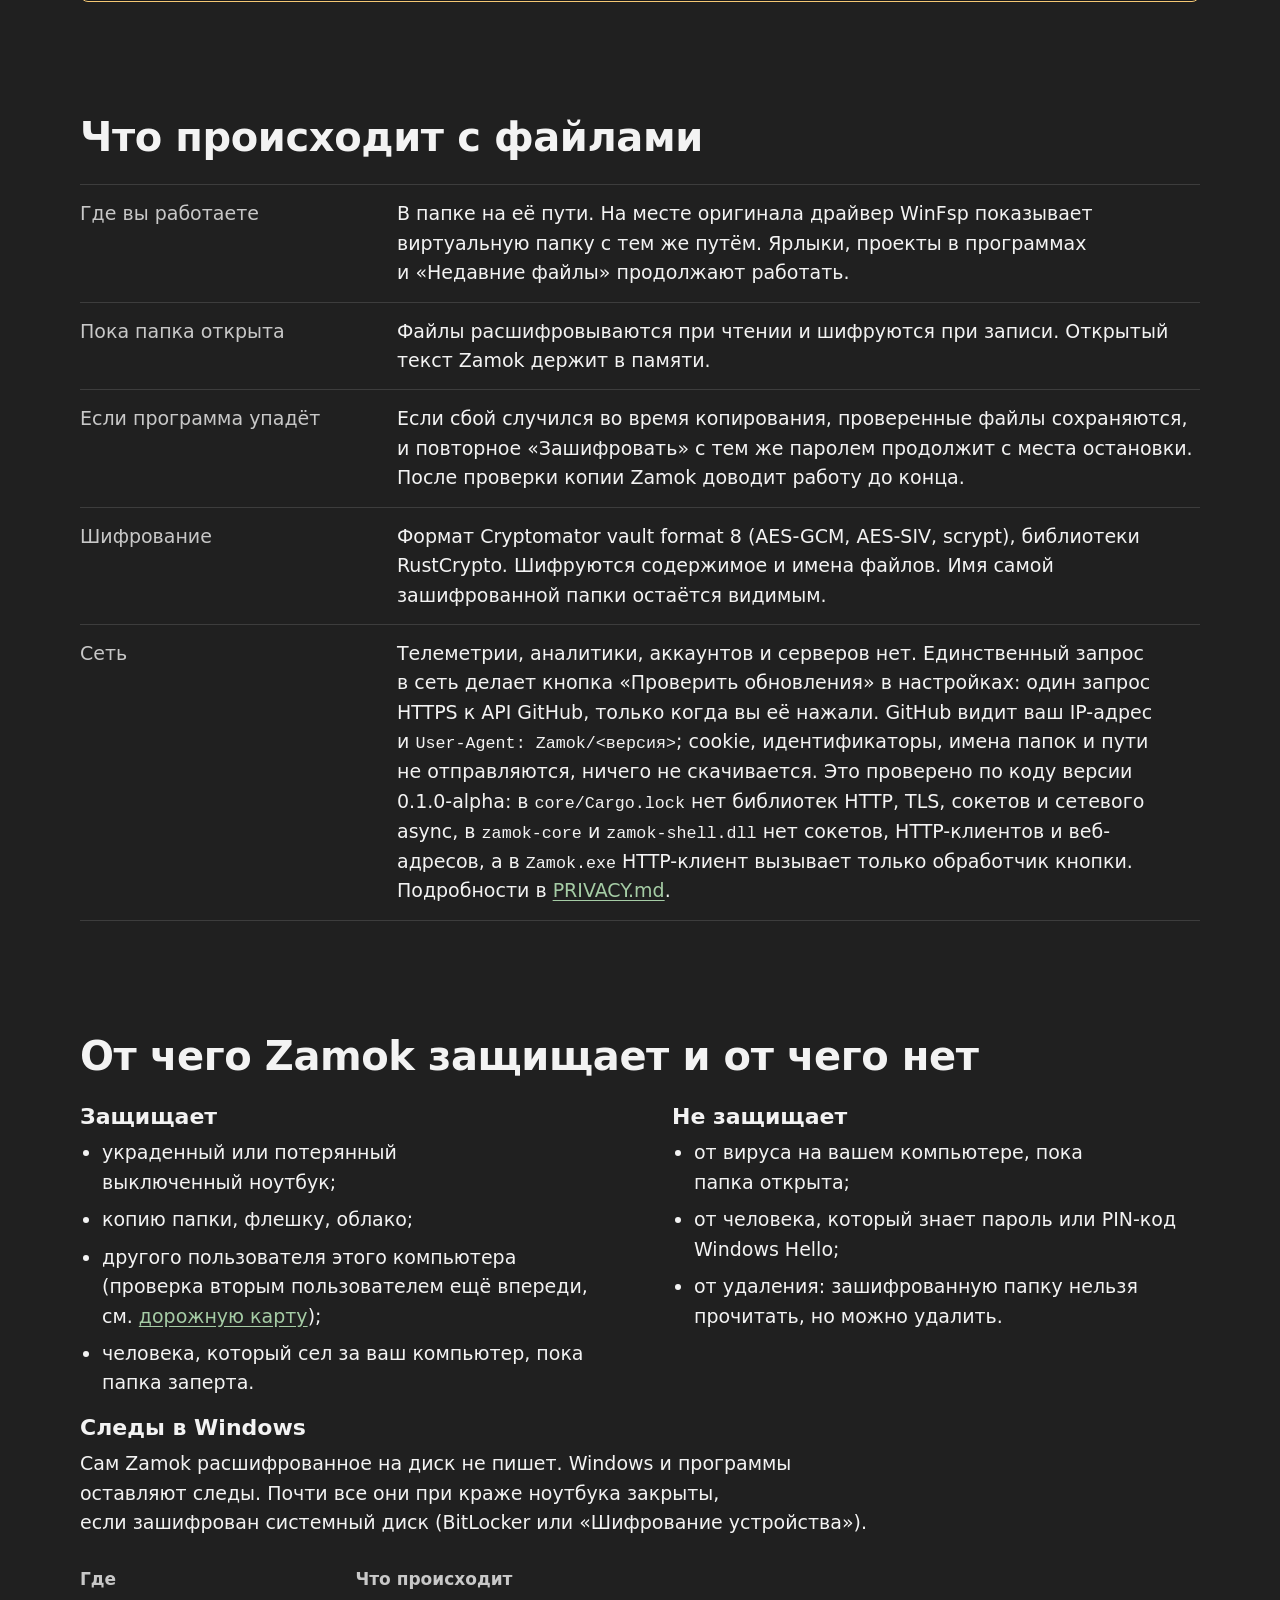
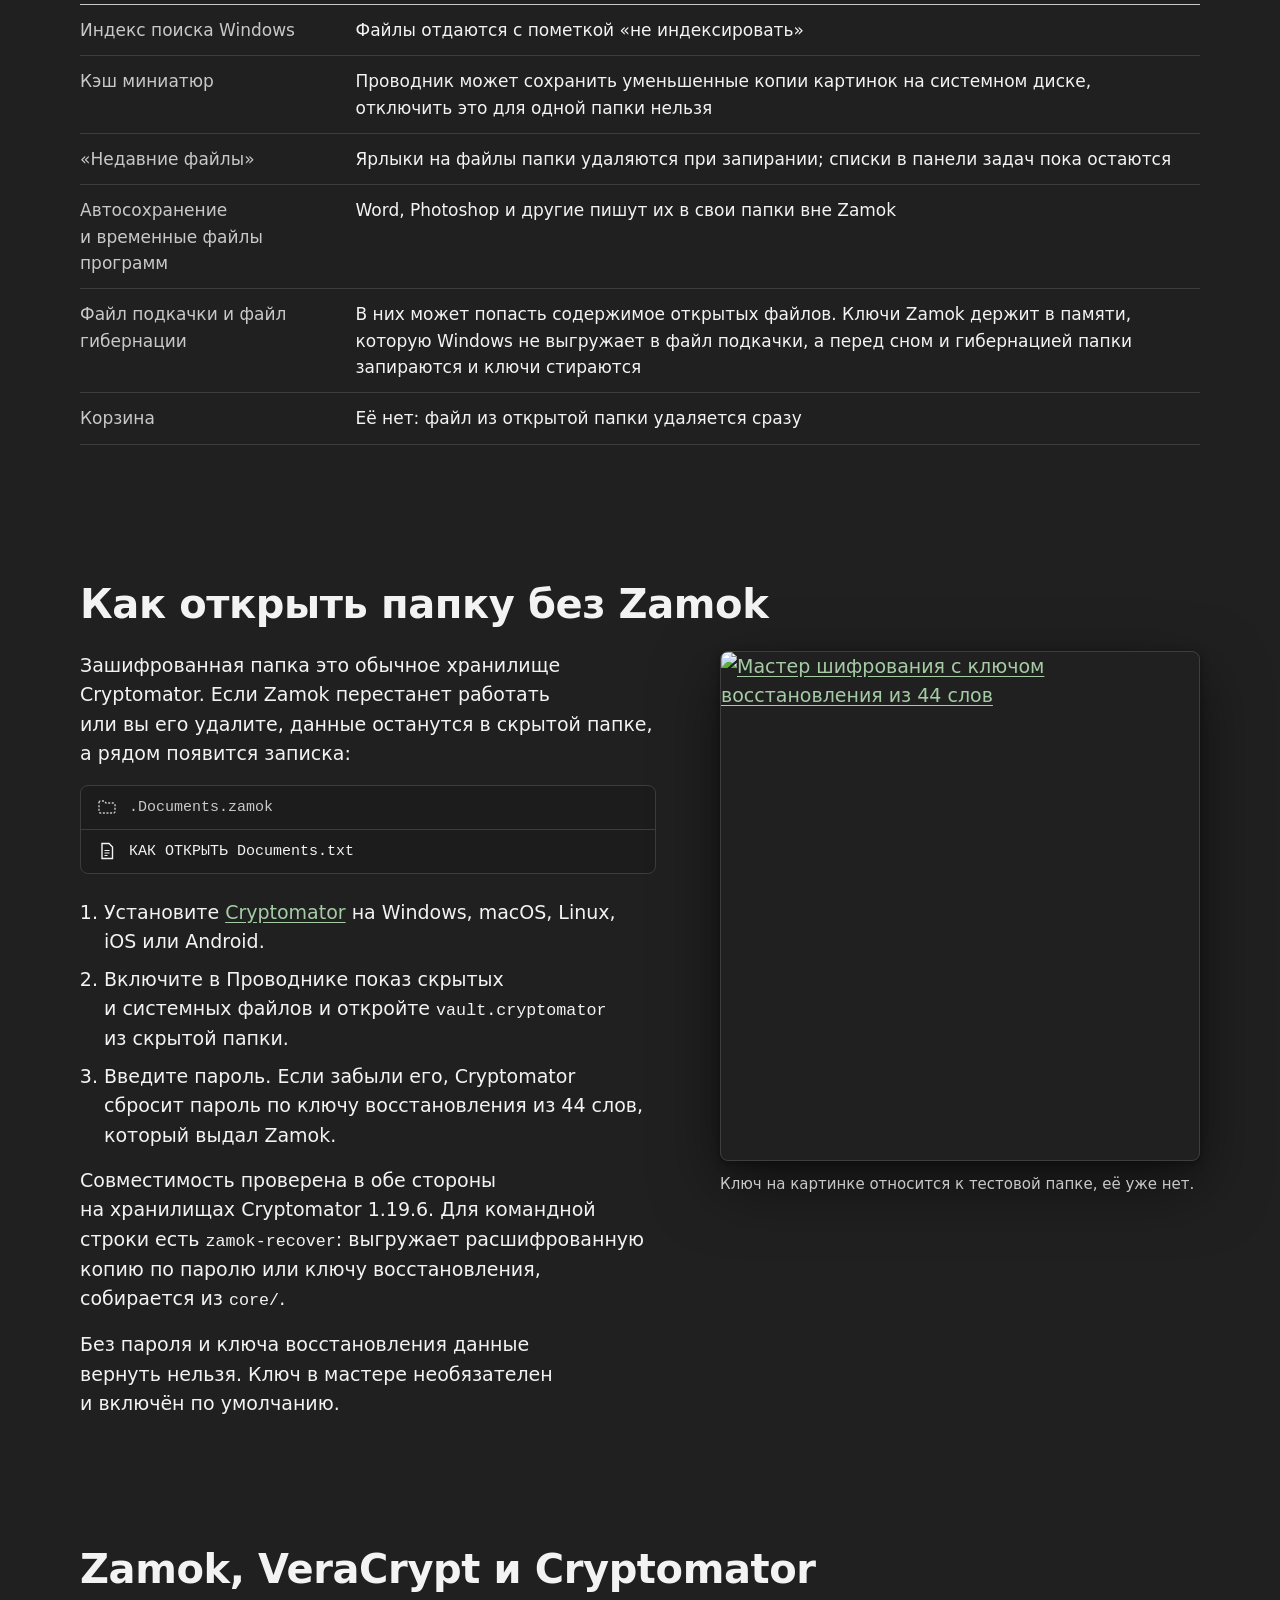
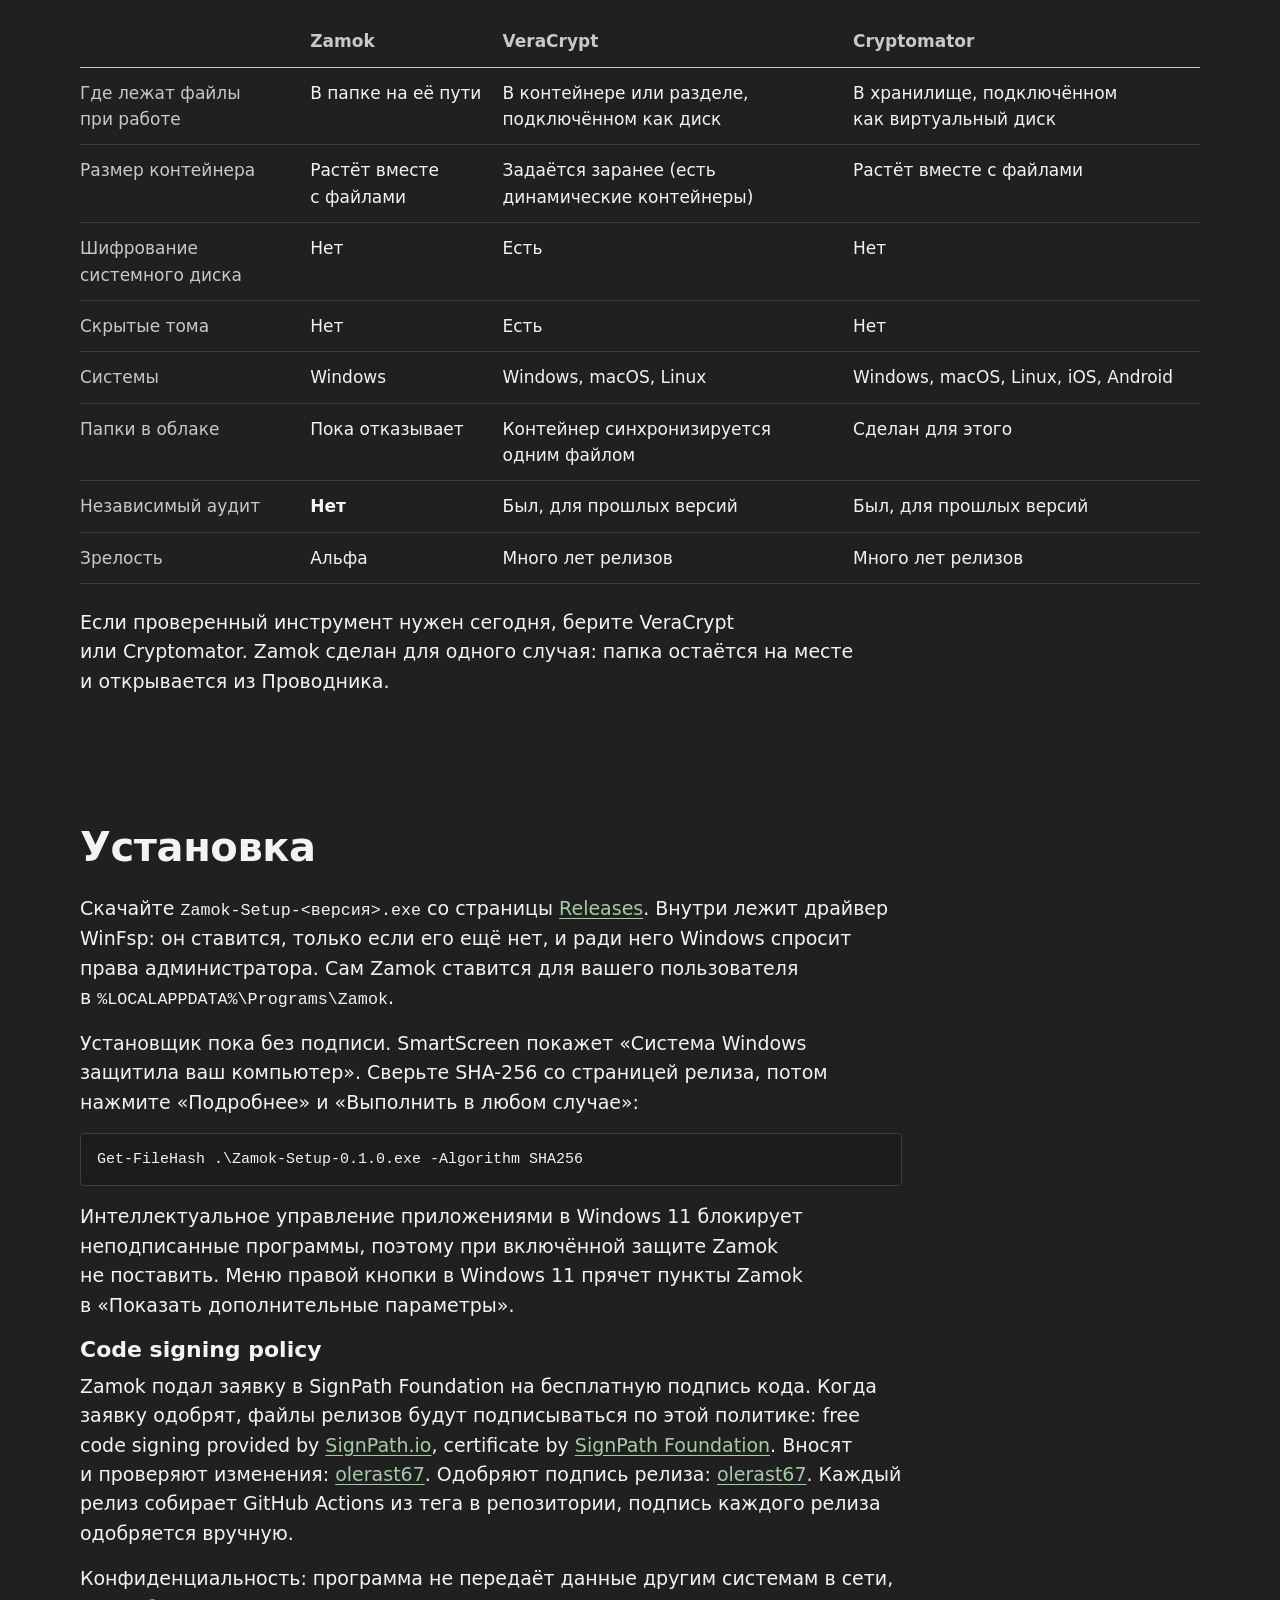
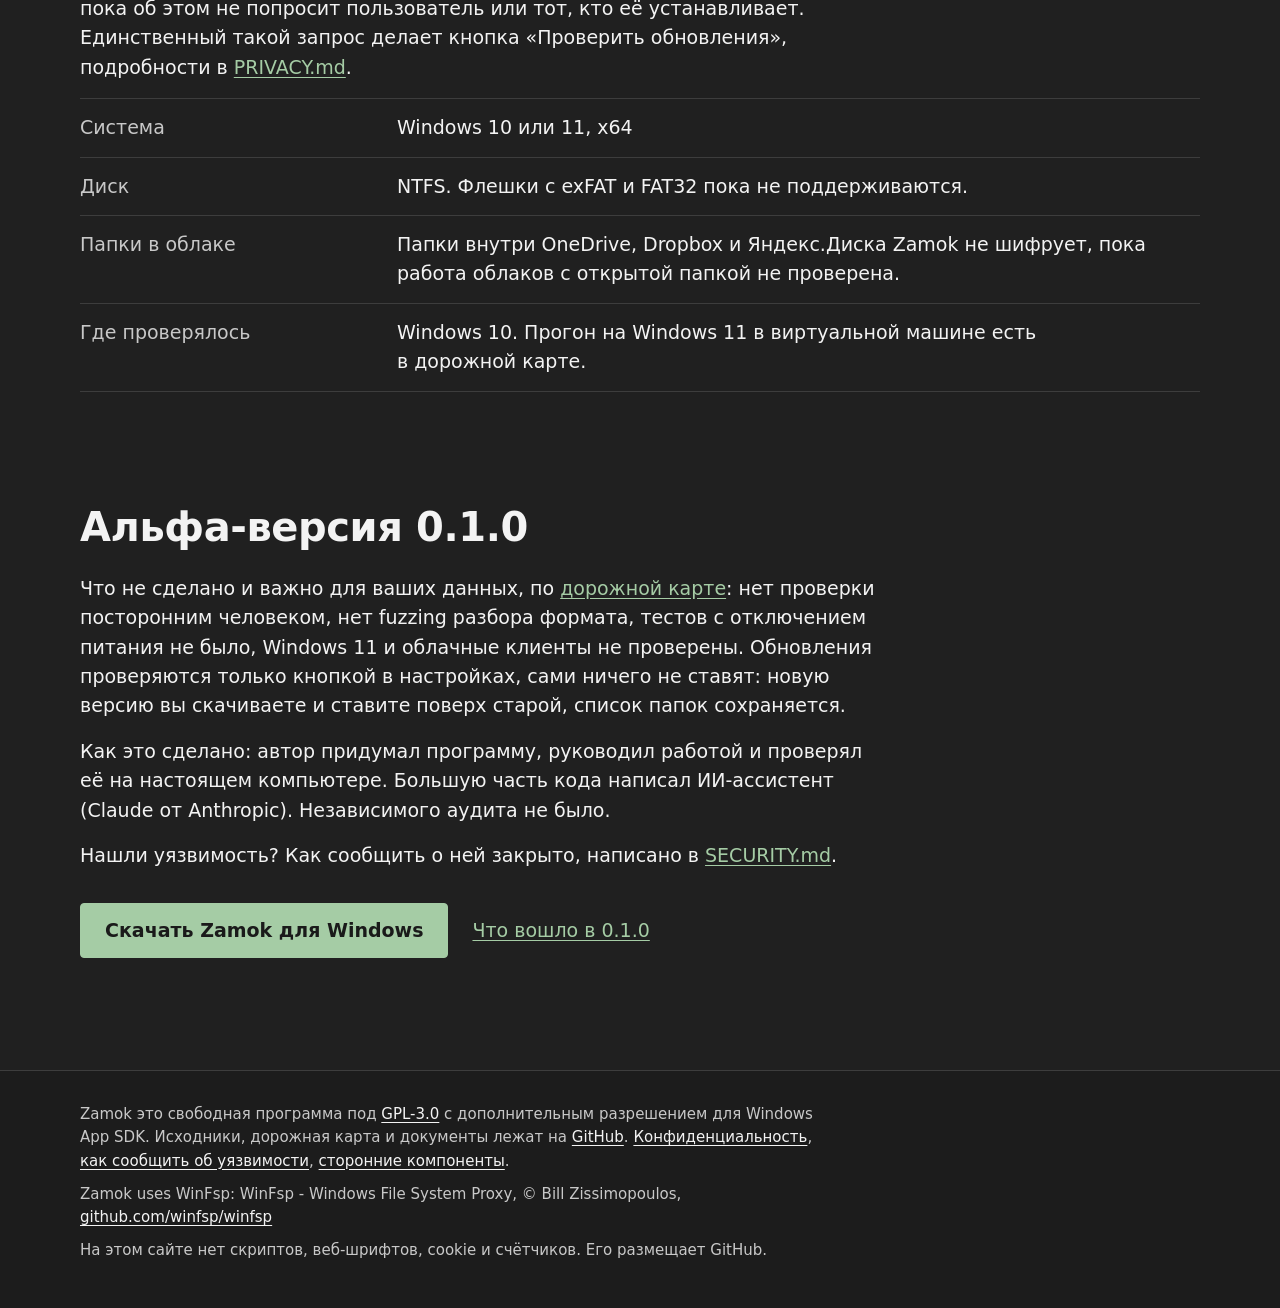
==== commit 8f15b9bc: "Add the code signing policy required by SignPath Foundation README, README.ru and both site pages ge" ====
--- a/site/ru/index.html
+++ b/site/ru/index.html
@@ -224,6 +224,9 @@
     <p>Установщик пока без&nbsp;подписи. SmartScreen покажет «Система Windows защитила ваш компьютер». Сверьте <span class="nw">SHA-256</span> со&nbsp;страницей релиза, потом нажмите «Подробнее» и&nbsp;«Выполнить в&nbsp;любом случае»:</p>
     <pre><code>Get-FileHash .\Zamok-Setup-0.1.0.exe -Algorithm SHA256</code></pre>
     <p>Интеллектуальное управление приложениями в&nbsp;Windows 11&nbsp;блокирует неподписанные программы, поэтому при&nbsp;включённой защите Zamok не&nbsp;поставить. Меню правой кнопки в&nbsp;Windows 11&nbsp;прячет пункты Zamok в&nbsp;«Показать дополнительные параметры».</p>
+    <h3 id="signing" lang="en">Code signing policy</h3>
+    <p>Zamok подал заявку в&nbsp;SignPath Foundation на&nbsp;бесплатную подпись кода. Когда заявку одобрят, файлы релизов будут подписываться по&nbsp;этой политике: <span lang="en">free code signing provided by <a href="https://about.signpath.io">SignPath.io</a>, certificate by <a href="https://signpath.org">SignPath Foundation</a></span>. Вносят и&nbsp;проверяют изменения: <a href="https://github.com/olerast67">olerast67</a>. Одобряют подпись релиза: <a href="https://github.com/olerast67">olerast67</a>. Каждый релиз собирает GitHub Actions из&nbsp;тега в&nbsp;репозитории, подпись каждого релиза одобряется вручную.</p>
+    <p>Конфиденциальность: программа не&nbsp;передаёт данные другим системам в&nbsp;сети, пока об&nbsp;этом не&nbsp;попросит пользователь или&nbsp;тот, кто её&nbsp;устанавливает. Единственный такой запрос делает кнопка «Проверить обновления», подробности в&nbsp;<a href="https://github.com/olerast67/zamok/blob/main/PRIVACY.md">PRIVACY.md</a>.</p>
   </div>
   <dl class="sheet">
     <div><dt>Система</dt><dd>Windows 10 или&nbsp;11, x64</dd></div>
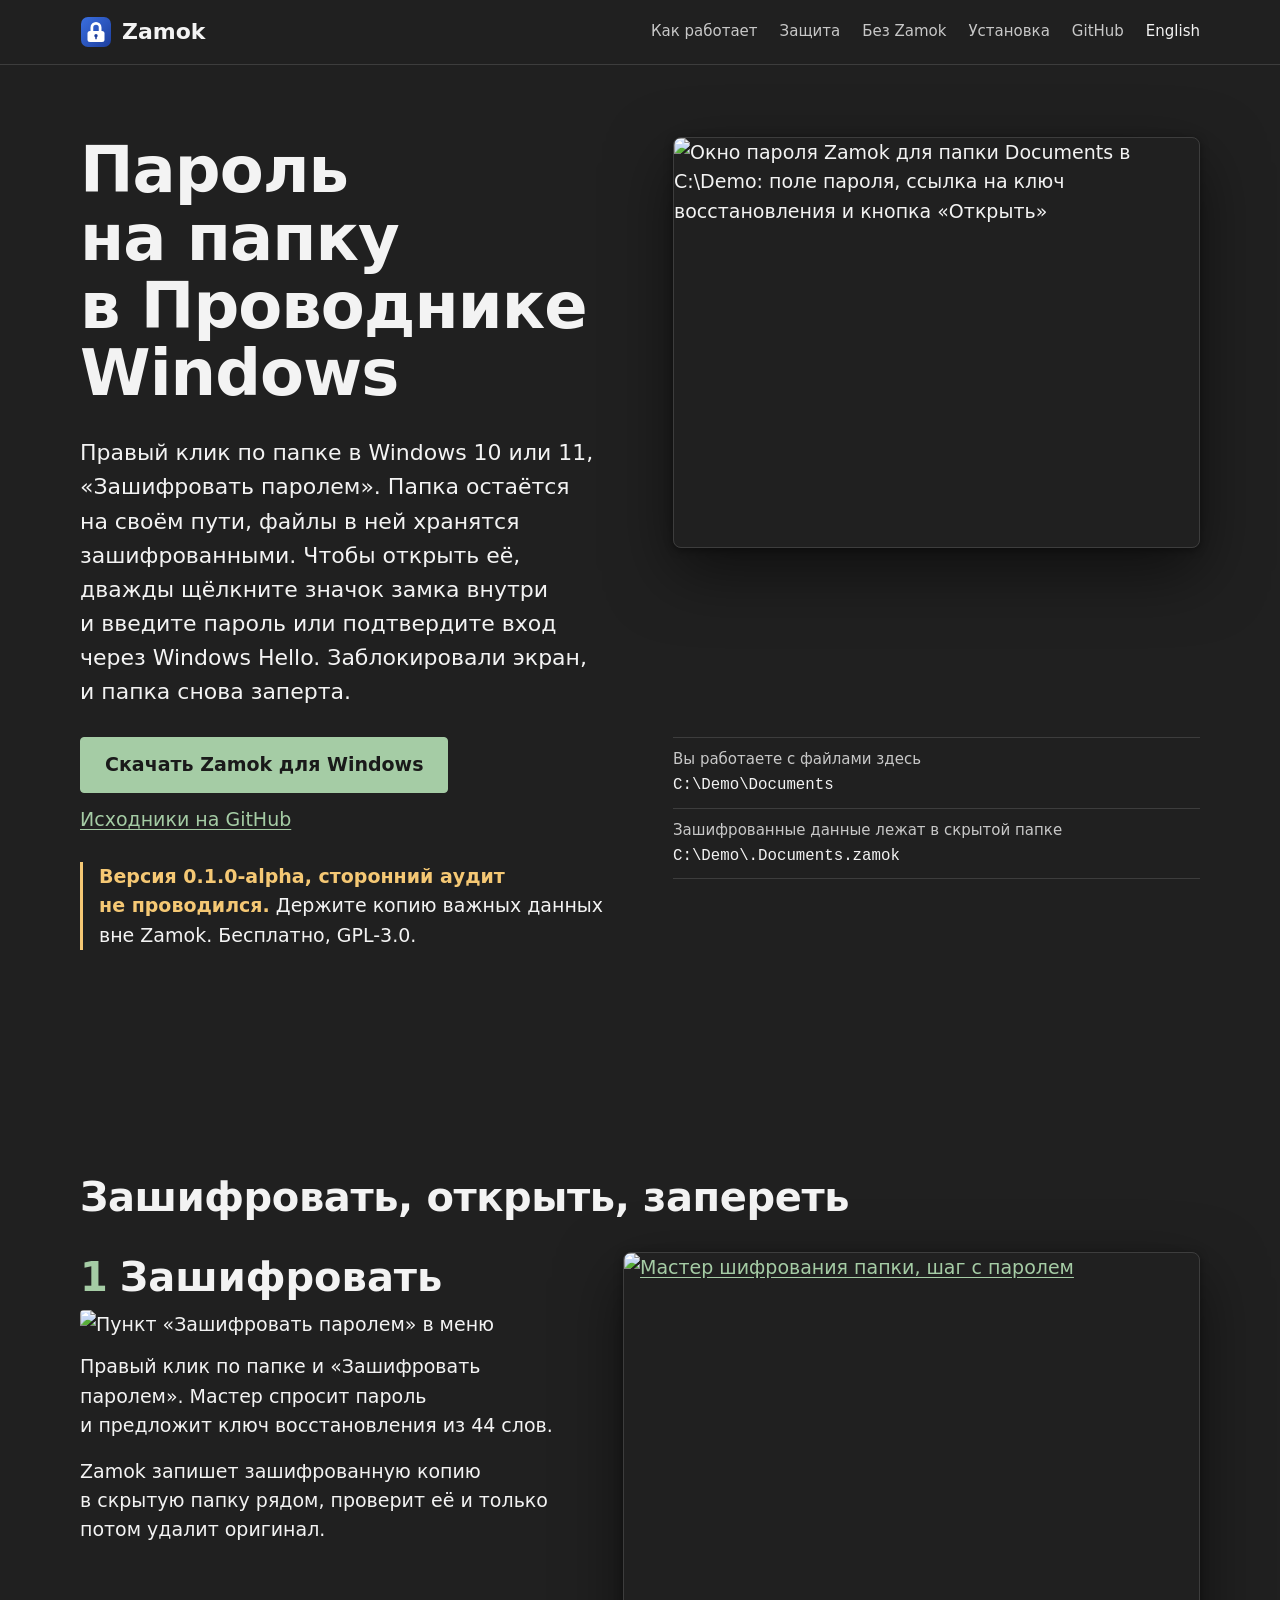
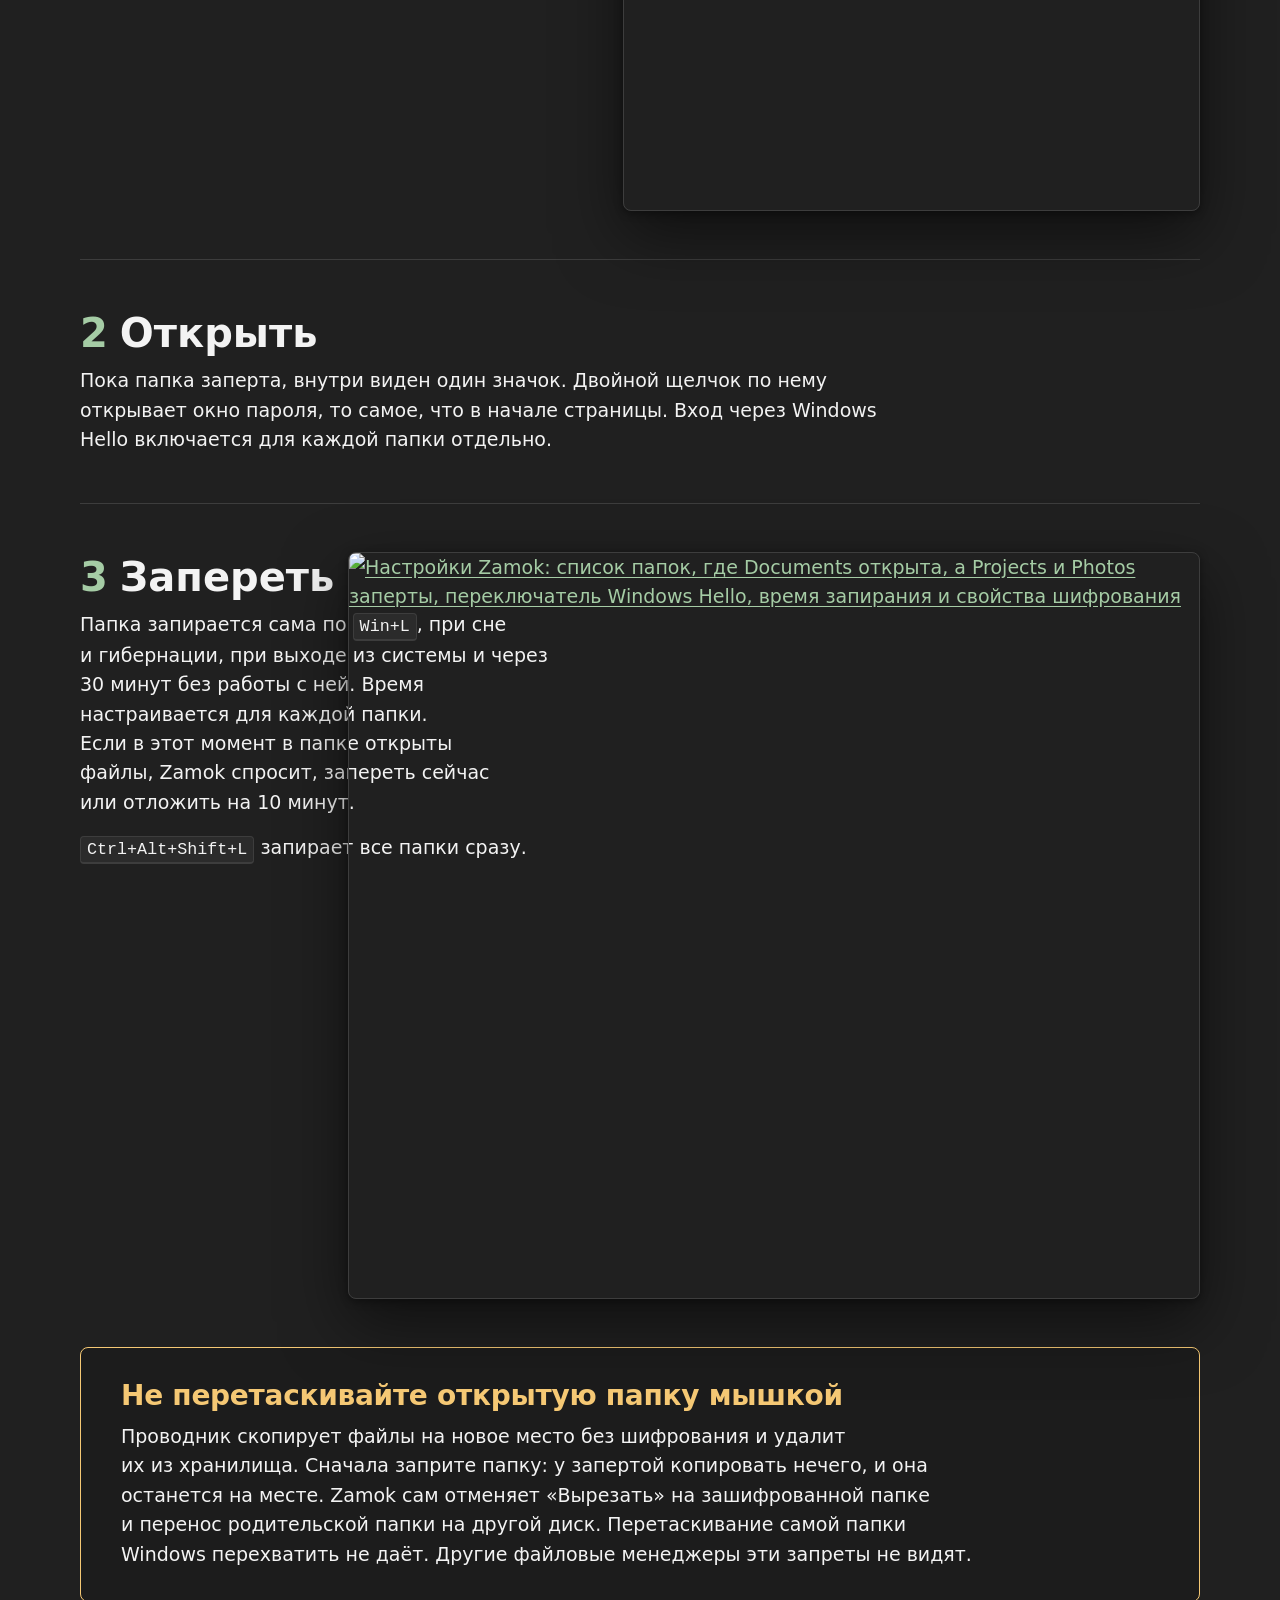
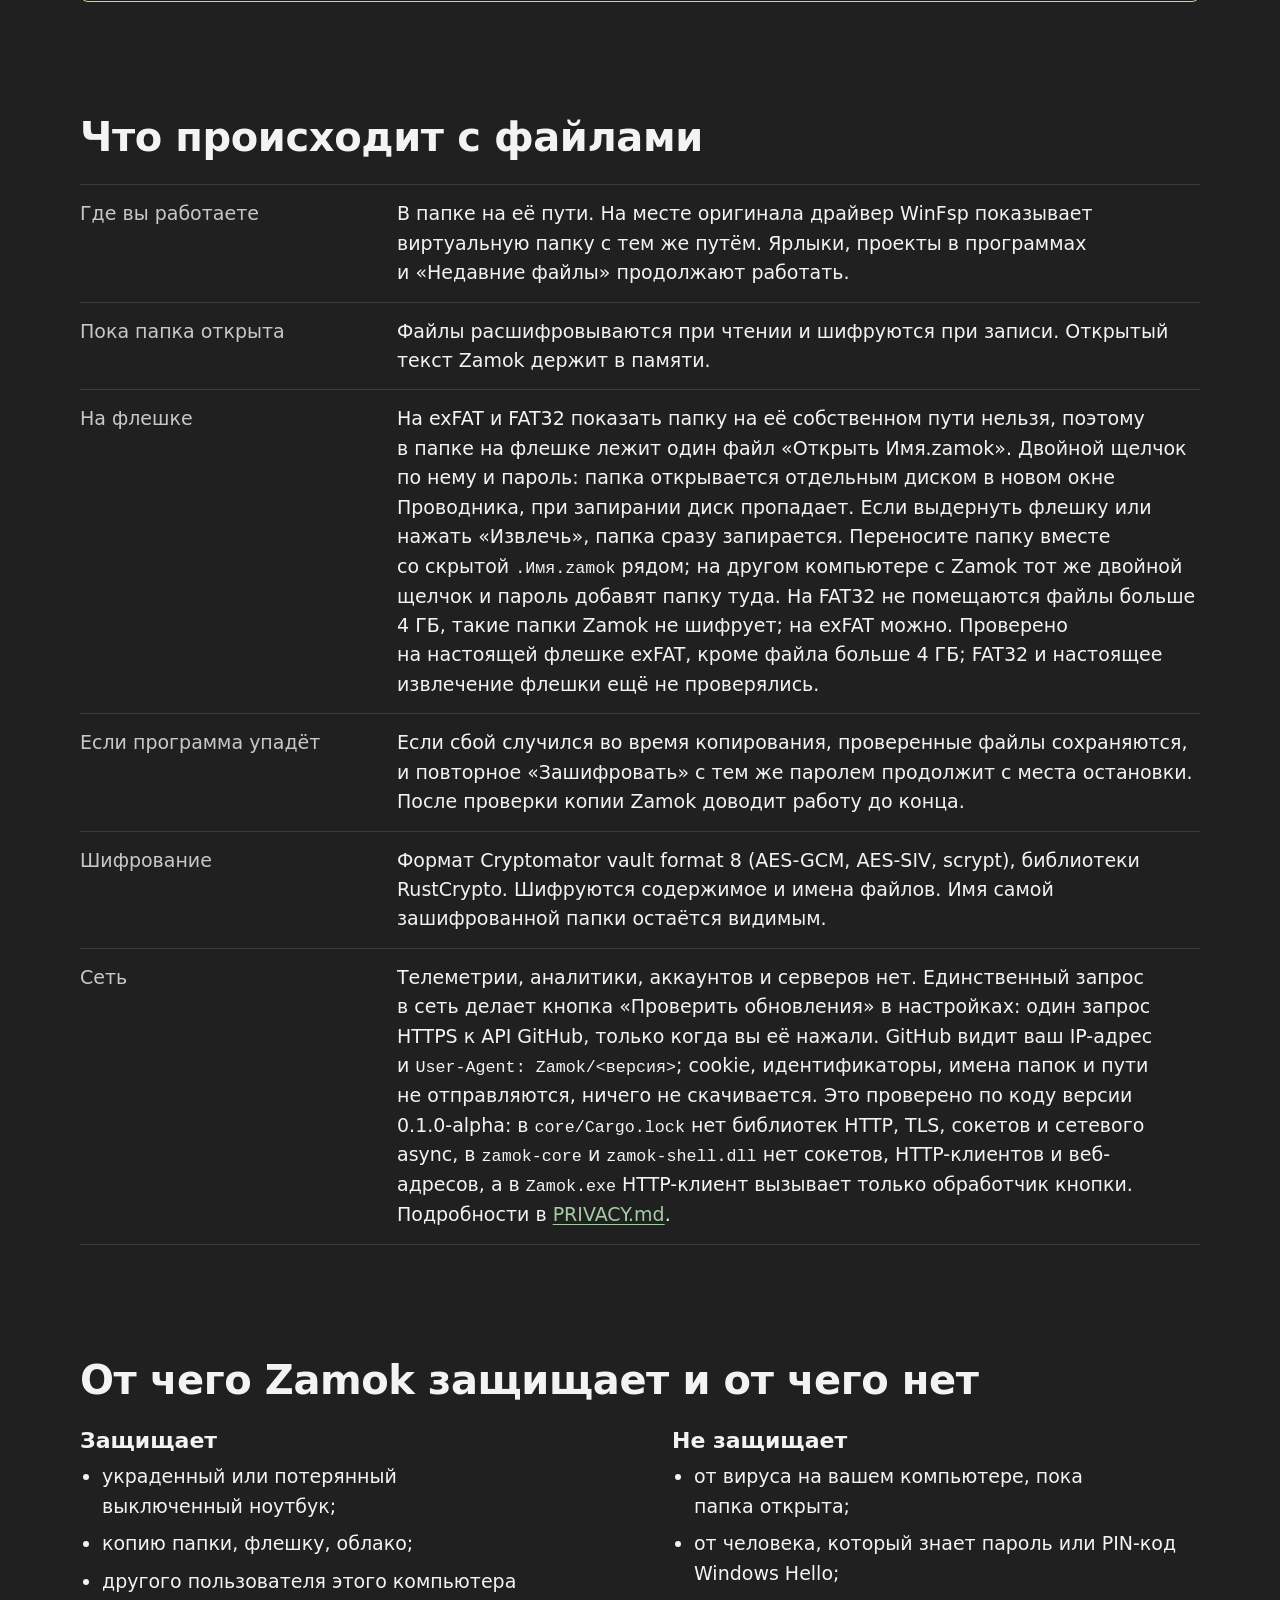
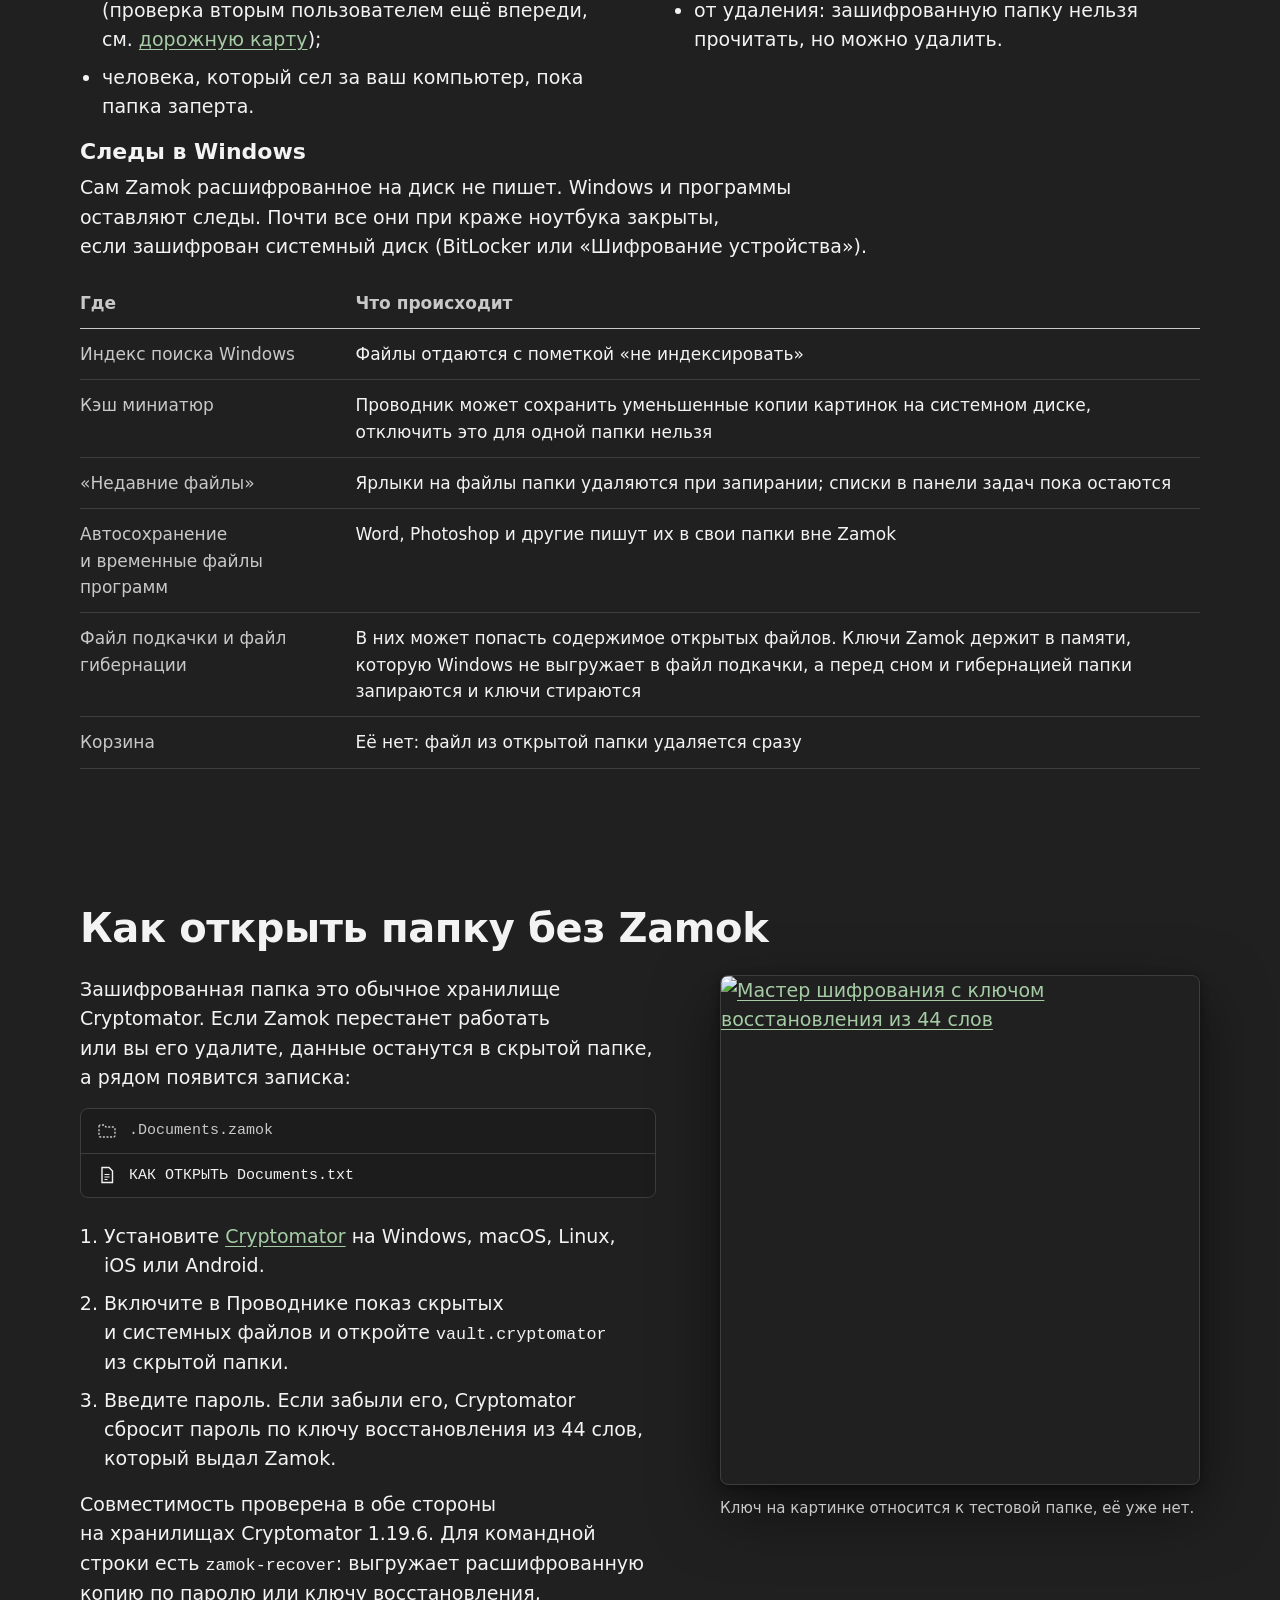
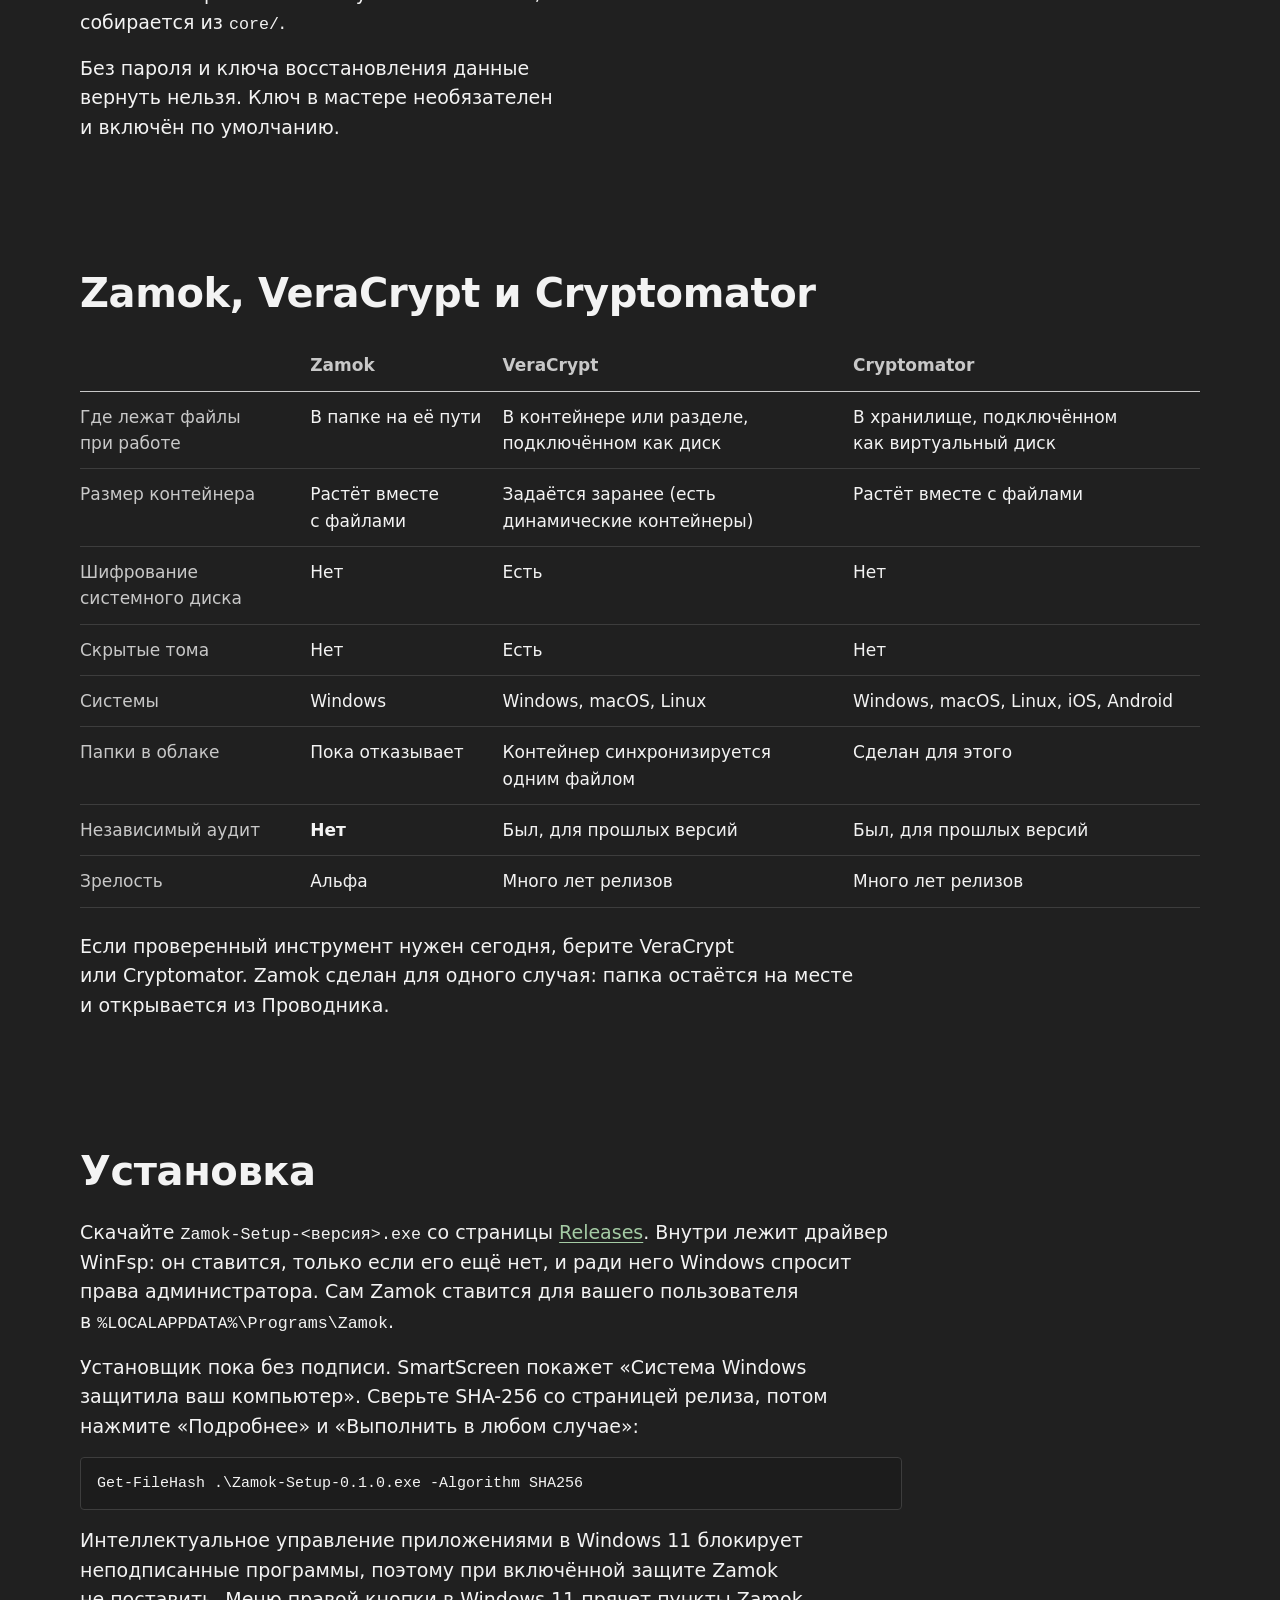
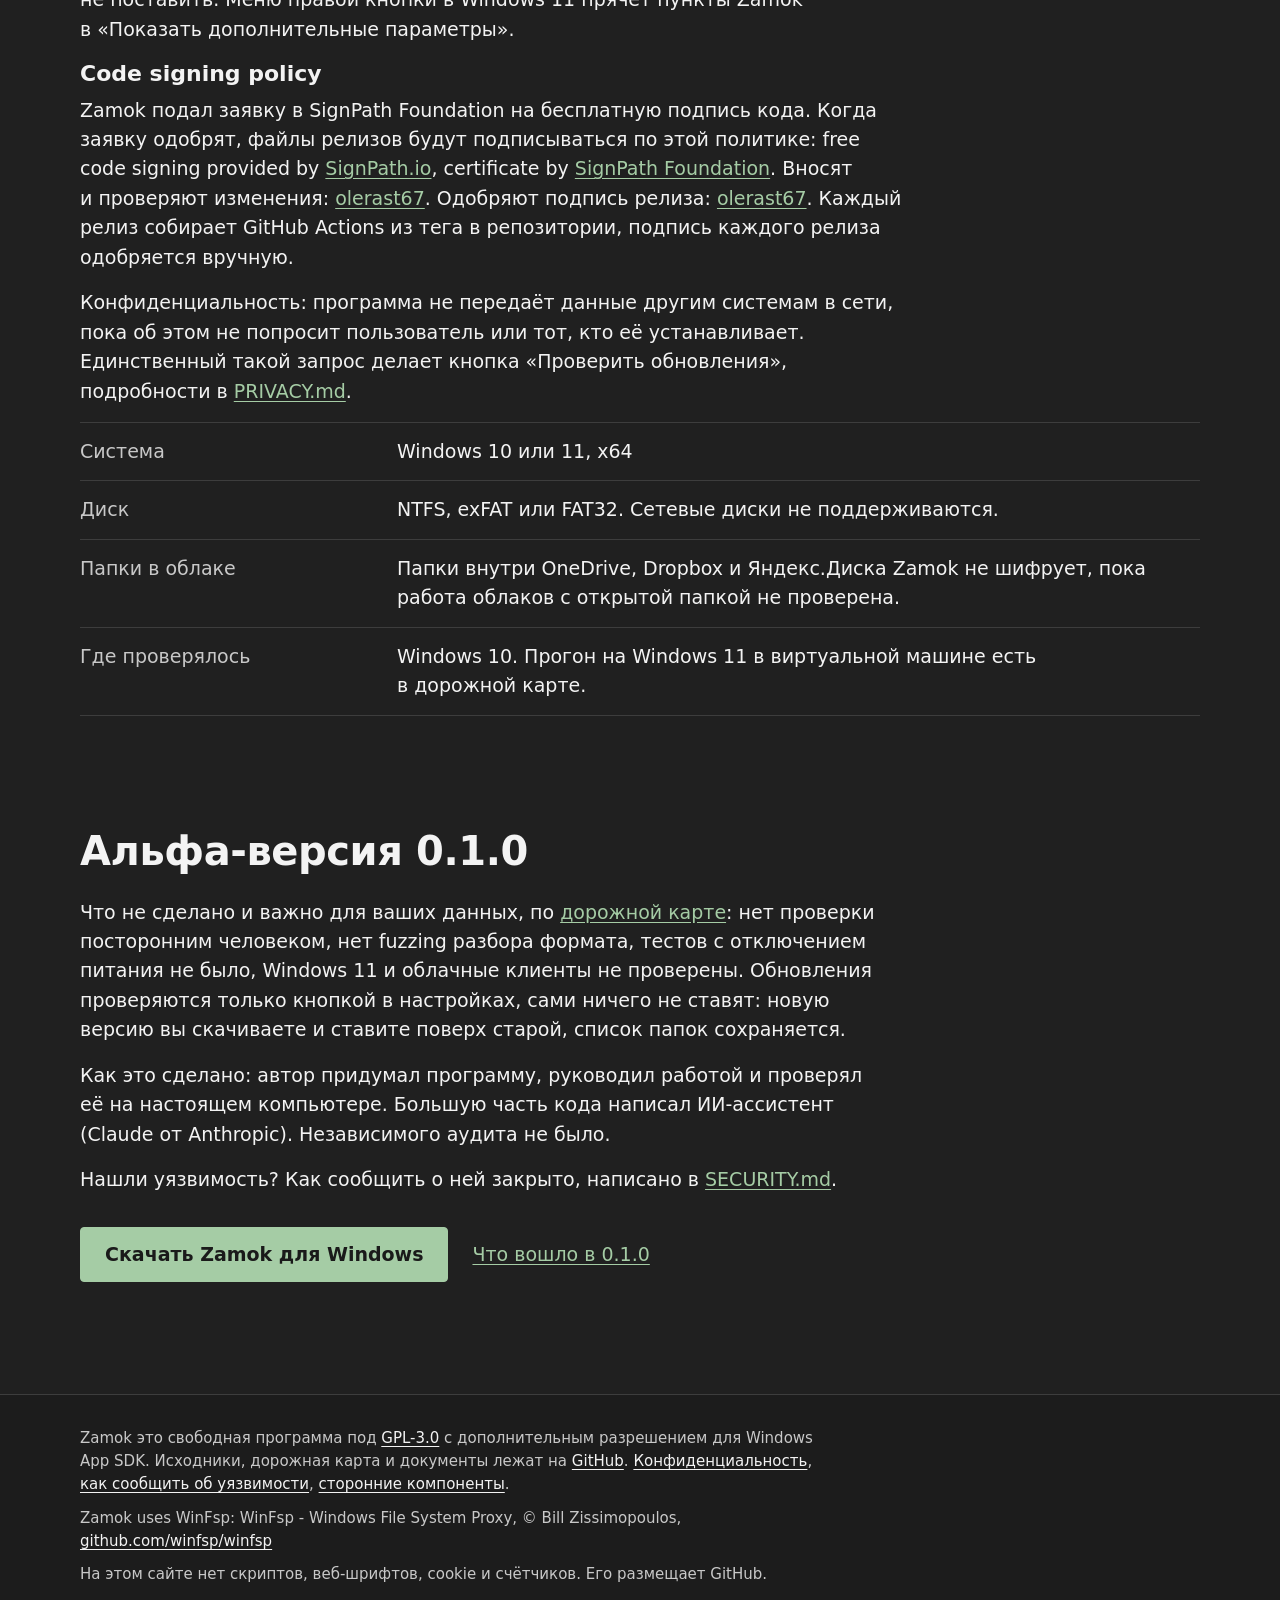
==== commit 5cab0249: "Support folders on exFAT and FAT32 drives with a drive letter WinFsp can mount on a folder path only" ====
--- a/site/ru/index.html
+++ b/site/ru/index.html
@@ -128,6 +128,7 @@
   <dl class="sheet">
     <div><dt>Где вы&nbsp;работаете</dt><dd>В&nbsp;папке на&nbsp;её&nbsp;пути. На&nbsp;месте оригинала драйвер WinFsp показывает виртуальную папку с&nbsp;тем&nbsp;же путём. Ярлыки, проекты в&nbsp;программах и&nbsp;«Недавние файлы» продолжают работать.</dd></div>
     <div><dt>Пока папка открыта</dt><dd>Файлы расшифровываются при&nbsp;чтении и&nbsp;шифруются при&nbsp;записи. Открытый текст Zamok держит в&nbsp;памяти.</dd></div>
+    <div><dt>На флешке</dt><dd>На&nbsp;exFAT и&nbsp;FAT32 показать папку на&nbsp;её&nbsp;собственном пути нельзя, поэтому в&nbsp;папке на&nbsp;флешке лежит один файл «Открыть Имя.zamok». Двойной щелчок по&nbsp;нему и&nbsp;пароль: папка открывается отдельным диском в&nbsp;новом окне Проводника, при&nbsp;запирании диск пропадает. Если выдернуть флешку или нажать «Извлечь», папка сразу запирается. Переносите папку вместе со&nbsp;скрытой <code>.Имя.zamok</code> рядом; на&nbsp;другом компьютере с&nbsp;Zamok тот же двойной щелчок и&nbsp;пароль добавят папку туда. На&nbsp;FAT32 не&nbsp;помещаются файлы больше 4&nbsp;ГБ, такие папки Zamok не&nbsp;шифрует; на&nbsp;exFAT можно. Проверено на&nbsp;настоящей флешке exFAT, кроме файла больше 4&nbsp;ГБ; FAT32 и&nbsp;настоящее извлечение флешки ещё не&nbsp;проверялись.</dd></div>
     <div><dt>Если&nbsp;программа упадёт</dt><dd>Если&nbsp;сбой случился во&nbsp;время копирования, проверенные файлы сохраняются, и&nbsp;повторное «Зашифровать» с&nbsp;тем&nbsp;же паролем продолжит с&nbsp;места остановки. После проверки копии Zamok доводит работу до&nbsp;конца.</dd></div>
     <div><dt>Шифрование</dt><dd>Формат Cryptomator vault format 8 (AES-GCM, AES-SIV, scrypt), библиотеки RustCrypto. Шифруются содержимое и&nbsp;имена файлов. Имя самой зашифрованной папки остаётся видимым.</dd></div>
     <div><dt>Сеть</dt><dd>Телеметрии, аналитики, аккаунтов и&nbsp;серверов&nbsp;нет. Единственный запрос в&nbsp;сеть делает кнопка «Проверить обновления» в&nbsp;настройках: один запрос HTTPS к&nbsp;API GitHub, только когда вы&nbsp;её&nbsp;нажали. GitHub видит ваш IP-адрес и&nbsp;<code>User-Agent: Zamok/&lt;версия&gt;</code>; cookie, идентификаторы, имена папок и&nbsp;пути не&nbsp;отправляются, ничего не&nbsp;скачивается. Это проверено по&nbsp;коду версии <span class="nw">0.1.0-alpha</span>: в&nbsp;<code>core/Cargo.lock</code> нет библиотек HTTP, TLS, сокетов и&nbsp;сетевого async, в&nbsp;<code>zamok-core</code> и&nbsp;<code>zamok-shell.dll</code> нет сокетов, HTTP-клиентов и&nbsp;веб-адресов, а&nbsp;в&nbsp;<code>Zamok.exe</code> HTTP-клиент вызывает только обработчик кнопки. Подробности в&nbsp;<a href="https://github.com/olerast67/zamok/blob/main/PRIVACY.md">PRIVACY.md</a>.</dd></div>
@@ -230,7 +231,7 @@
   </div>
   <dl class="sheet">
     <div><dt>Система</dt><dd>Windows 10 или&nbsp;11, x64</dd></div>
-    <div><dt>Диск</dt><dd>NTFS. Флешки с&nbsp;exFAT и&nbsp;FAT32 пока не&nbsp;поддерживаются.</dd></div>
+    <div><dt>Диск</dt><dd>NTFS, exFAT или FAT32. Сетевые диски не&nbsp;поддерживаются.</dd></div>
     <div><dt>Папки в&nbsp;облаке</dt><dd>Папки внутри OneDrive, Dropbox и&nbsp;Яндекс.Диска Zamok не&nbsp;шифрует, пока работа облаков с&nbsp;открытой папкой не&nbsp;проверена.</dd></div>
     <div><dt>Где проверялось</dt><dd>Windows&nbsp;10. Прогон на&nbsp;Windows 11&nbsp;в&nbsp;виртуальной машине есть в&nbsp;дорожной карте.</dd></div>
   </dl>
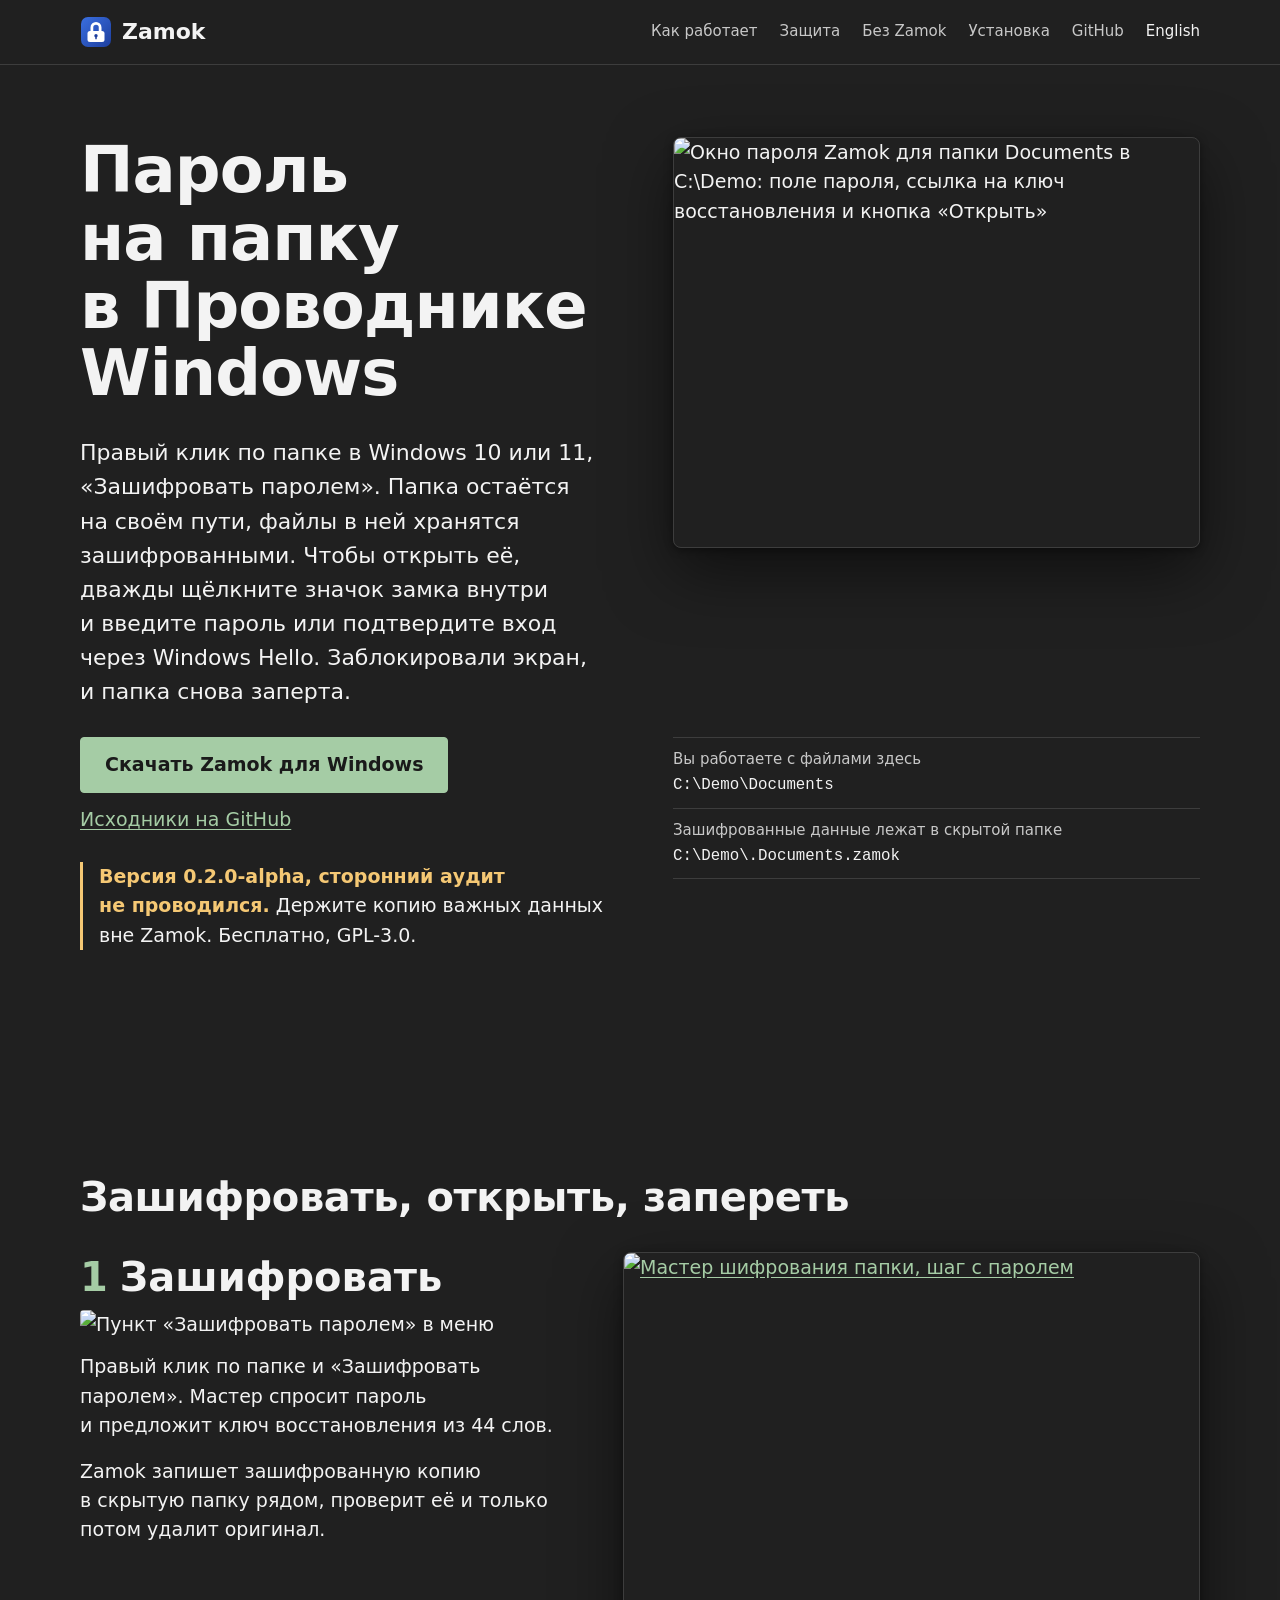
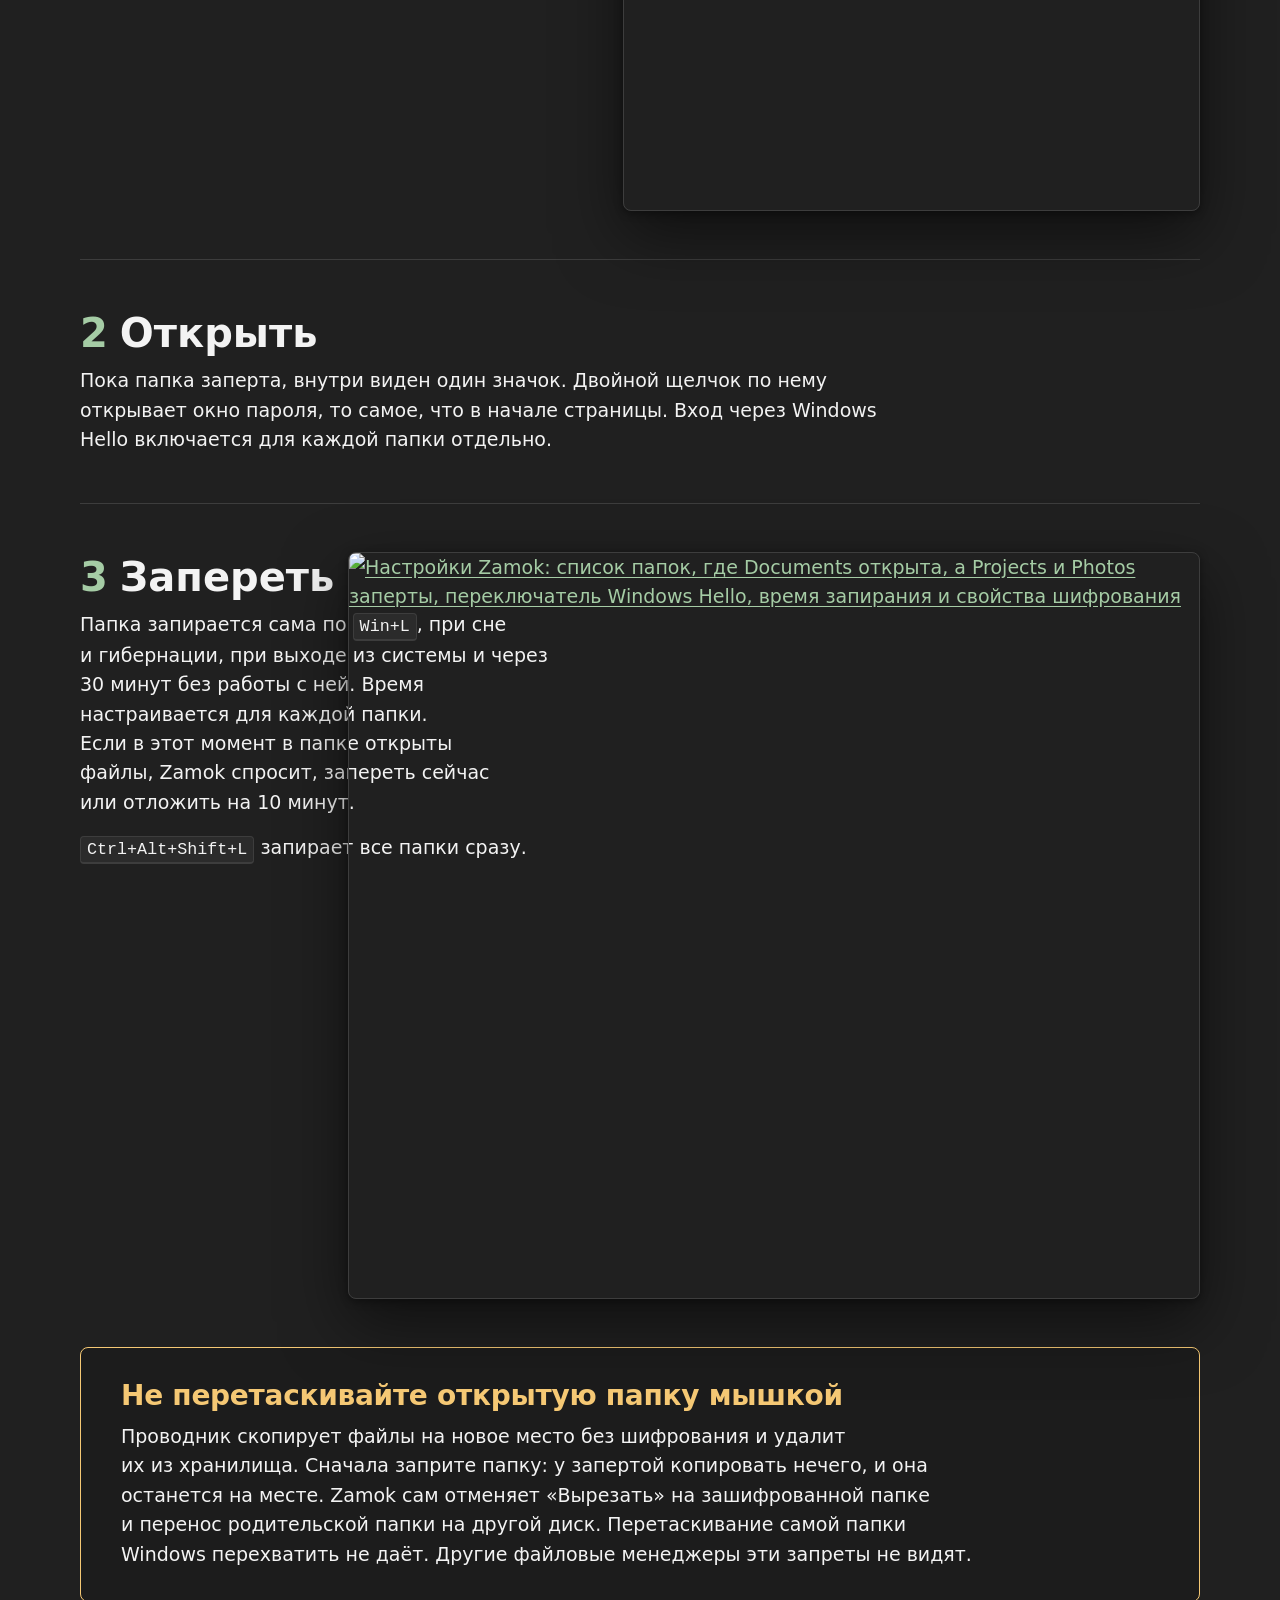
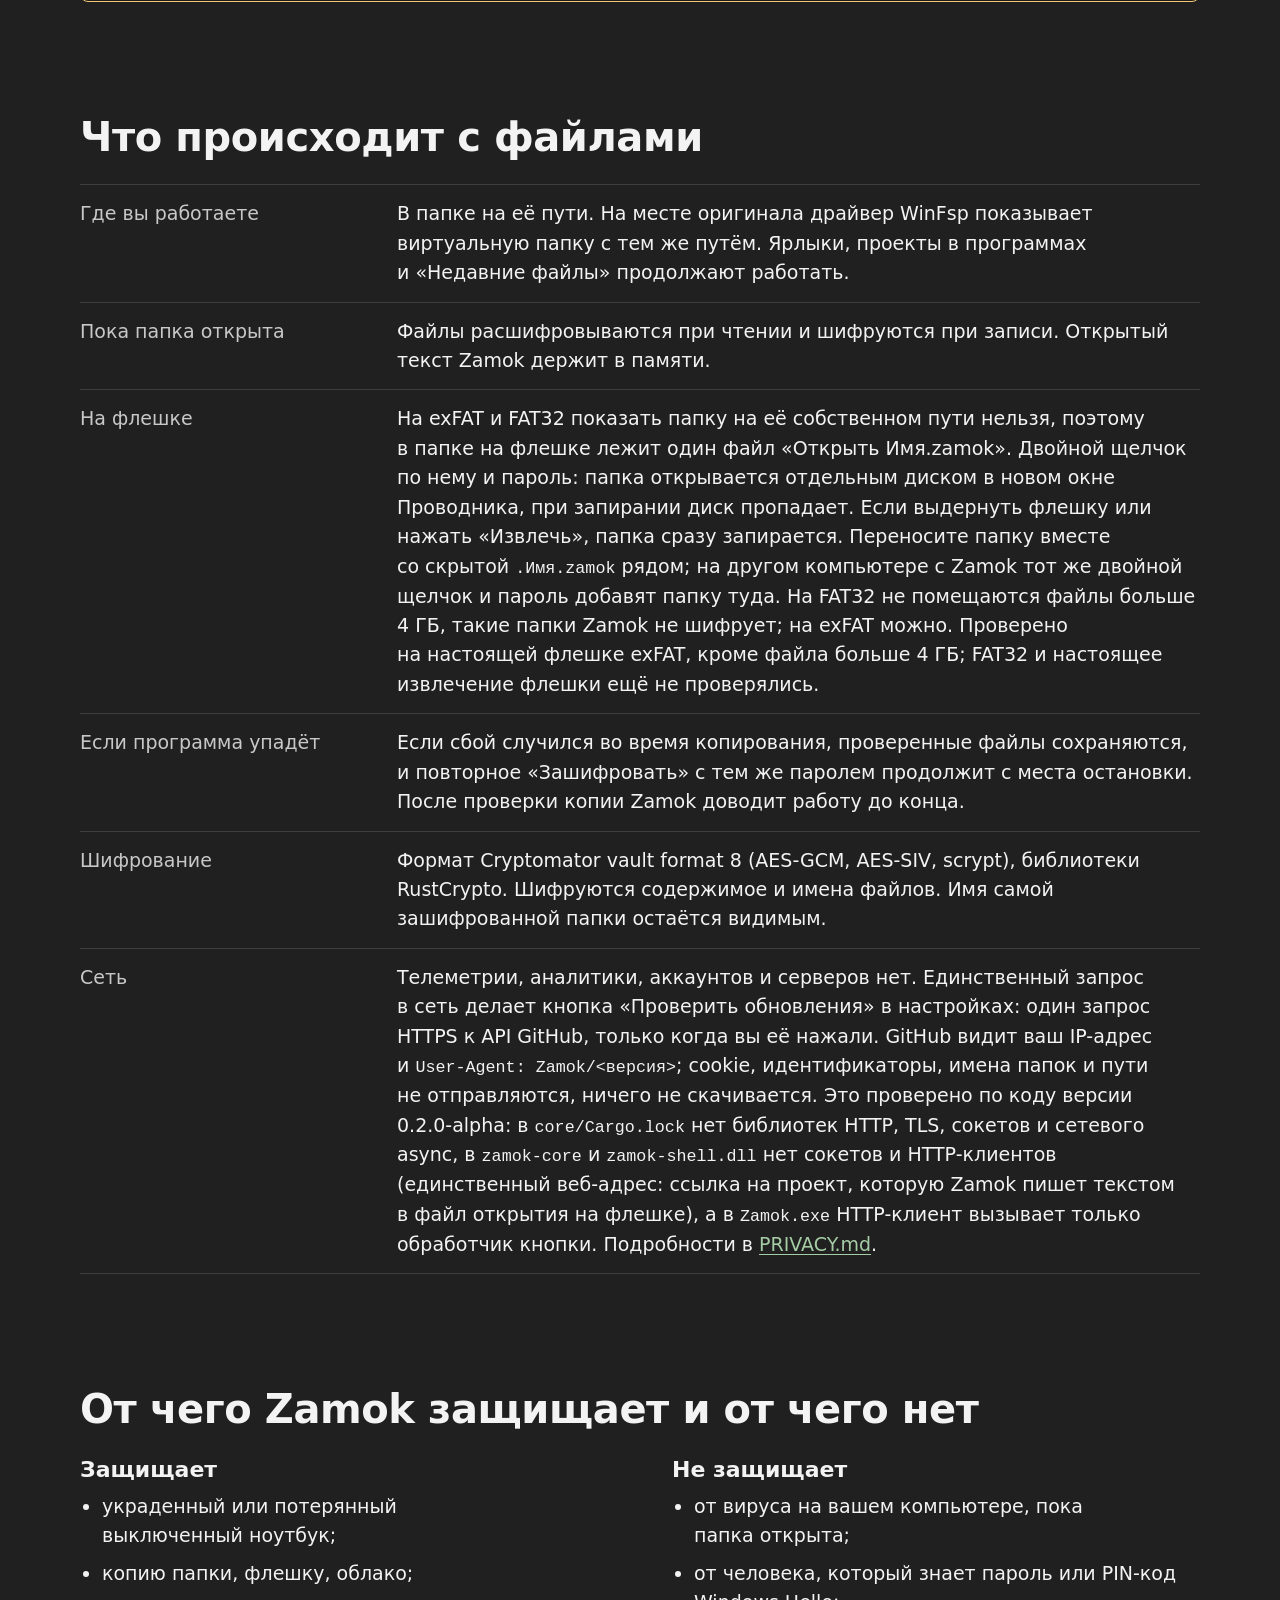
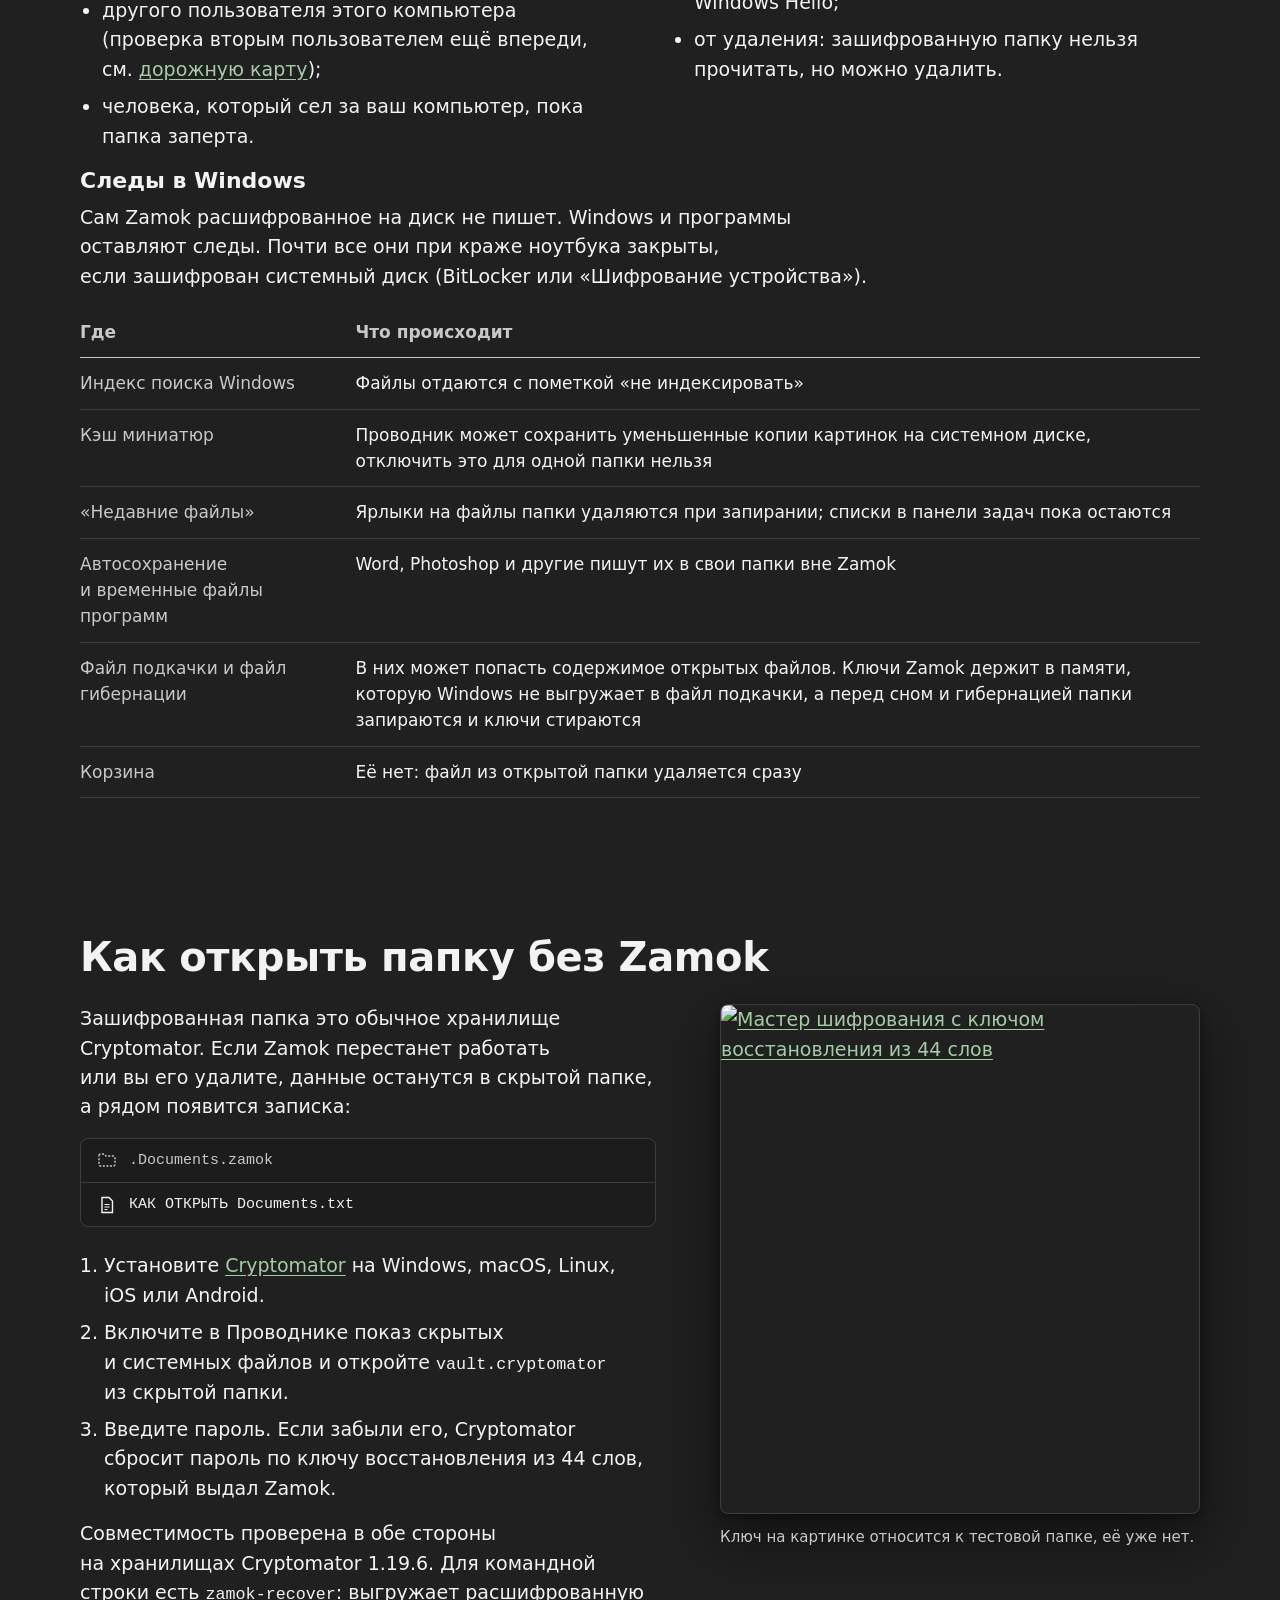
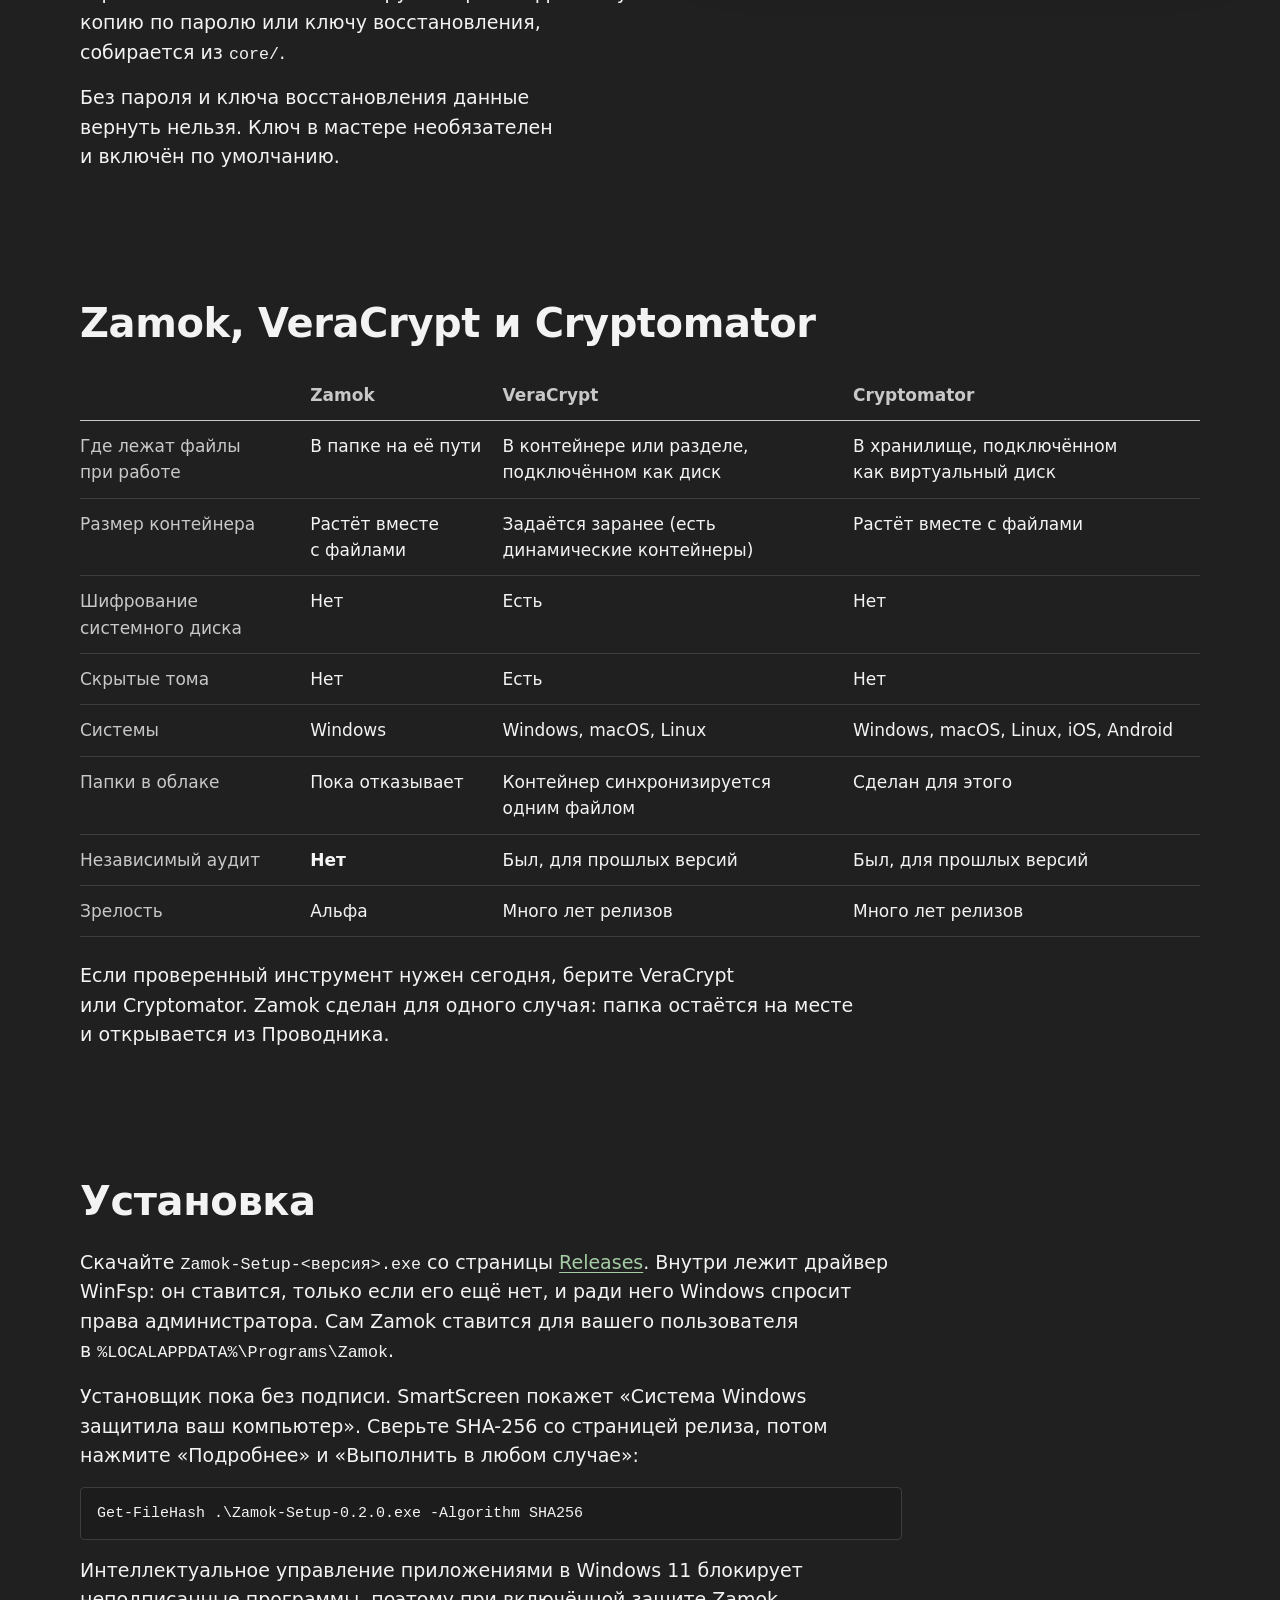
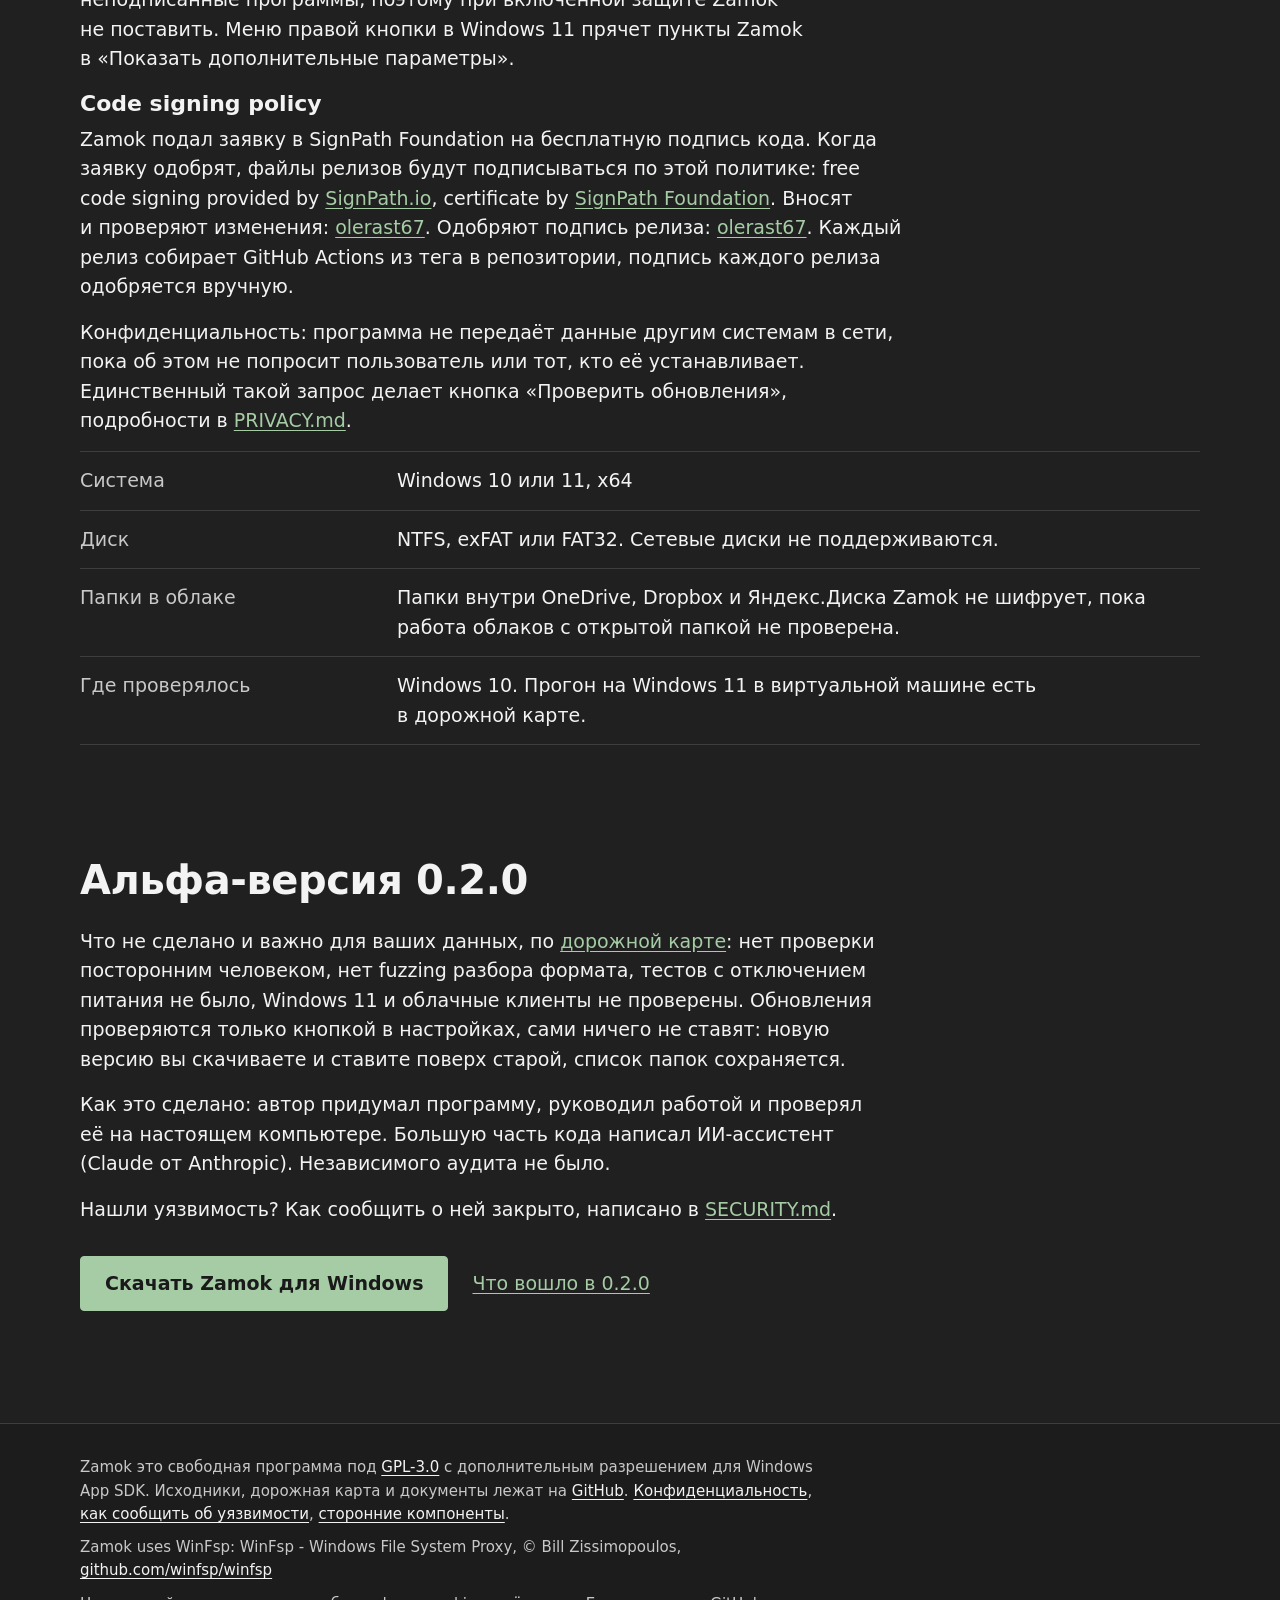
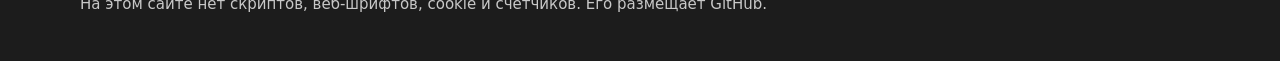
==== commit 4fc765a7: "Release 0.2.0-alpha: USB sticks and memory cards Co-Authored-By: Claude Opus 5.5 <noreply@anthropic." ====
--- a/site/ru/index.html
+++ b/site/ru/index.html
@@ -29,7 +29,7 @@
   "description": "Шифрование папок в Windows 10 и 11 из Проводника. Папка остаётся на своём пути. Формат Cryptomator vault format 8.",
   "applicationCategory": "SecurityApplication",
   "operatingSystem": "Windows 10, Windows 11",
-  "softwareVersion": "0.1.0-alpha",
+  "softwareVersion": "0.2.0-alpha",
   "inLanguage": ["ru", "en"],
   "isAccessibleForFree": true,
   "offers": { "@type": "Offer", "price": "0", "priceCurrency": "USD" },
@@ -75,7 +75,7 @@
     <a class="button" data-cta href="https://github.com/olerast67/zamok/releases">Скачать Zamok для&nbsp;Windows</a>
     <a href="https://github.com/olerast67/zamok">Исходники на&nbsp;GitHub</a>
   </div>
-  <p class="status"><strong>Версия <span class="nw">0.1.0-alpha</span>, сторонний аудит не&nbsp;проводился.</strong> Держите копию важных данных вне Zamok. Бесплатно, <span class="nw">GPL-3.0</span>.</p>
+  <p class="status"><strong>Версия <span class="nw">0.2.0-alpha</span>, сторонний аудит не&nbsp;проводился.</strong> Держите копию важных данных вне Zamok. Бесплатно, <span class="nw">GPL-3.0</span>.</p>
   <div class="hero-object">
     <figure class="shot">
       <img class="window" src="../images/screens/ru/unlock.png" alt="Окно пароля Zamok для папки Documents в C:\Demo: поле пароля, ссылка на ключ восстановления и кнопка «Открыть»" width="527" height="411" fetchpriority="high">
@@ -131,7 +131,7 @@
     <div><dt>На флешке</dt><dd>На&nbsp;exFAT и&nbsp;FAT32 показать папку на&nbsp;её&nbsp;собственном пути нельзя, поэтому в&nbsp;папке на&nbsp;флешке лежит один файл «Открыть Имя.zamok». Двойной щелчок по&nbsp;нему и&nbsp;пароль: папка открывается отдельным диском в&nbsp;новом окне Проводника, при&nbsp;запирании диск пропадает. Если выдернуть флешку или нажать «Извлечь», папка сразу запирается. Переносите папку вместе со&nbsp;скрытой <code>.Имя.zamok</code> рядом; на&nbsp;другом компьютере с&nbsp;Zamok тот же двойной щелчок и&nbsp;пароль добавят папку туда. На&nbsp;FAT32 не&nbsp;помещаются файлы больше 4&nbsp;ГБ, такие папки Zamok не&nbsp;шифрует; на&nbsp;exFAT можно. Проверено на&nbsp;настоящей флешке exFAT, кроме файла больше 4&nbsp;ГБ; FAT32 и&nbsp;настоящее извлечение флешки ещё не&nbsp;проверялись.</dd></div>
     <div><dt>Если&nbsp;программа упадёт</dt><dd>Если&nbsp;сбой случился во&nbsp;время копирования, проверенные файлы сохраняются, и&nbsp;повторное «Зашифровать» с&nbsp;тем&nbsp;же паролем продолжит с&nbsp;места остановки. После проверки копии Zamok доводит работу до&nbsp;конца.</dd></div>
     <div><dt>Шифрование</dt><dd>Формат Cryptomator vault format 8 (AES-GCM, AES-SIV, scrypt), библиотеки RustCrypto. Шифруются содержимое и&nbsp;имена файлов. Имя самой зашифрованной папки остаётся видимым.</dd></div>
-    <div><dt>Сеть</dt><dd>Телеметрии, аналитики, аккаунтов и&nbsp;серверов&nbsp;нет. Единственный запрос в&nbsp;сеть делает кнопка «Проверить обновления» в&nbsp;настройках: один запрос HTTPS к&nbsp;API GitHub, только когда вы&nbsp;её&nbsp;нажали. GitHub видит ваш IP-адрес и&nbsp;<code>User-Agent: Zamok/&lt;версия&gt;</code>; cookie, идентификаторы, имена папок и&nbsp;пути не&nbsp;отправляются, ничего не&nbsp;скачивается. Это проверено по&nbsp;коду версии <span class="nw">0.1.0-alpha</span>: в&nbsp;<code>core/Cargo.lock</code> нет библиотек HTTP, TLS, сокетов и&nbsp;сетевого async, в&nbsp;<code>zamok-core</code> и&nbsp;<code>zamok-shell.dll</code> нет сокетов, HTTP-клиентов и&nbsp;веб-адресов, а&nbsp;в&nbsp;<code>Zamok.exe</code> HTTP-клиент вызывает только обработчик кнопки. Подробности в&nbsp;<a href="https://github.com/olerast67/zamok/blob/main/PRIVACY.md">PRIVACY.md</a>.</dd></div>
+    <div><dt>Сеть</dt><dd>Телеметрии, аналитики, аккаунтов и&nbsp;серверов&nbsp;нет. Единственный запрос в&nbsp;сеть делает кнопка «Проверить обновления» в&nbsp;настройках: один запрос HTTPS к&nbsp;API GitHub, только когда вы&nbsp;её&nbsp;нажали. GitHub видит ваш IP-адрес и&nbsp;<code>User-Agent: Zamok/&lt;версия&gt;</code>; cookie, идентификаторы, имена папок и&nbsp;пути не&nbsp;отправляются, ничего не&nbsp;скачивается. Это проверено по&nbsp;коду версии <span class="nw">0.2.0-alpha</span>: в&nbsp;<code>core/Cargo.lock</code> нет библиотек HTTP, TLS, сокетов и&nbsp;сетевого async, в&nbsp;<code>zamok-core</code> и&nbsp;<code>zamok-shell.dll</code> нет сокетов и&nbsp;HTTP-клиентов (единственный веб-адрес: ссылка на&nbsp;проект, которую Zamok пишет текстом в&nbsp;файл открытия на&nbsp;флешке), а&nbsp;в&nbsp;<code>Zamok.exe</code> HTTP-клиент вызывает только обработчик кнопки. Подробности в&nbsp;<a href="https://github.com/olerast67/zamok/blob/main/PRIVACY.md">PRIVACY.md</a>.</dd></div>
   </dl>
 </section>
 
@@ -223,7 +223,7 @@
   <div class="prose">
     <p>Скачайте <code>Zamok-Setup-&lt;версия&gt;.exe</code> со&nbsp;страницы <a href="https://github.com/olerast67/zamok/releases">Releases</a>. Внутри лежит драйвер WinFsp: он&nbsp;ставится, только если&nbsp;его ещё нет, и&nbsp;ради него Windows спросит права администратора. Сам Zamok ставится для&nbsp;вашего пользователя в&nbsp;<code>%LOCALAPPDATA%\Programs\Zamok</code>.</p>
     <p>Установщик пока без&nbsp;подписи. SmartScreen покажет «Система Windows защитила ваш компьютер». Сверьте <span class="nw">SHA-256</span> со&nbsp;страницей релиза, потом нажмите «Подробнее» и&nbsp;«Выполнить в&nbsp;любом случае»:</p>
-    <pre><code>Get-FileHash .\Zamok-Setup-0.1.0.exe -Algorithm SHA256</code></pre>
+    <pre><code>Get-FileHash .\Zamok-Setup-0.2.0.exe -Algorithm SHA256</code></pre>
     <p>Интеллектуальное управление приложениями в&nbsp;Windows 11&nbsp;блокирует неподписанные программы, поэтому при&nbsp;включённой защите Zamok не&nbsp;поставить. Меню правой кнопки в&nbsp;Windows 11&nbsp;прячет пункты Zamok в&nbsp;«Показать дополнительные параметры».</p>
     <h3 id="signing" lang="en">Code signing policy</h3>
     <p>Zamok подал заявку в&nbsp;SignPath Foundation на&nbsp;бесплатную подпись кода. Когда заявку одобрят, файлы релизов будут подписываться по&nbsp;этой политике: <span lang="en">free code signing provided by <a href="https://about.signpath.io">SignPath.io</a>, certificate by <a href="https://signpath.org">SignPath Foundation</a></span>. Вносят и&nbsp;проверяют изменения: <a href="https://github.com/olerast67">olerast67</a>. Одобряют подпись релиза: <a href="https://github.com/olerast67">olerast67</a>. Каждый релиз собирает GitHub Actions из&nbsp;тега в&nbsp;репозитории, подпись каждого релиза одобряется вручную.</p>
@@ -238,7 +238,7 @@
 </section>
 
 <section id="status" class="final" aria-labelledby="status-h">
-  <h2 id="status-h">Альфа-версия 0.1.0</h2>
+  <h2 id="status-h">Альфа-версия 0.2.0</h2>
   <div class="prose">
     <p>Что не&nbsp;сделано и&nbsp;важно для&nbsp;ваших данных, по&nbsp;<a href="https://github.com/olerast67/zamok/blob/main/ROADMAP.md">дорожной карте</a>: нет проверки посторонним человеком, нет fuzzing разбора формата, тестов с&nbsp;отключением питания не&nbsp;было, Windows 11 и&nbsp;облачные клиенты не&nbsp;проверены. Обновления проверяются только кнопкой в&nbsp;настройках, сами ничего не&nbsp;ставят: новую версию вы&nbsp;скачиваете и&nbsp;ставите поверх старой, список папок сохраняется.</p>
     <p>Как&nbsp;это сделано: автор придумал программу, руководил работой и&nbsp;проверял её&nbsp;на&nbsp;настоящем компьютере. Большую часть кода написал ИИ-ассистент (Claude от&nbsp;Anthropic). Независимого аудита не&nbsp;было.</p>
@@ -246,7 +246,7 @@
   </div>
   <div class="actions">
     <a class="button" href="https://github.com/olerast67/zamok/releases">Скачать Zamok для&nbsp;Windows</a>
-    <a href="https://github.com/olerast67/zamok/blob/main/CHANGELOG.md">Что вошло в&nbsp;0.1.0</a>
+    <a href="https://github.com/olerast67/zamok/blob/main/CHANGELOG.md">Что вошло в&nbsp;0.2.0</a>
   </div>
 </section>
 
